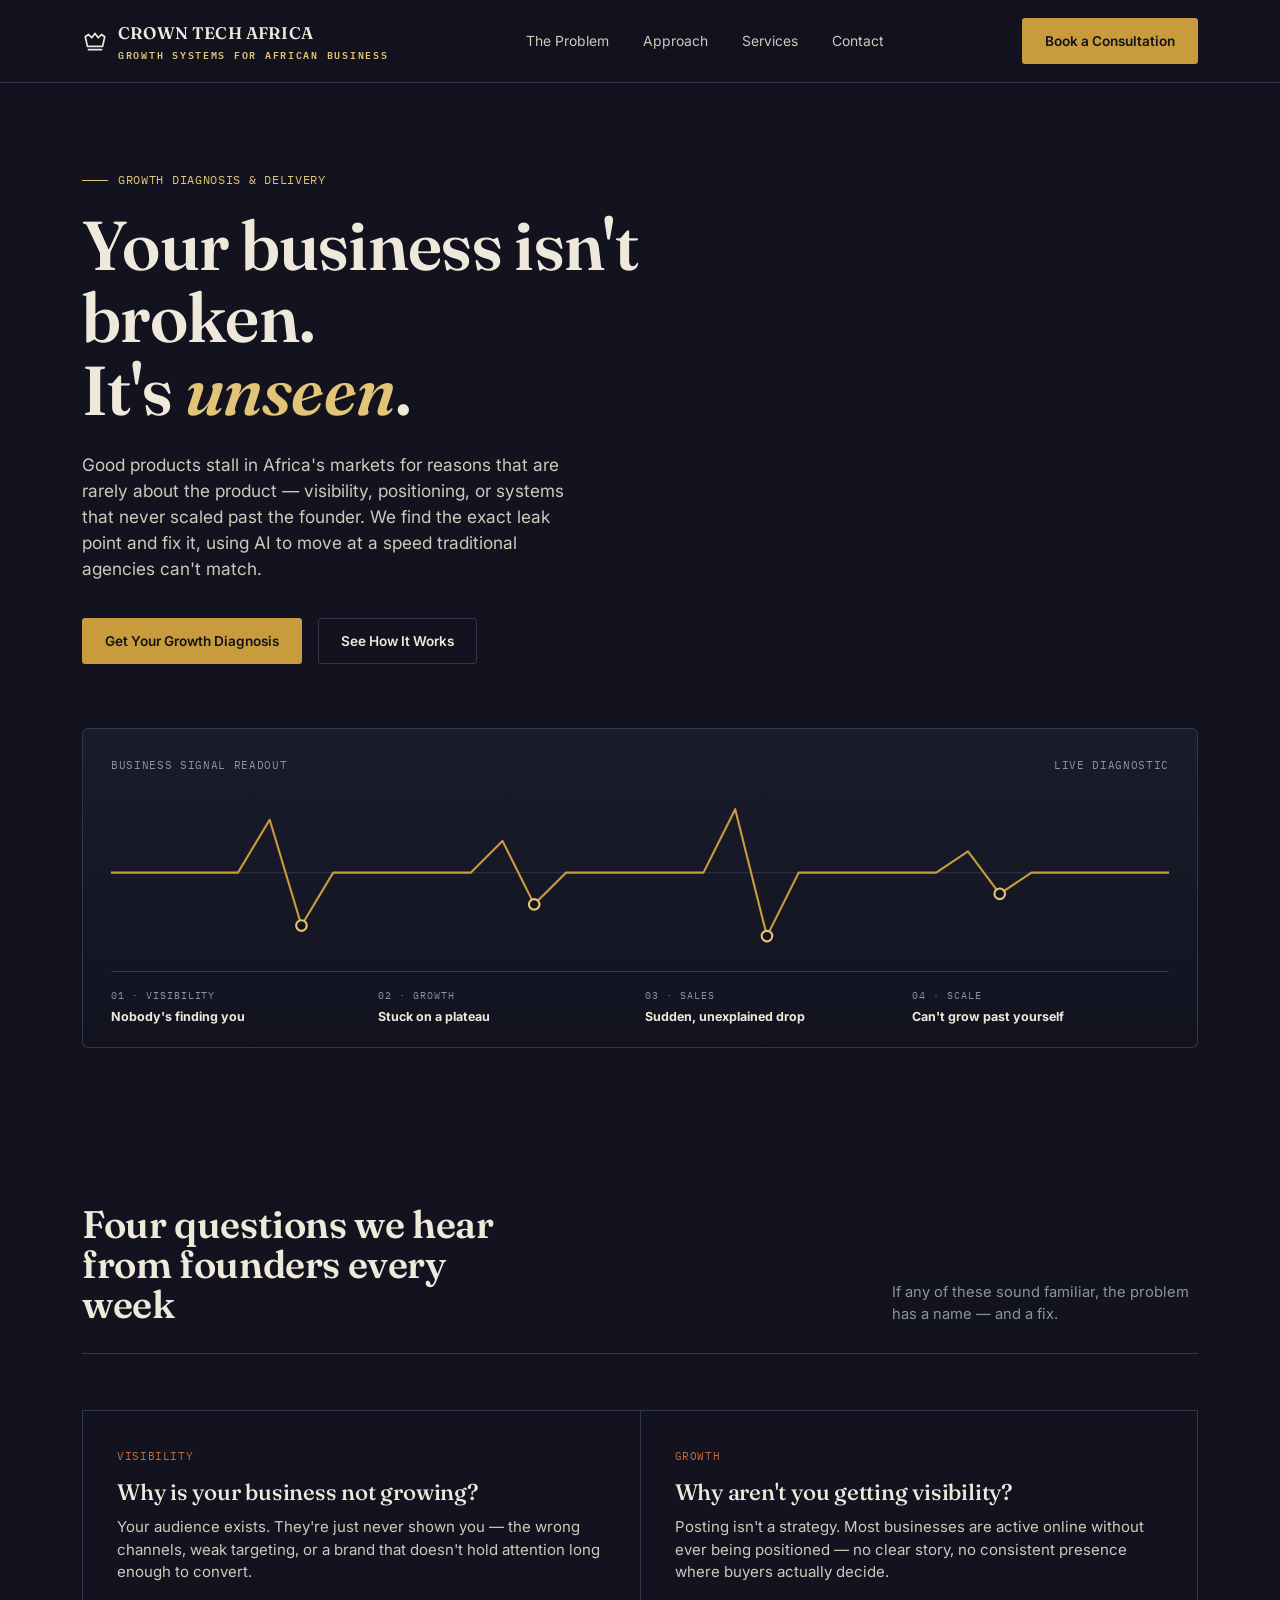
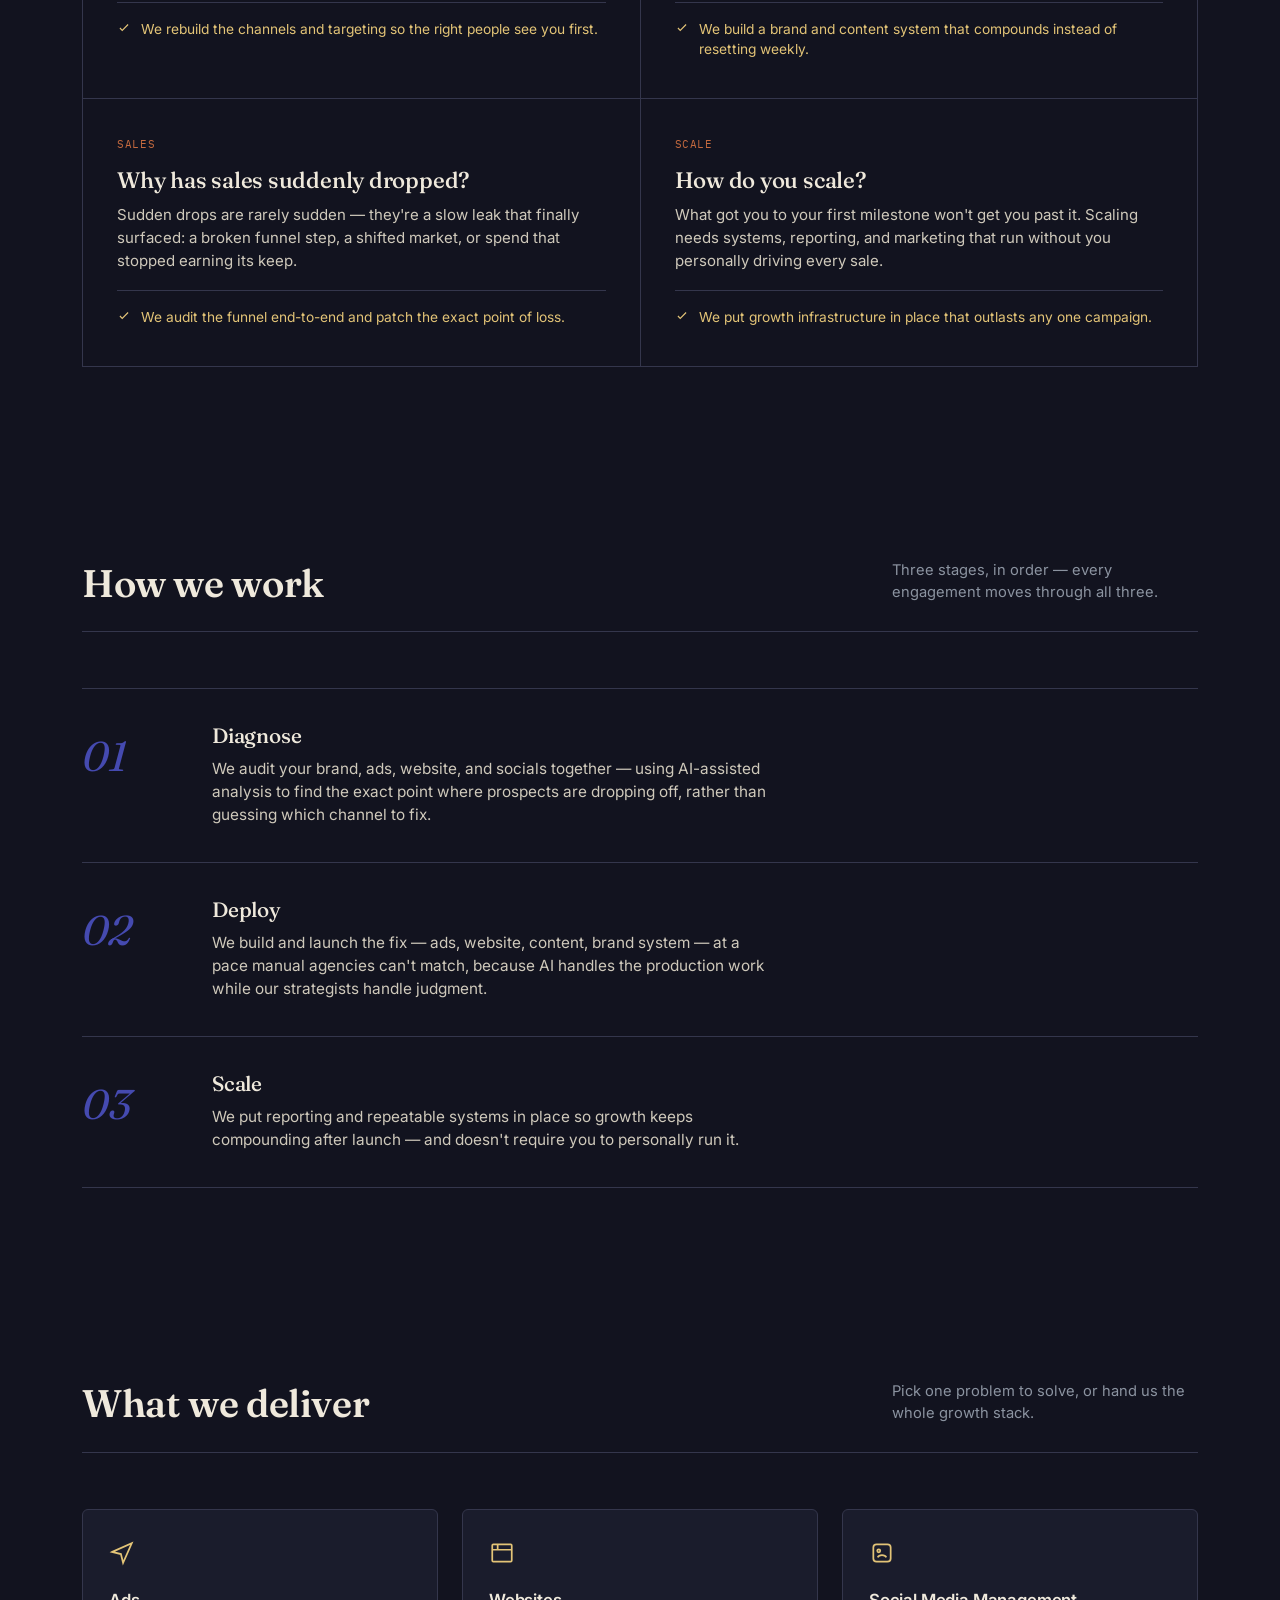
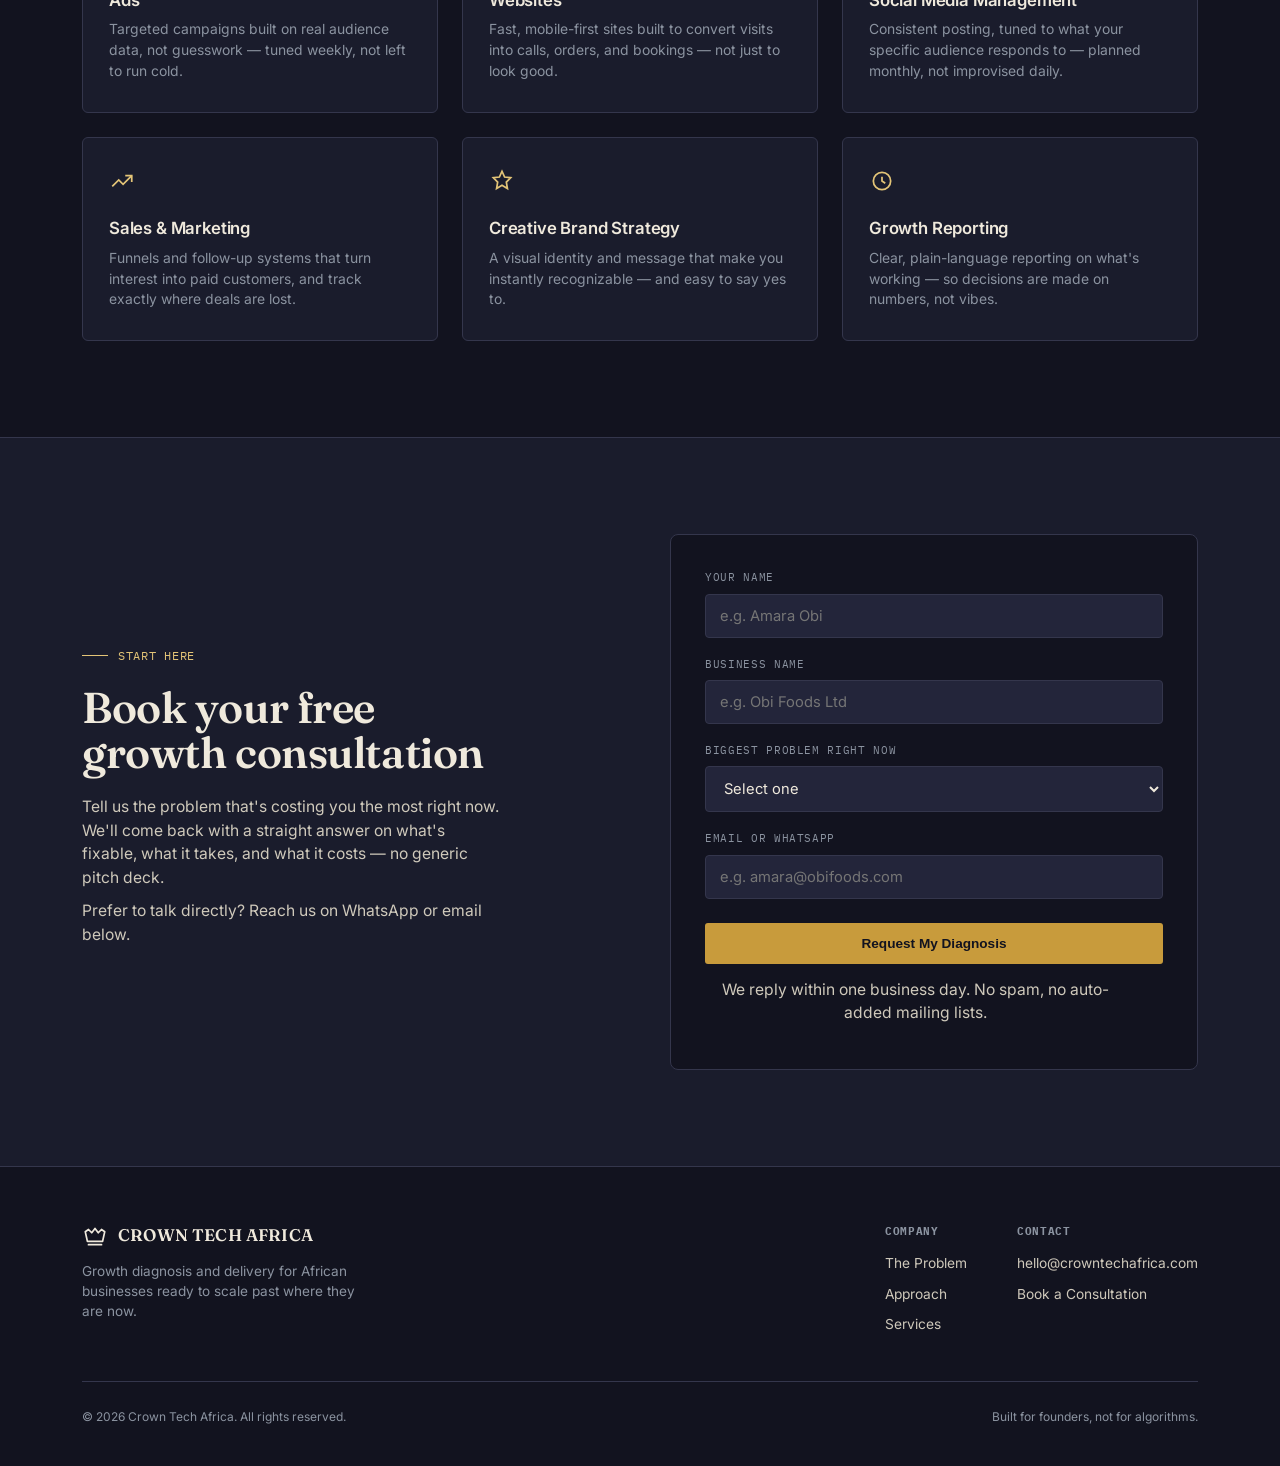
==== index.html @ a1b6be4f "Add files via upload" ====
<!DOCTYPE html>
<html lang="en">
<head>
<meta charset="UTF-8">
<meta name="viewport" content="width=device-width, initial-scale=1.0">
<title>Crown Tech Africa — Growth Diagnosis for African Businesses</title>
<link rel="preconnect" href="https://fonts.googleapis.com">
<link href="https://fonts.googleapis.com/css2?family=Fraunces:ital,opsz,wght@0,9..144,400;0,9..144,500;0,9..144,600;0,9..144,700;1,9..144,500&family=Inter:wght@400;500;600;700&family=IBM+Plex+Mono:wght@400;500&display=swap" rel="stylesheet">
<style>
  :root{
    --ink: #12131f;
    --ink-2: #1a1c2c;
    --ink-3: #23253a;
    --parchment: #efe9dc;
    --parchment-dim: #cfc9bb;
    --gold: #c89b3c;
    --gold-soft: #e3c477;
    --indigo: #454ab0;
    --ember: #c56a3f;
    --line: #34364c;
    --sage: #8b93a0;
  }

  *{box-sizing:border-box; margin:0; padding:0;}

  html{scroll-behavior:smooth;}

  body{
    background:var(--ink);
    color:var(--parchment);
    font-family:'Inter', sans-serif;
    line-height:1.5;
    overflow-x:hidden;
  }

  h1,h2,h3{
    font-family:'Fraunces', serif;
    font-weight:600;
    letter-spacing:-0.01em;
    line-height:1.05;
  }

  .mono{
    font-family:'IBM Plex Mono', monospace;
    letter-spacing:0.06em;
    text-transform:uppercase;
  }

  a{color:inherit; text-decoration:none;}

  .wrap{
    max-width:1180px;
    margin:0 auto;
    padding:0 32px;
  }

  /* ---------- NAV ---------- */
  header{
    position:sticky; top:0; z-index:50;
    background:rgba(18,19,31,0.85);
    backdrop-filter: blur(10px);
    border-bottom:1px solid var(--line);
  }
  nav{
    display:flex; align-items:center; justify-content:space-between;
    padding:18px 0;
  }
  .brand{
    display:flex; align-items:center; gap:10px;
    font-family:'Fraunces', serif;
    font-weight:600;
    font-size:1.05rem;
    letter-spacing:0.01em;
  }
  .brand svg{width:26px; height:26px; flex-shrink:0;}
  .brand .sub{
    display:block;
    font-family:'IBM Plex Mono', monospace;
    font-size:0.6rem;
    letter-spacing:0.18em;
    color:var(--gold-soft);
    text-transform:uppercase;
    margin-top:1px;
  }
  .nav-links{
    display:flex; gap:34px; align-items:center;
  }
  .nav-links a{
    font-size:0.87rem; color:var(--parchment-dim);
    transition:color .2s ease;
  }
  .nav-links a:hover{color:var(--gold-soft);}
  .btn{
    display:inline-flex; align-items:center; gap:8px;
    padding:12px 22px;
    border-radius:3px;
    font-size:0.85rem;
    font-weight:600;
    cursor:pointer;
    border:1px solid transparent;
    transition:all .2s ease;
  }
  .btn-gold{
    background:var(--gold);
    color:var(--ink);
  }
  .btn-gold:hover{background:var(--gold-soft); transform:translateY(-1px);}
  .btn-ghost{
    border-color:var(--line);
    color:var(--parchment);
  }
  .btn-ghost:hover{border-color:var(--gold-soft); color:var(--gold-soft);}
  .nav-cta{display:flex;}
  .burger{display:none; background:none; border:none; cursor:pointer; padding:8px;}
  .burger span{display:block; width:22px; height:2px; background:var(--parchment); margin:5px 0;}

  /* ---------- HERO ---------- */
  .hero{
    padding:88px 0 60px;
    position:relative;
  }
  .eyebrow{
    font-size:0.72rem;
    color:var(--gold-soft);
    margin-bottom:20px;
    display:flex; align-items:center; gap:10px;
  }
  .eyebrow::before{
    content:'';
    width:26px; height:1px;
    background:var(--gold-soft);
  }
  .hero h1{
    font-size:clamp(2.4rem, 5.4vw, 4.4rem);
    max-width:14ch;
    color:var(--parchment);
  }
  .hero h1 em{
    font-style:italic;
    color:var(--gold-soft);
  }
  .hero-sub{
    max-width:46ch;
    font-size:1.08rem;
    color:var(--parchment-dim);
    margin:26px 0 36px;
  }
  .hero-cta{display:flex; gap:16px; flex-wrap:wrap; margin-bottom:64px;}

  /* signature pulse diagnostic */
  .pulse-panel{
    border:1px solid var(--line);
    border-radius:6px;
    background:linear-gradient(180deg, var(--ink-2), var(--ink));
    padding:28px 28px 20px;
  }
  .pulse-head{
    display:flex; justify-content:space-between; align-items:baseline;
    margin-bottom:14px;
    font-size:0.7rem;
    color:var(--sage);
  }
  .pulse-svg{width:100%; height:auto; display:block;}
  .pulse-line{
    fill:none;
    stroke:var(--gold);
    stroke-width:2;
    stroke-linecap:round;
    stroke-linejoin:round;
    stroke-dasharray:1400;
    stroke-dashoffset:1400;
    animation:draw 2.4s ease forwards 0.3s;
  }
  @keyframes draw{ to{ stroke-dashoffset:0; } }
  .pulse-dot{ fill:var(--ink); stroke:var(--gold-soft); stroke-width:2; }
  .pulse-labels{
    display:grid;
    grid-template-columns:repeat(4, 1fr);
    gap:10px;
    margin-top:14px;
    padding-top:16px;
    border-top:1px solid var(--line);
  }
  .pulse-labels div{font-size:0.65rem; color:var(--sage);}
  .pulse-labels strong{display:block; color:var(--parchment); font-size:0.78rem; margin-top:4px; font-family:'Inter',sans-serif; text-transform:none; letter-spacing:0;}

  @media (prefers-reduced-motion: reduce){
    .pulse-line{ animation:none; stroke-dashoffset:0; }
  }

  /* ---------- SECTION SHARED ---------- */
  section{padding:96px 0;}
  .section-head{
    display:flex; justify-content:space-between; align-items:flex-end;
    flex-wrap:wrap; gap:20px;
    margin-bottom:56px;
    border-bottom:1px solid var(--line);
    padding-bottom:28px;
  }
  .section-head h2{
    font-size:clamp(1.7rem, 3vw, 2.5rem);
    max-width:16ch;
  }
  .section-head p{
    max-width:34ch;
    color:var(--sage);
    font-size:0.92rem;
  }

  /* ---------- DIAGNOSIS ---------- */
  .diag-grid{
    display:grid;
    grid-template-columns:repeat(2, 1fr);
    gap:1px;
    background:var(--line);
    border:1px solid var(--line);
  }
  .diag-card{
    background:var(--ink);
    padding:38px 34px;
    transition:background .25s ease;
  }
  .diag-card:hover{background:var(--ink-2);}
  .diag-tag{
    font-size:0.66rem;
    color:var(--ember);
    margin-bottom:16px;
  }
  .diag-card h3{
    font-size:1.4rem;
    color:var(--parchment);
    margin-bottom:12px;
    font-weight:500;
  }
  .diag-card p{
    color:var(--parchment-dim);
    font-size:0.94rem;
    margin-bottom:18px;
  }
  .diag-fix{
    display:flex; gap:10px; align-items:flex-start;
    font-size:0.86rem;
    color:var(--gold-soft);
    border-top:1px solid var(--line);
    padding-top:16px;
  }
  .diag-fix svg{flex-shrink:0; margin-top:2px; width:14px; height:14px;}

  /* ---------- APPROACH ---------- */
  .approach-list{display:flex; flex-direction:column;}
  .approach-item{
    display:grid;
    grid-template-columns:100px 1fr;
    gap:30px;
    padding:36px 0;
    border-top:1px solid var(--line);
  }
  .approach-item:last-child{border-bottom:1px solid var(--line);}
  .approach-num{
    font-family:'Fraunces', serif;
    font-style:italic;
    font-size:2.6rem;
    color:var(--indigo);
  }
  .approach-item h3{
    font-size:1.3rem;
    color:var(--parchment);
    margin-bottom:10px;
    font-weight:500;
  }
  .approach-item p{
    color:var(--parchment-dim);
    max-width:56ch;
    font-size:0.96rem;
  }

  /* ---------- SERVICES ---------- */
  .services-grid{
    display:grid;
    grid-template-columns:repeat(3, 1fr);
    gap:24px;
  }
  .service-card{
    border:1px solid var(--line);
    border-radius:6px;
    padding:30px 26px;
    background:var(--ink-2);
    transition:border-color .2s ease, transform .2s ease;
  }
  .service-card:hover{
    border-color:var(--gold);
    transform:translateY(-3px);
  }
  .service-card svg{width:26px; height:26px; color:var(--gold-soft); margin-bottom:20px;}
  .service-card h3{
    font-size:1.05rem;
    font-weight:600;
    font-family:'Inter', sans-serif;
    color:var(--parchment);
    margin-bottom:10px;
  }
  .service-card p{
    font-size:0.87rem;
    color:var(--sage);
  }

  /* ---------- CTA / CONTACT ---------- */
  .contact{
    background:var(--ink-2);
    border-top:1px solid var(--line);
    border-bottom:1px solid var(--line);
  }
  .contact-grid{
    display:grid;
    grid-template-columns:1fr 1fr;
    gap:60px;
    align-items:center;
  }
  .contact h2{
    font-size:clamp(1.8rem, 3.4vw, 2.7rem);
    margin-bottom:20px;
  }
  .contact p{color:var(--parchment-dim); max-width:42ch; font-size:0.98rem; margin-bottom:10px;}
  .form-panel{
    background:var(--ink);
    border:1px solid var(--line);
    border-radius:8px;
    padding:34px;
  }
  .field{margin-bottom:18px;}
  .field label{
    display:block;
    font-size:0.68rem;
    color:var(--sage);
    margin-bottom:8px;
  }
  .field input, .field select{
    width:100%;
    background:var(--ink-3);
    border:1px solid var(--line);
    border-radius:4px;
    padding:12px 14px;
    color:var(--parchment);
    font-family:'Inter', sans-serif;
    font-size:0.92rem;
  }
  .field input:focus, .field select:focus{
    outline:2px solid var(--gold-soft);
    outline-offset:1px;
    border-color:var(--gold-soft);
  }
  .form-panel .btn{width:100%; justify-content:center; margin-top:6px;}
  .form-note{font-size:0.72rem; color:var(--sage); margin-top:14px; text-align:center;}

  /* ---------- FOOTER ---------- */
  footer{padding:56px 0 40px;}
  .footer-top{
    display:flex; justify-content:space-between; align-items:flex-start;
    flex-wrap:wrap; gap:30px;
    padding-bottom:36px;
    border-bottom:1px solid var(--line);
    margin-bottom:26px;
  }
  .footer-brand p{color:var(--sage); font-size:0.85rem; max-width:32ch; margin-top:12px;}
  .footer-links{display:flex; gap:50px; flex-wrap:wrap;}
  .footer-col h4{font-size:0.68rem; color:var(--sage); margin-bottom:14px;}
  .footer-col a{display:block; font-size:0.86rem; color:var(--parchment-dim); margin-bottom:10px;}
  .footer-col a:hover{color:var(--gold-soft);}
  .footer-bottom{display:flex; justify-content:space-between; font-size:0.75rem; color:var(--sage); flex-wrap:wrap; gap:10px;}

  /* ---------- RESPONSIVE ---------- */
  @media (max-width: 860px){
    .nav-links, .nav-cta{display:none;}
    .burger{display:block;}
    .diag-grid{grid-template-columns:1fr;}
    .services-grid{grid-template-columns:1fr 1fr;}
    .contact-grid{grid-template-columns:1fr;}
    .pulse-labels{grid-template-columns:repeat(2,1fr); row-gap:14px;}
    .approach-item{grid-template-columns:1fr; gap:8px;}
  }
  @media (max-width: 560px){
    .wrap{padding:0 20px;}
    .services-grid{grid-template-columns:1fr;}
    section{padding:64px 0;}
    .hero{padding-top:48px;}
  }

  :focus-visible{outline:2px solid var(--gold-soft); outline-offset:2px;}
</style>
</head>
<body>

<header>
  <div class="wrap">
    <nav>
      <div class="brand">
        <svg viewBox="0 0 24 24" fill="none" stroke="currentColor" stroke-width="1.6"><path d="M3 8L6 6L9 9L12 5L15 9L18 6L21 8L19 17H5L3 8Z" stroke-linejoin="round"/><path d="M6 20H18" stroke-linecap="round"/></svg>
        <span>CROWN TECH AFRICA<span class="sub">Growth Systems for African Business</span></span>
      </div>
      <div class="nav-links">
        <a href="#diagnosis">The Problem</a>
        <a href="#approach">Approach</a>
        <a href="#services">Services</a>
        <a href="#contact">Contact</a>
      </div>
      <div class="nav-cta">
        <a href="#contact" class="btn btn-gold">Book a Consultation</a>
      </div>
      <button class="burger" aria-label="Menu"><span></span><span></span><span></span></button>
    </nav>
  </div>
</header>

<section class="hero">
  <div class="wrap">
    <div class="eyebrow mono">Growth Diagnosis &amp; Delivery</div>
    <h1>Your business isn't broken.<br>It's <em>unseen</em>.</h1>
    <p class="hero-sub">Good products stall in Africa's markets for reasons that are rarely about the product — visibility, positioning, or systems that never scaled past the founder. We find the exact leak point and fix it, using AI to move at a speed traditional agencies can't match.</p>
    <div class="hero-cta">
      <a href="#contact" class="btn btn-gold">Get Your Growth Diagnosis</a>
      <a href="#approach" class="btn btn-ghost">See How It Works</a>
    </div>

    <div class="pulse-panel">
      <div class="pulse-head mono">
        <span>Business Signal Readout</span>
        <span>Live Diagnostic</span>
      </div>
      <svg class="pulse-svg" viewBox="0 0 1000 160" preserveAspectRatio="none">
        <line x1="0" y1="80" x2="1000" y2="80" stroke="#2a2c40" stroke-width="1"/>
        <path class="pulse-line" d="M0,80 L120,80 L150,30 L180,130 L210,80 L340,80 L370,50 L400,110 L430,80 L560,80 L590,20 L620,140 L650,80 L780,80 L810,60 L840,100 L870,80 L1000,80"/>
        <circle class="pulse-dot" cx="180" cy="130" r="5"/>
        <circle class="pulse-dot" cx="400" cy="110" r="5"/>
        <circle class="pulse-dot" cx="620" cy="140" r="5"/>
        <circle class="pulse-dot" cx="840" cy="100" r="5"/>
      </svg>
      <div class="pulse-labels mono">
        <div>01 · Visibility<strong>Nobody's finding you</strong></div>
        <div>02 · Growth<strong>Stuck on a plateau</strong></div>
        <div>03 · Sales<strong>Sudden, unexplained drop</strong></div>
        <div>04 · Scale<strong>Can't grow past yourself</strong></div>
      </div>
    </div>
  </div>
</section>

<section id="diagnosis">
  <div class="wrap">
    <div class="section-head">
      <h2>Four questions we hear<br>from founders every week</h2>
      <p>If any of these sound familiar, the problem has a name — and a fix.</p>
    </div>
    <div class="diag-grid">
      <div class="diag-card">
        <div class="diag-tag mono">Visibility</div>
        <h3>Why is your business not growing?</h3>
        <p>Your audience exists. They're just never shown you — the wrong channels, weak targeting, or a brand that doesn't hold attention long enough to convert.</p>
        <div class="diag-fix">
          <svg viewBox="0 0 24 24" fill="none" stroke="currentColor" stroke-width="2"><path d="M5 12l4 4L19 6"/></svg>
          We rebuild the channels and targeting so the right people see you first.
        </div>
      </div>
      <div class="diag-card">
        <div class="diag-tag mono">Growth</div>
        <h3>Why aren't you getting visibility?</h3>
        <p>Posting isn't a strategy. Most businesses are active online without ever being positioned — no clear story, no consistent presence where buyers actually decide.</p>
        <div class="diag-fix">
          <svg viewBox="0 0 24 24" fill="none" stroke="currentColor" stroke-width="2"><path d="M5 12l4 4L19 6"/></svg>
          We build a brand and content system that compounds instead of resetting weekly.
        </div>
      </div>
      <div class="diag-card">
        <div class="diag-tag mono">Sales</div>
        <h3>Why has sales suddenly dropped?</h3>
        <p>Sudden drops are rarely sudden — they're a slow leak that finally surfaced: a broken funnel step, a shifted market, or spend that stopped earning its keep.</p>
        <div class="diag-fix">
          <svg viewBox="0 0 24 24" fill="none" stroke="currentColor" stroke-width="2"><path d="M5 12l4 4L19 6"/></svg>
          We audit the funnel end-to-end and patch the exact point of loss.
        </div>
      </div>
      <div class="diag-card">
        <div class="diag-tag mono">Scale</div>
        <h3>How do you scale?</h3>
        <p>What got you to your first milestone won't get you past it. Scaling needs systems, reporting, and marketing that run without you personally driving every sale.</p>
        <div class="diag-fix">
          <svg viewBox="0 0 24 24" fill="none" stroke="currentColor" stroke-width="2"><path d="M5 12l4 4L19 6"/></svg>
          We put growth infrastructure in place that outlasts any one campaign.
        </div>
      </div>
    </div>
  </div>
</section>

<section id="approach">
  <div class="wrap">
    <div class="section-head">
      <h2>How we work</h2>
      <p>Three stages, in order — every engagement moves through all three.</p>
    </div>
    <div class="approach-list">
      <div class="approach-item">
        <div class="approach-num">01</div>
        <div>
          <h3>Diagnose</h3>
          <p>We audit your brand, ads, website, and socials together — using AI-assisted analysis to find the exact point where prospects are dropping off, rather than guessing which channel to fix.</p>
        </div>
      </div>
      <div class="approach-item">
        <div class="approach-num">02</div>
        <div>
          <h3>Deploy</h3>
          <p>We build and launch the fix — ads, website, content, brand system — at a pace manual agencies can't match, because AI handles the production work while our strategists handle judgment.</p>
        </div>
      </div>
      <div class="approach-item">
        <div class="approach-num">03</div>
        <div>
          <h3>Scale</h3>
          <p>We put reporting and repeatable systems in place so growth keeps compounding after launch — and doesn't require you to personally run it.</p>
        </div>
      </div>
    </div>
  </div>
</section>

<section id="services">
  <div class="wrap">
    <div class="section-head">
      <h2>What we deliver</h2>
      <p>Pick one problem to solve, or hand us the whole growth stack.</p>
    </div>
    <div class="services-grid">
      <div class="service-card">
        <svg viewBox="0 0 24 24" fill="none" stroke="currentColor" stroke-width="1.6"><path d="M3 11l18-8-8 18-2-8-8-2z"/></svg>
        <h3>Ads</h3>
        <p>Targeted campaigns built on real audience data, not guesswork — tuned weekly, not left to run cold.</p>
      </div>
      <div class="service-card">
        <svg viewBox="0 0 24 24" fill="none" stroke="currentColor" stroke-width="1.6"><rect x="3" y="4" width="18" height="16" rx="1"/><path d="M3 9h18M8 4v5"/></svg>
        <h3>Websites</h3>
        <p>Fast, mobile-first sites built to convert visits into calls, orders, and bookings — not just to look good.</p>
      </div>
      <div class="service-card">
        <svg viewBox="0 0 24 24" fill="none" stroke="currentColor" stroke-width="1.6"><rect x="4" y="4" width="16" height="16" rx="3"/><circle cx="9" cy="10" r="1.4"/><path d="M8 16c1-2 3-2 4-2s3 0 4 2"/></svg>
        <h3>Social Media Management</h3>
        <p>Consistent posting, tuned to what your specific audience responds to — planned monthly, not improvised daily.</p>
      </div>
      <div class="service-card">
        <svg viewBox="0 0 24 24" fill="none" stroke="currentColor" stroke-width="1.6"><path d="M3 17l6-6 4 4 8-8"/><path d="M15 7h6v6"/></svg>
        <h3>Sales &amp; Marketing</h3>
        <p>Funnels and follow-up systems that turn interest into paid customers, and track exactly where deals are lost.</p>
      </div>
      <div class="service-card">
        <svg viewBox="0 0 24 24" fill="none" stroke="currentColor" stroke-width="1.6"><path d="M12 3l2.4 5.3L20 9l-4 4 1 6-5-3-5 3 1-6-4-4 5.6-.7z"/></svg>
        <h3>Creative Brand Strategy</h3>
        <p>A visual identity and message that make you instantly recognizable — and easy to say yes to.</p>
      </div>
      <div class="service-card">
        <svg viewBox="0 0 24 24" fill="none" stroke="currentColor" stroke-width="1.6"><circle cx="12" cy="12" r="8"/><path d="M12 8v4l3 2"/></svg>
        <h3>Growth Reporting</h3>
        <p>Clear, plain-language reporting on what's working — so decisions are made on numbers, not vibes.</p>
      </div>
    </div>
  </div>
</section>

<section class="contact" id="contact">
  <div class="wrap">
    <div class="contact-grid">
      <div>
        <div class="eyebrow mono">Start Here</div>
        <h2>Book your free<br>growth consultation</h2>
        <p>Tell us the problem that's costing you the most right now. We'll come back with a straight answer on what's fixable, what it takes, and what it costs — no generic pitch deck.</p>
        <p>Prefer to talk directly? Reach us on WhatsApp or email below.</p>
      </div>
      <div class="form-panel">
        <form id="consultForm">
          <div class="field">
            <label for="name" class="mono">Your Name</label>
            <input id="name" type="text" placeholder="e.g. Amara Obi" required>
          </div>
          <div class="field">
            <label for="business" class="mono">Business Name</label>
            <input id="business" type="text" placeholder="e.g. Obi Foods Ltd" required>
          </div>
          <div class="field">
            <label for="problem" class="mono">Biggest Problem Right Now</label>
            <select id="problem" required>
              <option value="">Select one</option>
              <option>Visibility — nobody's finding us</option>
              <option>Growth — stuck on a plateau</option>
              <option>Sales — sudden drop</option>
              <option>Scale — can't grow past ourselves</option>
              <option>Not sure — need a full diagnosis</option>
            </select>
          </div>
          <div class="field">
            <label for="contact-info" class="mono">Email or WhatsApp</label>
            <input id="contact-info" type="text" placeholder="e.g. amara@obifoods.com" required>
          </div>
          <button type="submit" class="btn btn-gold">Request My Diagnosis</button>
        </form>
        <p class="form-note">We reply within one business day. No spam, no auto-added mailing lists.</p>
      </div>
    </div>
  </div>
</section>

<footer>
  <div class="wrap">
    <div class="footer-top">
      <div class="footer-brand">
        <div class="brand">
          <svg viewBox="0 0 24 24" fill="none" stroke="currentColor" stroke-width="1.6"><path d="M3 8L6 6L9 9L12 5L15 9L18 6L21 8L19 17H5L3 8Z" stroke-linejoin="round"/><path d="M6 20H18" stroke-linecap="round"/></svg>
          <span>CROWN TECH AFRICA</span>
        </div>
        <p>Growth diagnosis and delivery for African businesses ready to scale past where they are now.</p>
      </div>
      <div class="footer-links">
        <div class="footer-col">
          <h4 class="mono">Company</h4>
          <a href="#diagnosis">The Problem</a>
          <a href="#approach">Approach</a>
          <a href="#services">Services</a>
        </div>
        <div class="footer-col">
          <h4 class="mono">Contact</h4>
          <a href="mailto:hello@crowntechafrica.com">hello@crowntechafrica.com</a>
          <a href="#contact">Book a Consultation</a>
        </div>
      </div>
    </div>
    <div class="footer-bottom">
      <span>© 2026 Crown Tech Africa. All rights reserved.</span>
      <span>Built for founders, not for algorithms.</span>
    </div>
  </div>
</footer>

<script>
  // Mobile menu toggle
  const burger = document.querySelector('.burger');
  const navLinks = document.querySelector('.nav-links');
  const navCta = document.querySelector('.nav-cta');
  burger.addEventListener('click', () => {
    const open = navLinks.style.display === 'flex';
    navLinks.style.display = open ? 'none' : 'flex';
    navCta.style.display = open ? 'none' : 'flex';
    navLinks.style.flexDirection = 'column';
    navLinks.style.position = 'absolute';
    navLinks.style.top = '64px';
    navLinks.style.left = '0';
    navLinks.style.right = '0';
    navLinks.style.background = '#12131f';
    navLinks.style.padding = '20px 32px';
    navLinks.style.borderBottom = '1px solid #34364c';
    navCta.style.position = 'absolute';
    navCta.style.top = navLinks.style.display === 'flex' ? '210px' : '0';
    navCta.style.left = '32px';
  });

  // Contact form — placeholder handler (no backend wired up yet)
  document.getElementById('consultForm').addEventListener('submit', function(e){
    e.preventDefault();
    const name = document.getElementById('name').value;
    const business = document.getElementById('business').value;
    const problem = document.getElementById('problem').value;
    const contactInfo = document.getElementById('contact-info').value;
    const subject = encodeURIComponent('Growth Consultation Request — ' + business);
    const body = encodeURIComponent(
      'Name: ' + name + '\n' +
      'Business: ' + business + '\n' +
      'Biggest problem: ' + problem + '\n' +
      'Contact: ' + contactInfo
    );
    window.location.href = 'mailto:hello@crowntechafrica.com?subject=' + subject + '&body=' + body;
  });
</script>

</body>
</html>
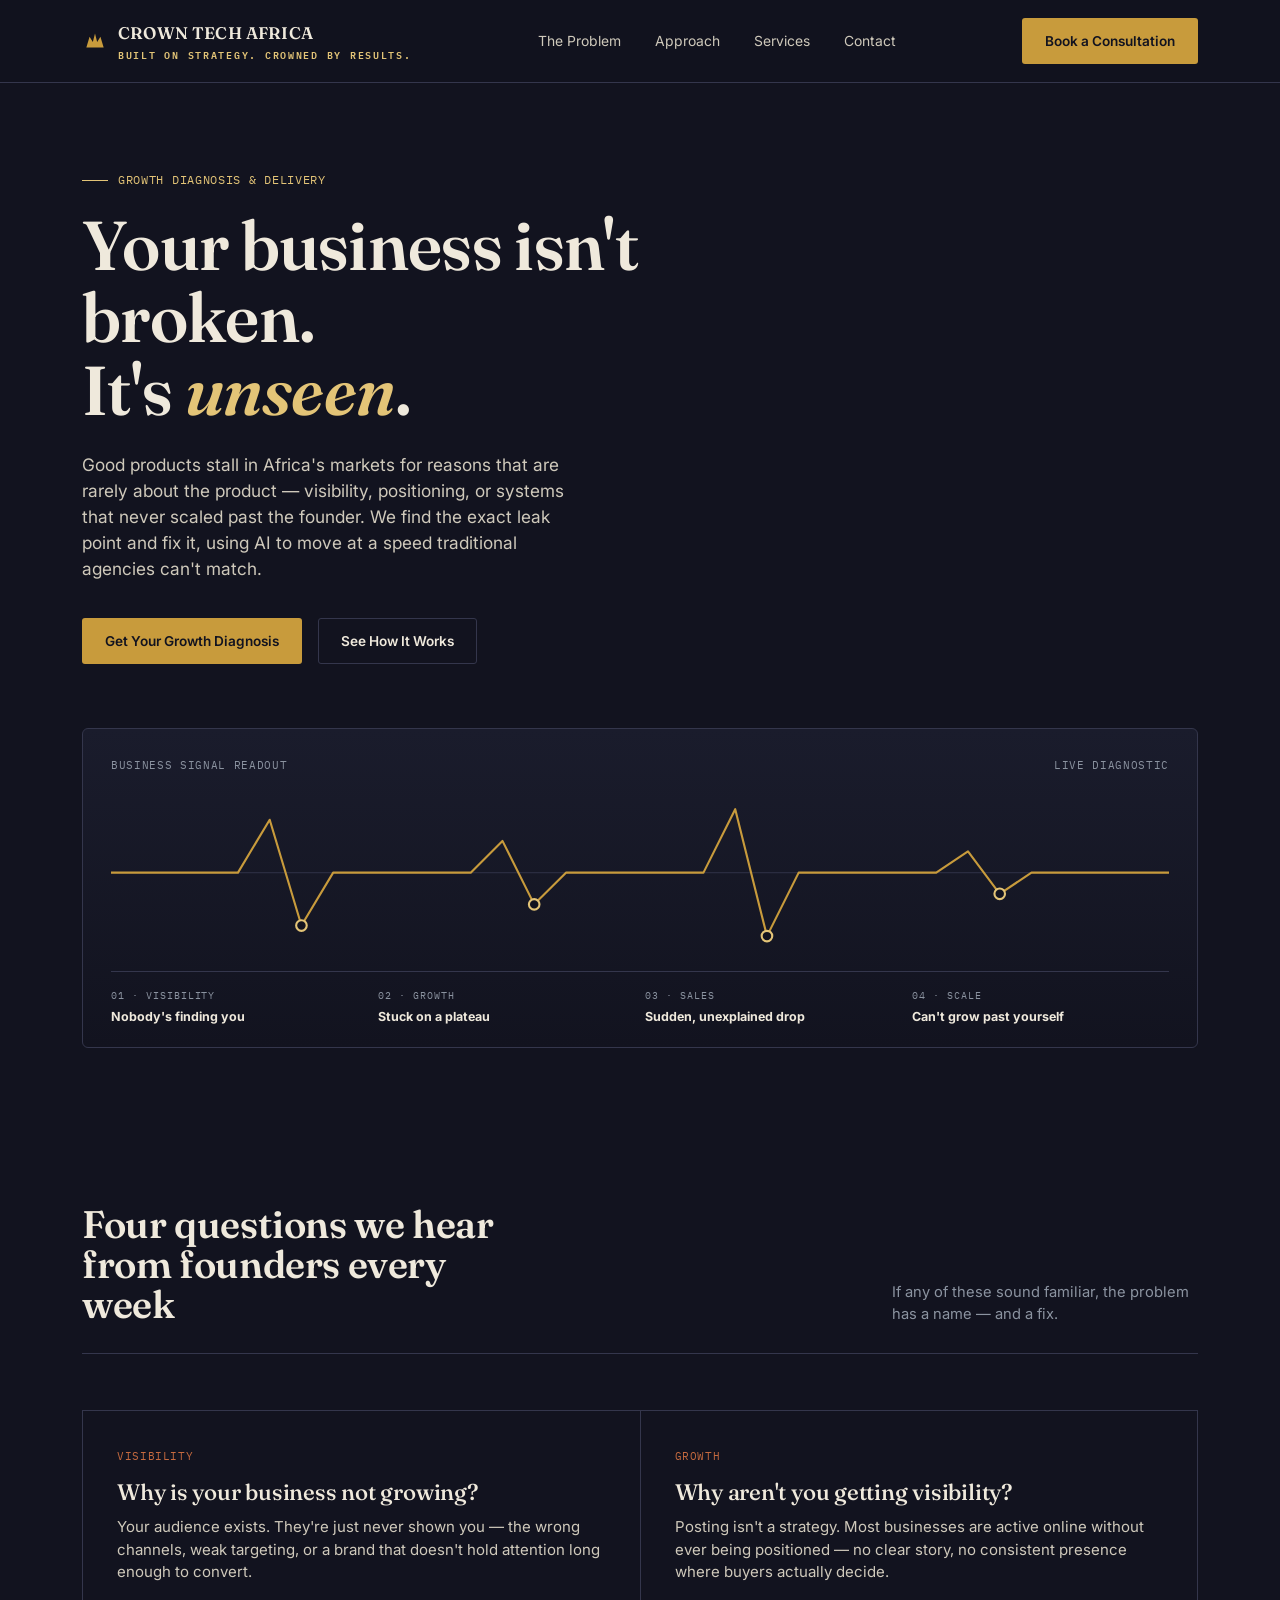
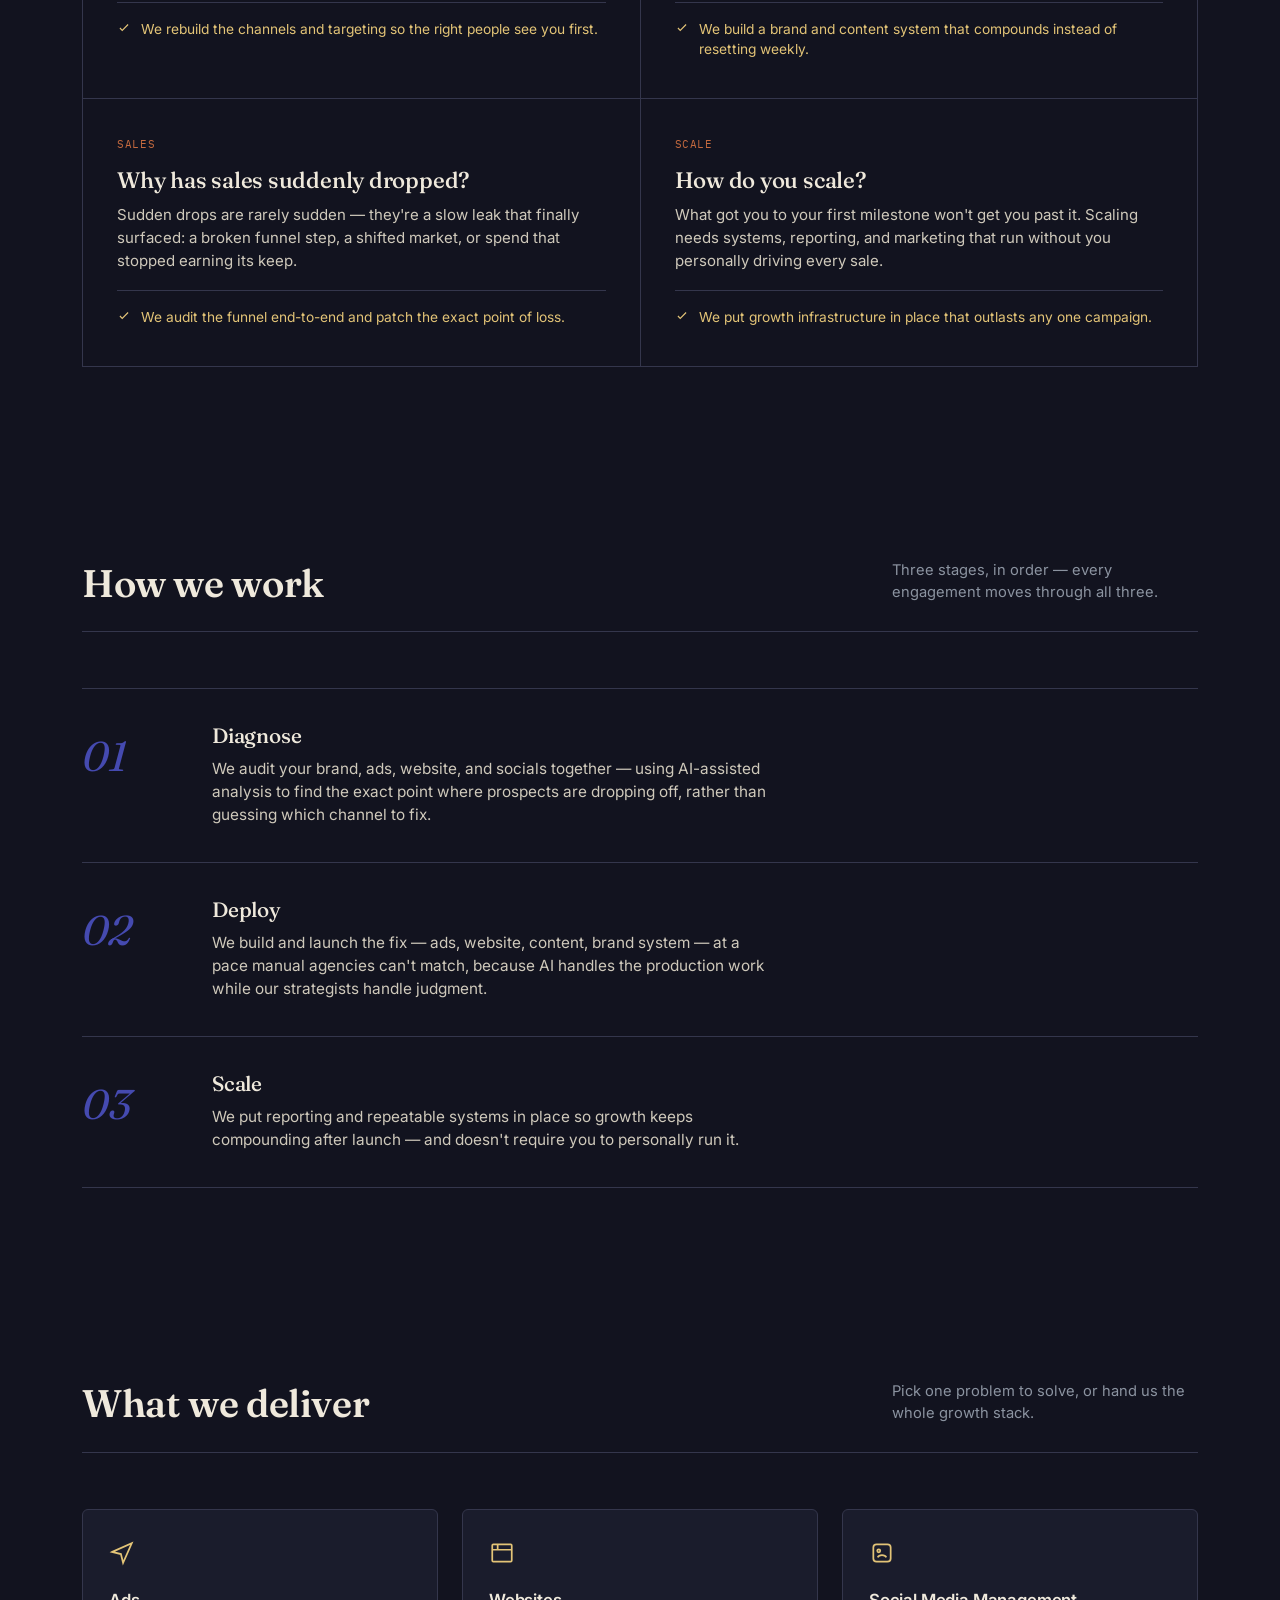
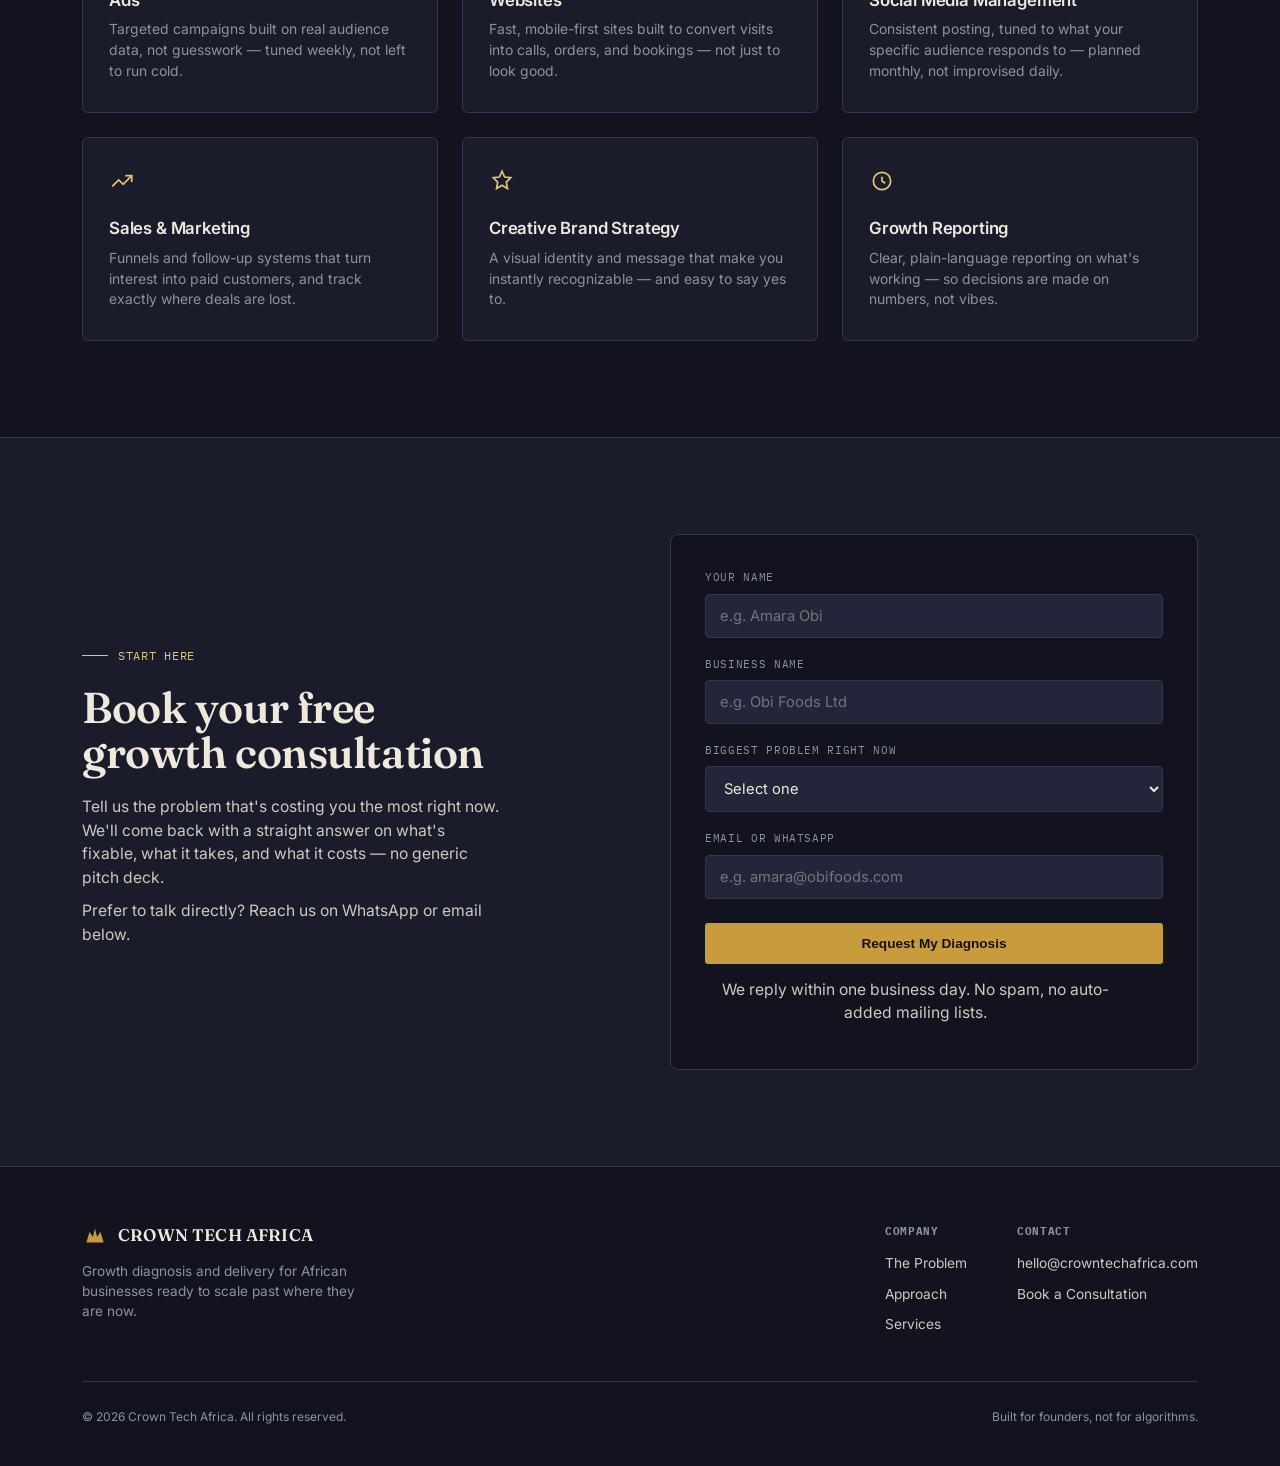
==== commit 8c38e9d8: "Add files via upload Add favicon" ====
--- a/index.html
+++ b/index.html
@@ -4,6 +4,7 @@
 <meta charset="UTF-8">
 <meta name="viewport" content="width=device-width, initial-scale=1.0">
 <title>Crown Tech Africa — Growth Diagnosis for African Businesses</title>
+<link rel="icon" type="image/svg+xml" href="data:image/svg+xml,%3Csvg xmlns='http://www.w3.org/2000/svg' viewBox='0 0 32 32'%3E%3Crect width='32' height='32' rx='6' fill='%230e0f1a'/%3E%3Cpath fill='%23c89b3c' d='M6 24 L9 11 L13 17 L16 7 L19 17 L23 11 L26 24 Z'/%3E%3C/svg%3E">
 <link rel="preconnect" href="https://fonts.googleapis.com">
 <link href="https://fonts.googleapis.com/css2?family=Fraunces:ital,opsz,wght@0,9..144,400;0,9..144,500;0,9..144,600;0,9..144,700;1,9..144,500&family=Inter:wght@400;500;600;700&family=IBM+Plex+Mono:wght@400;500&display=swap" rel="stylesheet">
 <style>
@@ -394,8 +395,8 @@
   <div class="wrap">
     <nav>
       <div class="brand">
-        <svg viewBox="0 0 24 24" fill="none" stroke="currentColor" stroke-width="1.6"><path d="M3 8L6 6L9 9L12 5L15 9L18 6L21 8L19 17H5L3 8Z" stroke-linejoin="round"/><path d="M6 20H18" stroke-linecap="round"/></svg>
-        <span>CROWN TECH AFRICA<span class="sub">Growth Systems for African Business</span></span>
+        <svg viewBox="0 0 24 24" fill="#c89b3c" stroke="none"><path d="M4 18 L7 8 L10 13 L12 5 L14 13 L17 8 L20 18 Z"/></svg>
+        <span>CROWN TECH AFRICA<span class="sub">Built on Strategy. Crowned by Results.</span></span>
       </div>
       <div class="nav-links">
         <a href="#diagnosis">The Problem</a>
@@ -611,7 +612,7 @@
     <div class="footer-top">
       <div class="footer-brand">
         <div class="brand">
-          <svg viewBox="0 0 24 24" fill="none" stroke="currentColor" stroke-width="1.6"><path d="M3 8L6 6L9 9L12 5L15 9L18 6L21 8L19 17H5L3 8Z" stroke-linejoin="round"/><path d="M6 20H18" stroke-linecap="round"/></svg>
+          <svg viewBox="0 0 24 24" fill="#c89b3c" stroke="none"><path d="M4 18 L7 8 L10 13 L12 5 L14 13 L17 8 L20 18 Z"/></svg>
           <span>CROWN TECH AFRICA</span>
         </div>
         <p>Growth diagnosis and delivery for African businesses ready to scale past where they are now.</p>
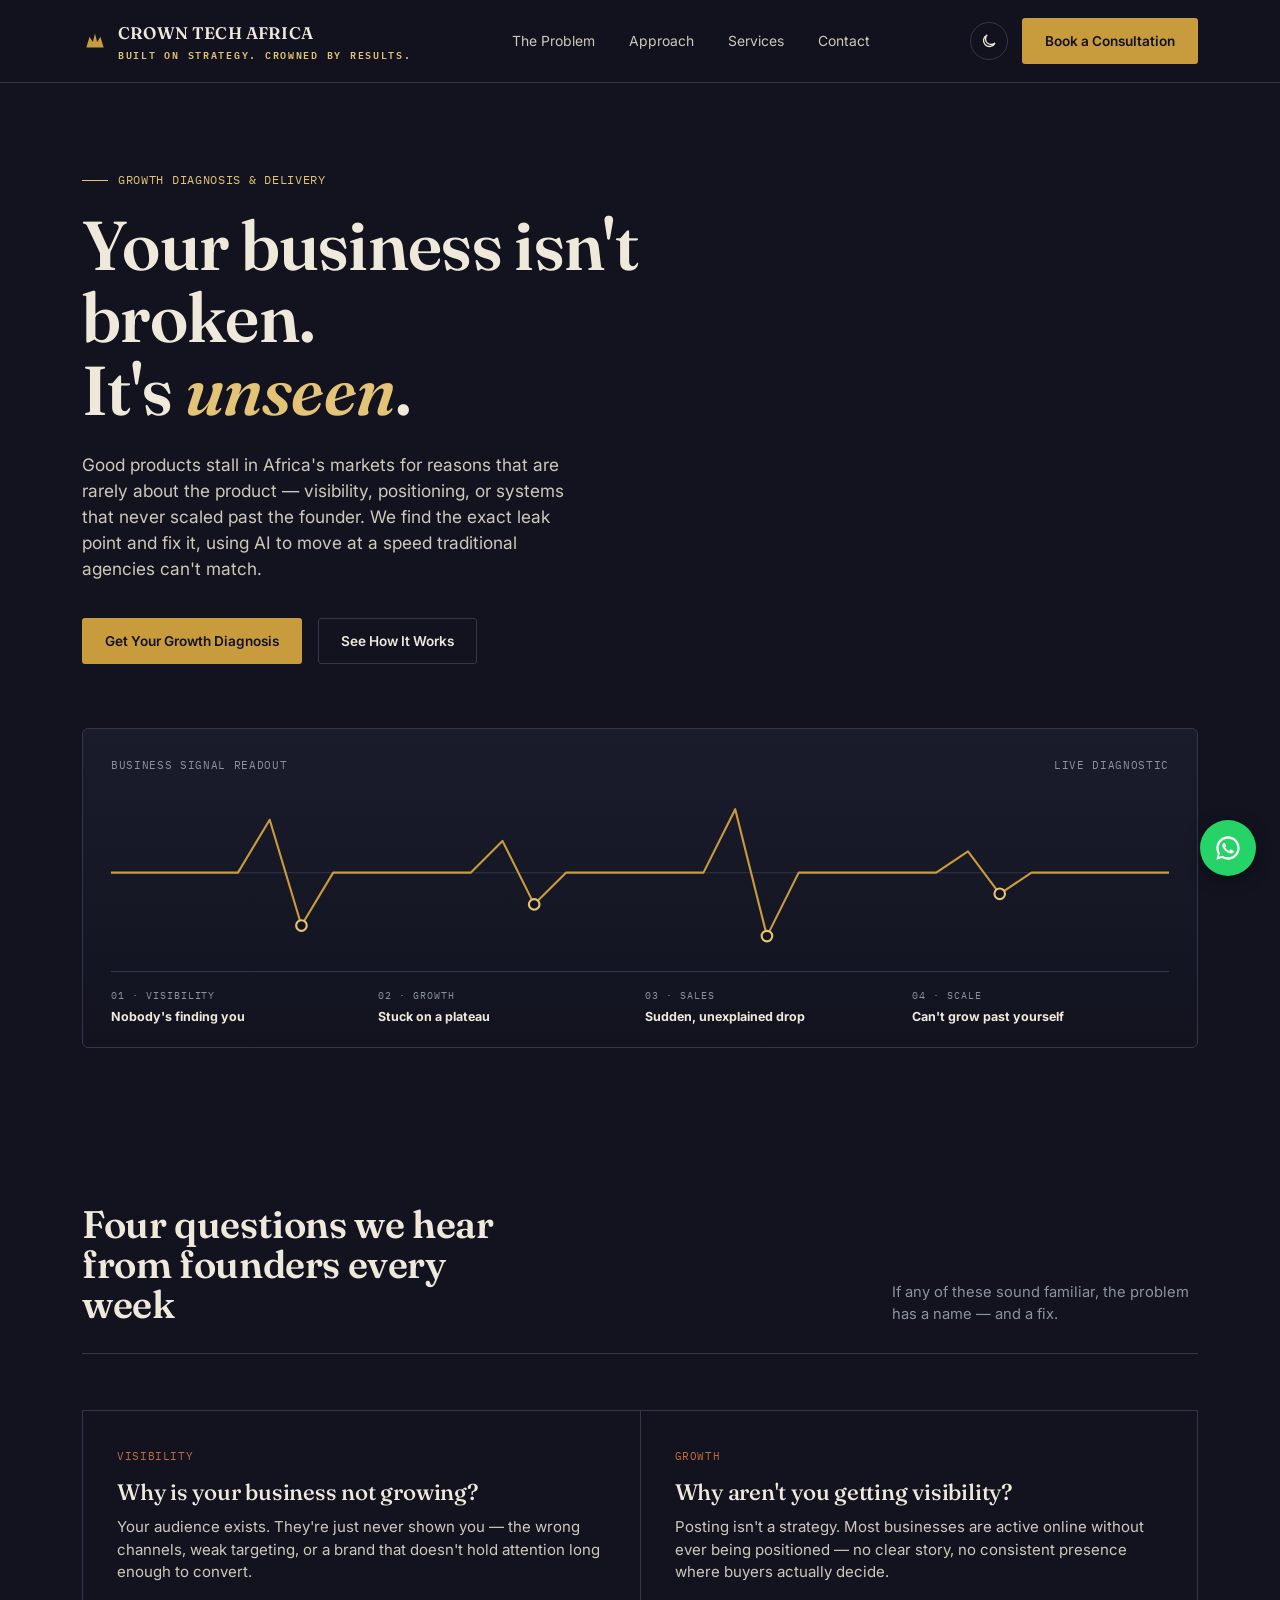
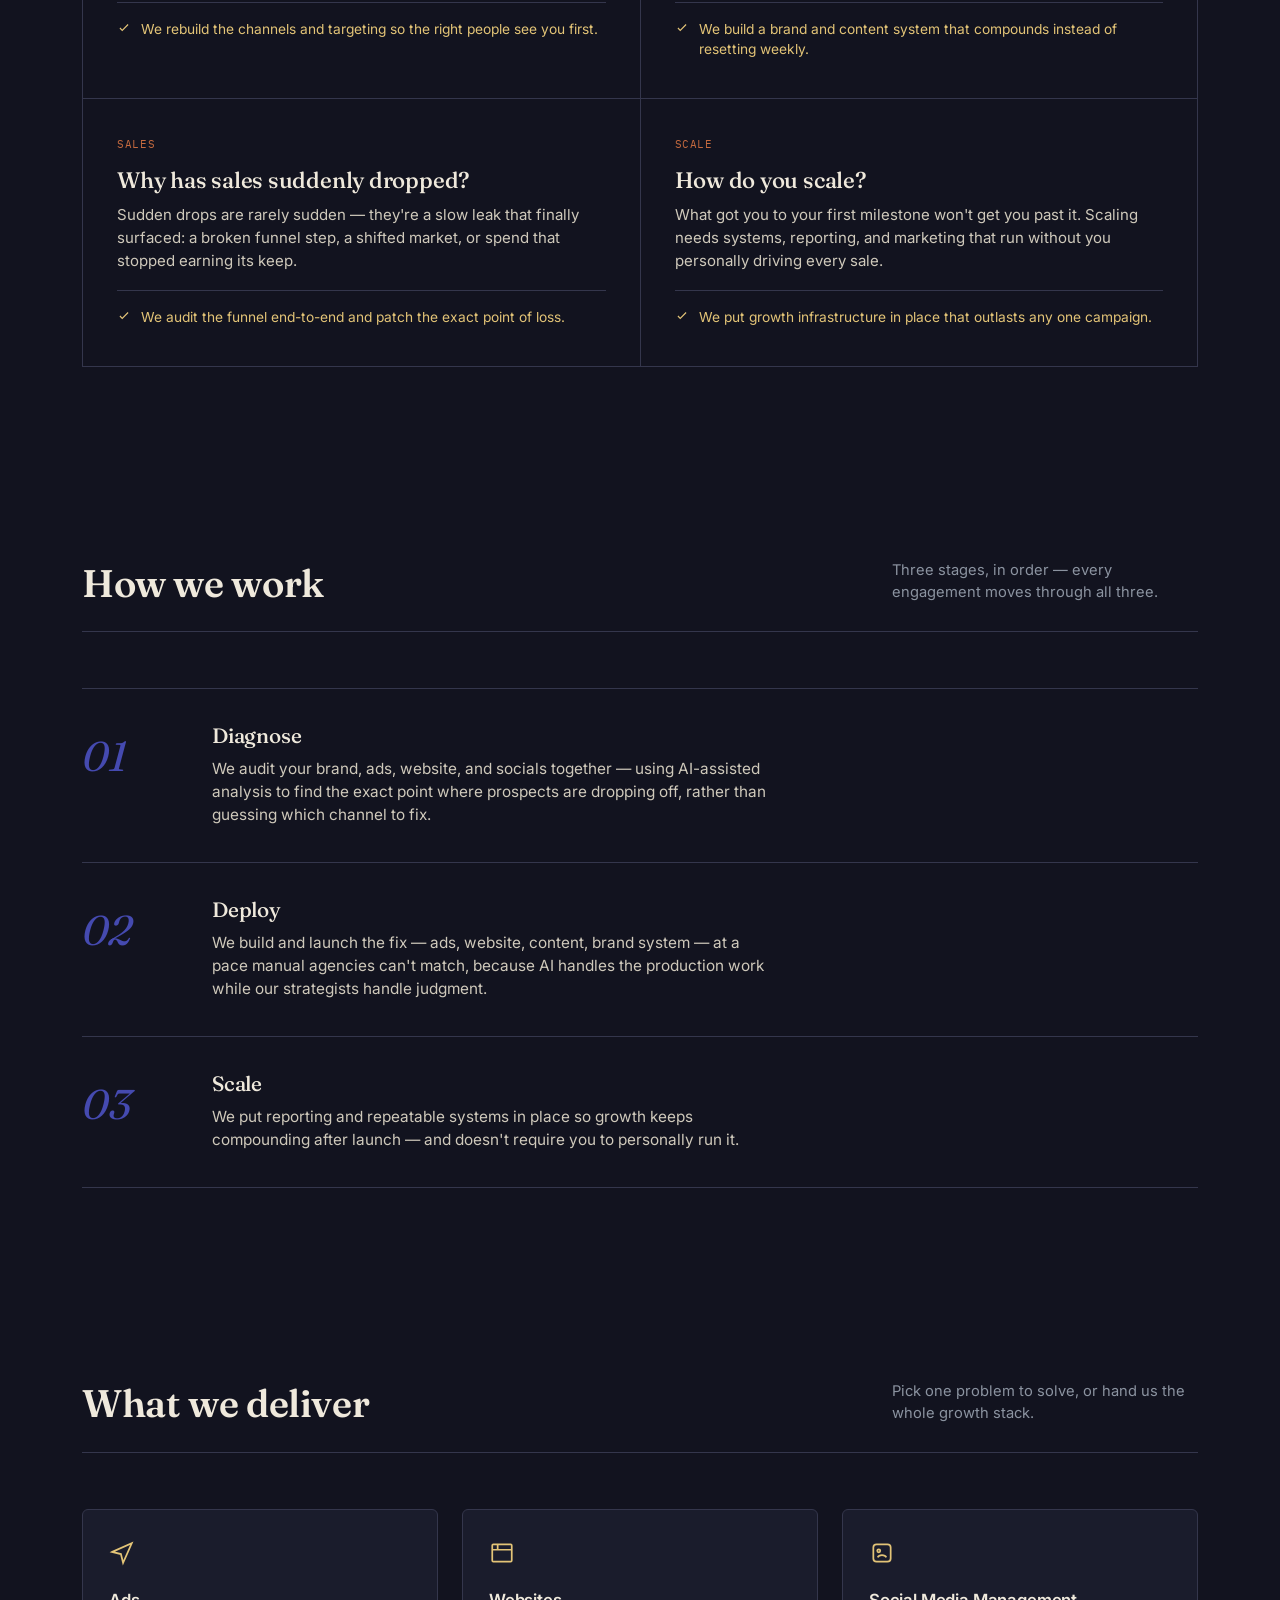
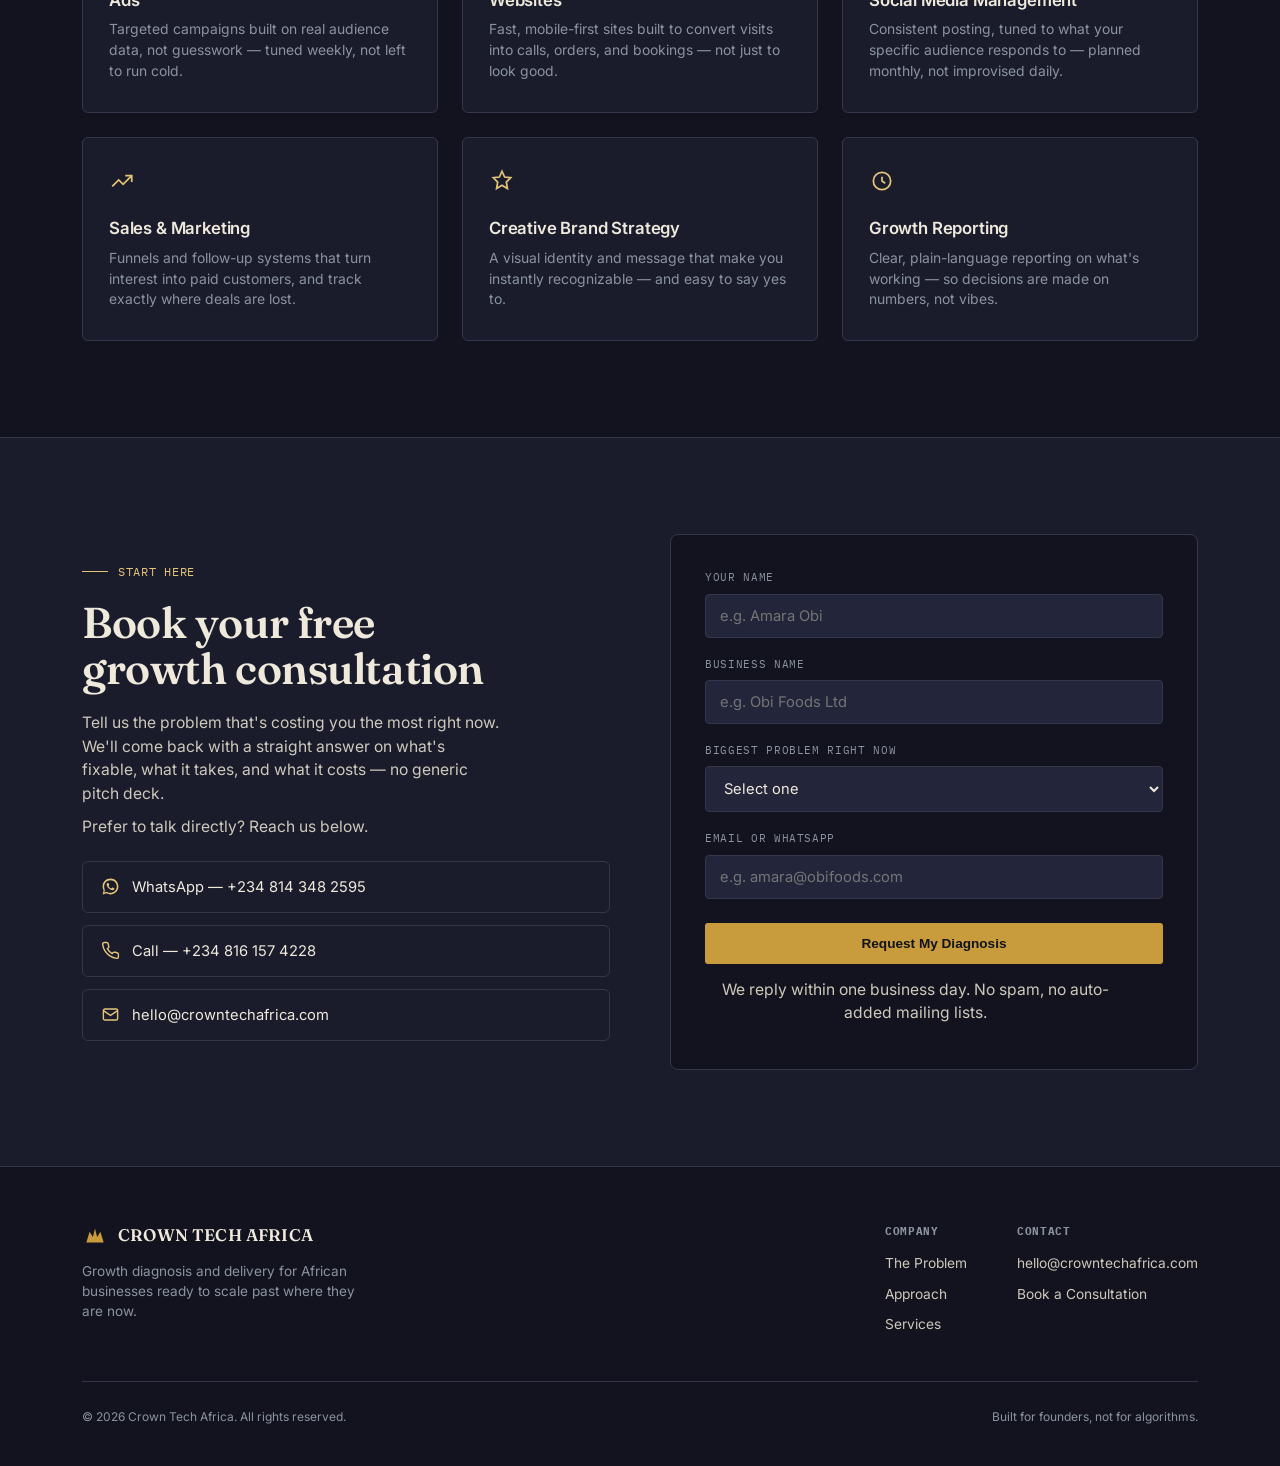
==== commit 3aeb8091: "Add files via upload" ====
--- a/index.html
+++ b/index.html
@@ -20,7 +20,25 @@
     --ember: #c56a3f;
     --line: #34364c;
     --sage: #8b93a0;
-  }
+    --header-bg: rgba(18,19,31,0.85);
+  }
+
+  body.light-mode{
+    --ink: #faf8f3;
+    --ink-2: #f1ebdd;
+    --ink-3: #ece4d2;
+    --parchment: #1c1d2a;
+    --parchment-dim: #4b4c5c;
+    --gold: #a97a26;
+    --gold-soft: #8f661d;
+    --ember: #a44f28;
+    --line: #e2d9c4;
+    --sage: #6d6e59;
+    --header-bg: rgba(250,248,243,0.88);
+  }
+
+  body{ transition: background .25s ease, color .25s ease; }
+  body *{ transition: background-color .25s ease, border-color .25s ease, color .25s ease; }
 
   *{box-sizing:border-box; margin:0; padding:0;}
 
@@ -58,7 +76,7 @@
   /* ---------- NAV ---------- */
   header{
     position:sticky; top:0; z-index:50;
-    background:rgba(18,19,31,0.85);
+    background:var(--header-bg);
     backdrop-filter: blur(10px);
     border-bottom:1px solid var(--line);
   }
@@ -111,7 +129,19 @@
     color:var(--parchment);
   }
   .btn-ghost:hover{border-color:var(--gold-soft); color:var(--gold-soft);}
-  .nav-cta{display:flex;}
+  .nav-cta{display:flex; align-items:center; gap:14px;}
+  .theme-toggle{
+    display:flex; align-items:center; justify-content:center;
+    width:38px; height:38px;
+    border-radius:50%;
+    border:1px solid var(--line);
+    background:transparent;
+    color:var(--parchment);
+    cursor:pointer;
+    flex-shrink:0;
+  }
+  .theme-toggle:hover{border-color:var(--gold-soft); color:var(--gold-soft);}
+  .theme-toggle svg{width:18px; height:18px;}
   .burger{display:none; background:none; border:none; cursor:pointer; padding:8px;}
   .burger span{display:block; width:22px; height:2px; background:var(--parchment); margin:5px 0;}
 
@@ -322,6 +352,18 @@
     margin-bottom:20px;
   }
   .contact p{color:var(--parchment-dim); max-width:42ch; font-size:0.98rem; margin-bottom:10px;}
+  .contact-links{display:flex; flex-direction:column; gap:12px; margin-top:22px;}
+  .contact-link{
+    display:flex; align-items:center; gap:12px;
+    padding:14px 18px;
+    border:1px solid var(--line);
+    border-radius:6px;
+    color:var(--parchment);
+    font-size:0.92rem;
+    transition:border-color .2s ease, transform .2s ease;
+  }
+  .contact-link:hover{border-color:var(--gold); transform:translateX(3px);}
+  .contact-link svg{width:19px; height:19px; color:var(--gold-soft); flex-shrink:0;}
   .form-panel{
     background:var(--ink);
     border:1px solid var(--line);
@@ -387,6 +429,28 @@
   }
 
   :focus-visible{outline:2px solid var(--gold-soft); outline-offset:2px;}
+
+  .whatsapp-float{
+    position:fixed;
+    bottom:24px;
+    right:24px;
+    width:56px;
+    height:56px;
+    border-radius:50%;
+    background:#25D366;
+    display:flex;
+    align-items:center;
+    justify-content:center;
+    box-shadow:0 4px 16px rgba(0,0,0,0.35);
+    z-index:60;
+    transition:transform .2s ease;
+  }
+  .whatsapp-float:hover{transform:scale(1.08);}
+  .whatsapp-float svg{width:28px; height:28px; color:#fff;}
+  @media (max-width:560px){
+    .whatsapp-float{width:50px; height:50px; bottom:18px; right:18px;}
+    .whatsapp-float svg{width:25px; height:25px;}
+  }
 </style>
 </head>
 <body>
@@ -405,6 +469,9 @@
         <a href="#contact">Contact</a>
       </div>
       <div class="nav-cta">
+        <button class="theme-toggle" id="themeToggle" aria-label="Toggle light and dark mode">
+          <svg id="themeIcon" viewBox="0 0 24 24" fill="none" stroke="currentColor" stroke-width="1.8" stroke-linecap="round"><path d="M20 14.5A8 8 0 1 1 9.5 4a6.5 6.5 0 0 0 10.5 10.5z"/></svg>
+        </button>
         <a href="#contact" class="btn btn-gold">Book a Consultation</a>
       </div>
       <button class="burger" aria-label="Menu"><span></span><span></span><span></span></button>
@@ -572,7 +639,21 @@
         <div class="eyebrow mono">Start Here</div>
         <h2>Book your free<br>growth consultation</h2>
         <p>Tell us the problem that's costing you the most right now. We'll come back with a straight answer on what's fixable, what it takes, and what it costs — no generic pitch deck.</p>
-        <p>Prefer to talk directly? Reach us on WhatsApp or email below.</p>
+        <p>Prefer to talk directly? Reach us below.</p>
+        <div class="contact-links">
+          <a href="https://wa.me/2348143482595" target="_blank" rel="noopener" class="contact-link">
+            <svg viewBox="0 0 24 24" fill="currentColor"><path d="M12 2C6.48 2 2 6.48 2 12c0 1.85.5 3.58 1.35 5.07L2 22l5.06-1.33A9.94 9.94 0 0 0 12 22c5.52 0 10-4.48 10-10S17.52 2 12 2zm0 18c-1.6 0-3.1-.44-4.38-1.2l-.31-.19-3.15.83.84-3.07-.2-.32A7.94 7.94 0 0 1 4 12c0-4.41 3.59-8 8-8s8 3.59 8 8-3.59 8-8 8zm4.3-5.98c-.24-.12-1.4-.69-1.62-.77-.22-.08-.38-.12-.54.12-.16.24-.62.77-.76.93-.14.16-.28.18-.52.06-.24-.12-1-.37-1.9-1.17-.7-.62-1.18-1.39-1.31-1.63-.14-.24-.01-.37.11-.49.11-.11.24-.28.36-.42.12-.14.16-.24.24-.4.08-.16.04-.3-.02-.42-.06-.12-.54-1.3-.74-1.78-.2-.47-.4-.4-.54-.41-.14-.01-.3-.01-.46-.01-.16 0-.42.06-.64.3-.22.24-.84.82-.84 2s.86 2.32.98 2.48c.12.16 1.7 2.6 4.12 3.64.58.25 1.03.4 1.38.51.58.18 1.1.16 1.52.1.46-.07 1.4-.57 1.6-1.12.2-.55.2-1.02.14-1.12-.06-.1-.22-.16-.46-.28z"/></svg>
+            <span>WhatsApp — +234 814 348 2595</span>
+          </a>
+          <a href="tel:+2348161574228" class="contact-link">
+            <svg viewBox="0 0 24 24" fill="none" stroke="currentColor" stroke-width="1.8"><path d="M22 16.92v3a2 2 0 0 1-2.18 2 19.79 19.79 0 0 1-8.63-3.07 19.5 19.5 0 0 1-6-6 19.79 19.79 0 0 1-3.07-8.67A2 2 0 0 1 4.11 2h3a2 2 0 0 1 2 1.72c.127.96.362 1.903.7 2.81a2 2 0 0 1-.45 2.11L8.09 9.91a16 16 0 0 0 6 6l1.27-1.27a2 2 0 0 1 2.11-.45c.907.338 1.85.573 2.81.7A2 2 0 0 1 22 16.92z"/></svg>
+            <span>Call — +234 816 157 4228</span>
+          </a>
+          <a href="mailto:hello@crowntechafrica.com" class="contact-link">
+            <svg viewBox="0 0 24 24" fill="none" stroke="currentColor" stroke-width="1.8"><rect x="3" y="5" width="18" height="14" rx="2"/><path d="M3 7l9 6 9-6"/></svg>
+            <span>hello@crowntechafrica.com</span>
+          </a>
+        </div>
       </div>
       <div class="form-panel">
         <form id="consultForm">
@@ -638,6 +719,10 @@
   </div>
 </footer>
 
+<a href="https://wa.me/2348143482595" target="_blank" rel="noopener" class="whatsapp-float" aria-label="Chat on WhatsApp">
+  <svg viewBox="0 0 24 24" fill="currentColor"><path d="M12 2C6.48 2 2 6.48 2 12c0 1.85.5 3.58 1.35 5.07L2 22l5.06-1.33A9.94 9.94 0 0 0 12 22c5.52 0 10-4.48 10-10S17.52 2 12 2zm0 18c-1.6 0-3.1-.44-4.38-1.2l-.31-.19-3.15.83.84-3.07-.2-.32A7.94 7.94 0 0 1 4 12c0-4.41 3.59-8 8-8s8 3.59 8 8-3.59 8-8 8zm4.3-5.98c-.24-.12-1.4-.69-1.62-.77-.22-.08-.38-.12-.54.12-.16.24-.62.77-.76.93-.14.16-.28.18-.52.06-.24-.12-1-.37-1.9-1.17-.7-.62-1.18-1.39-1.31-1.63-.14-.24-.01-.37.11-.49.11-.11.24-.28.36-.42.12-.14.16-.24.24-.4.08-.16.04-.3-.02-.42-.06-.12-.54-1.3-.74-1.78-.2-.47-.4-.4-.54-.41-.14-.01-.3-.01-.46-.01-.16 0-.42.06-.64.3-.22.24-.84.82-.84 2s.86 2.32.98 2.48c.12.16 1.7 2.6 4.12 3.64.58.25 1.03.4 1.38.51.58.18 1.1.16 1.52.1.46-.07 1.4-.57 1.6-1.12.2-.55.2-1.02.14-1.12-.06-.1-.22-.16-.46-.28z"/></svg>
+</a>
+
 <script>
   // Mobile menu toggle
   const burger = document.querySelector('.burger');
@@ -652,9 +737,9 @@
     navLinks.style.top = '64px';
     navLinks.style.left = '0';
     navLinks.style.right = '0';
-    navLinks.style.background = '#12131f';
+    navLinks.style.background = 'var(--ink)';
     navLinks.style.padding = '20px 32px';
-    navLinks.style.borderBottom = '1px solid #34364c';
+    navLinks.style.borderBottom = '1px solid var(--line)';
     navCta.style.position = 'absolute';
     navCta.style.top = navLinks.style.display === 'flex' ? '210px' : '0';
     navCta.style.left = '32px';
@@ -676,6 +761,35 @@
     );
     window.location.href = 'mailto:hello@crowntechafrica.com?subject=' + subject + '&body=' + body;
   });
+
+  // Light / dark mode toggle
+  const sunIcon = '<path d="M20 14.5A8 8 0 1 1 9.5 4a6.5 6.5 0 0 0 10.5 10.5z"/>';
+  const moonIcon = '<circle cx="12" cy="12" r="4"/><path d="M12 2v2M12 20v2M4 12H2M22 12h-2M4.9 4.9l1.4 1.4M17.7 17.7l1.4 1.4M4.9 19.1l1.4-1.4M17.7 6.3l1.4-1.4"/>';
+
+  function safeGet(key){
+    try { return localStorage.getItem(key); } catch(e){ return null; }
+  }
+  function safeSet(key, value){
+    try { localStorage.setItem(key, value); } catch(e){ /* storage unavailable, ignore */ }
+  }
+
+  const themeToggle = document.getElementById('themeToggle');
+  const themeIcon = document.getElementById('themeIcon');
+
+  function applyTheme(isLight){
+    document.body.classList.toggle('light-mode', isLight);
+    // icon shows the mode you'll switch TO
+    themeIcon.innerHTML = isLight ? moonIcon : sunIcon;
+  }
+
+  const savedTheme = safeGet('crownTechTheme');
+  applyTheme(savedTheme === 'light');
+
+  themeToggle.addEventListener('click', () => {
+    const nowLight = !document.body.classList.contains('light-mode');
+    applyTheme(nowLight);
+    safeSet('crownTechTheme', nowLight ? 'light' : 'dark');
+  });
 </script>
 
 </body>
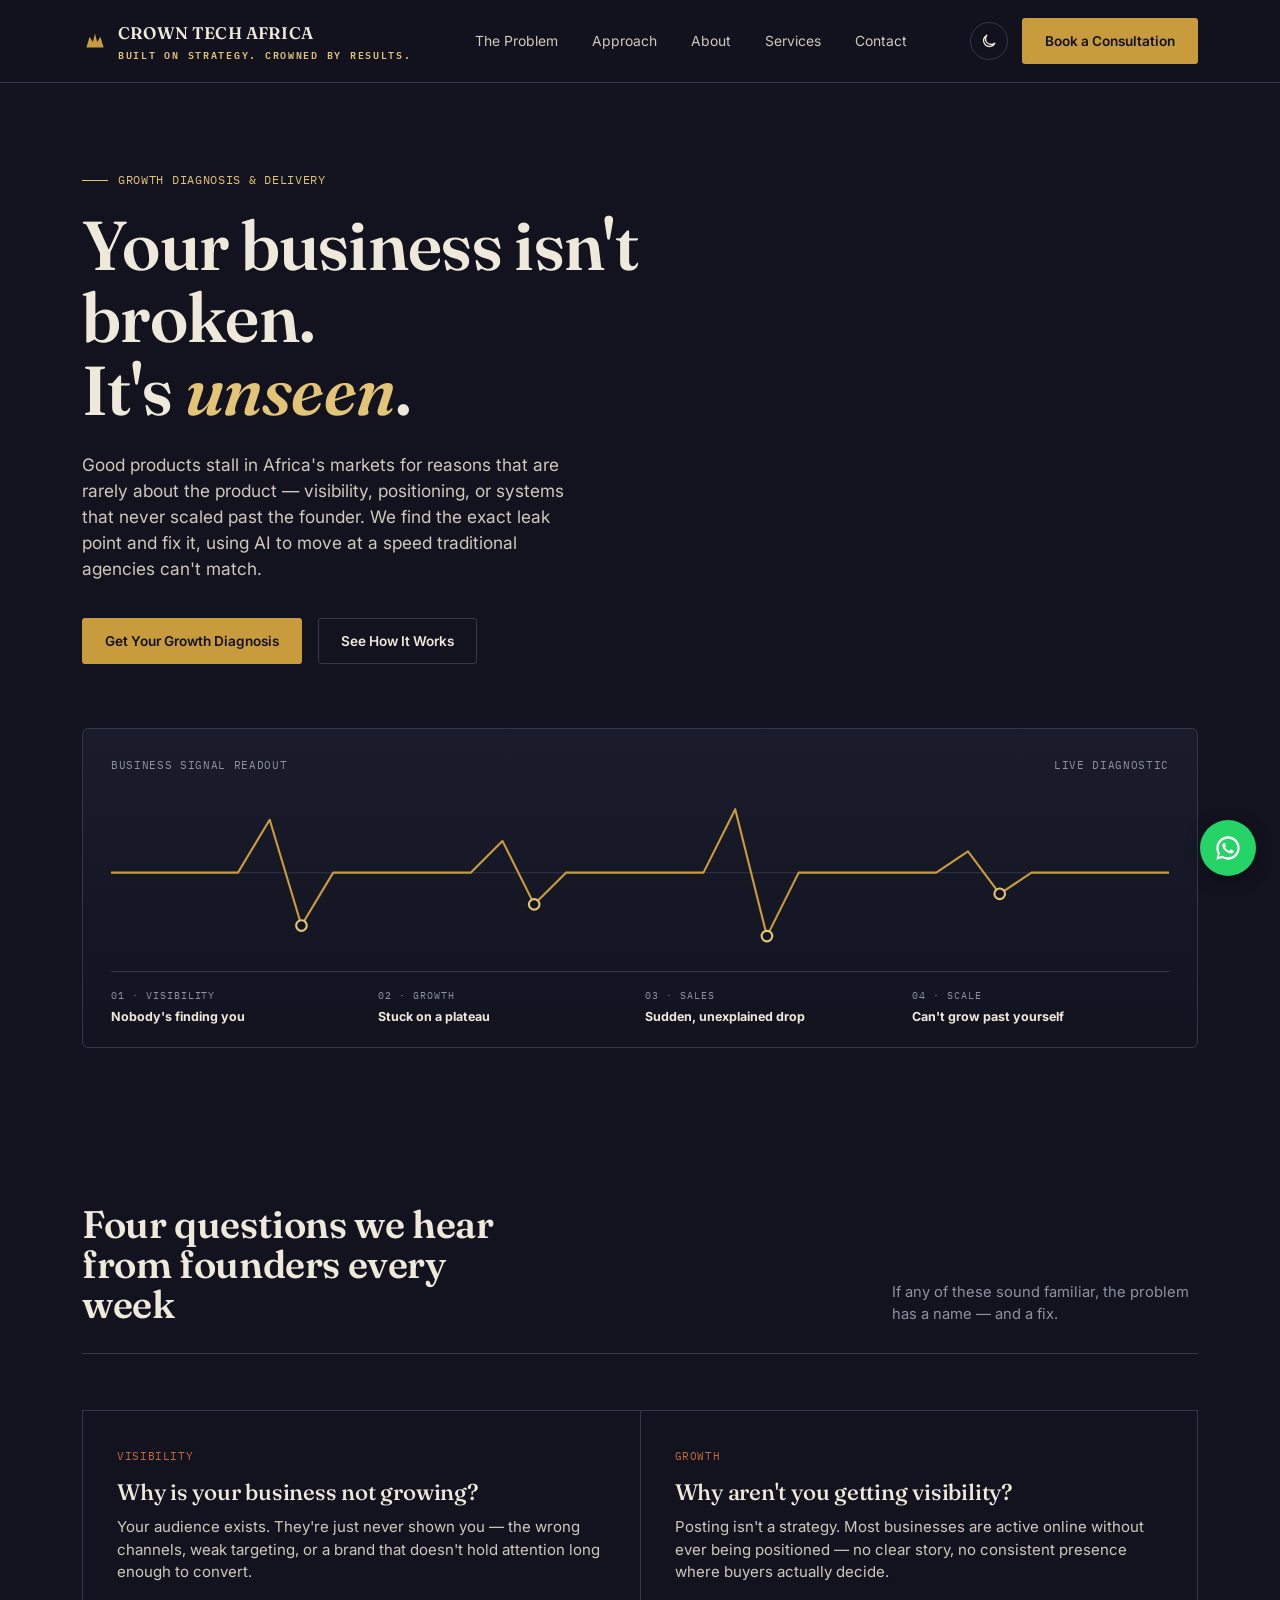
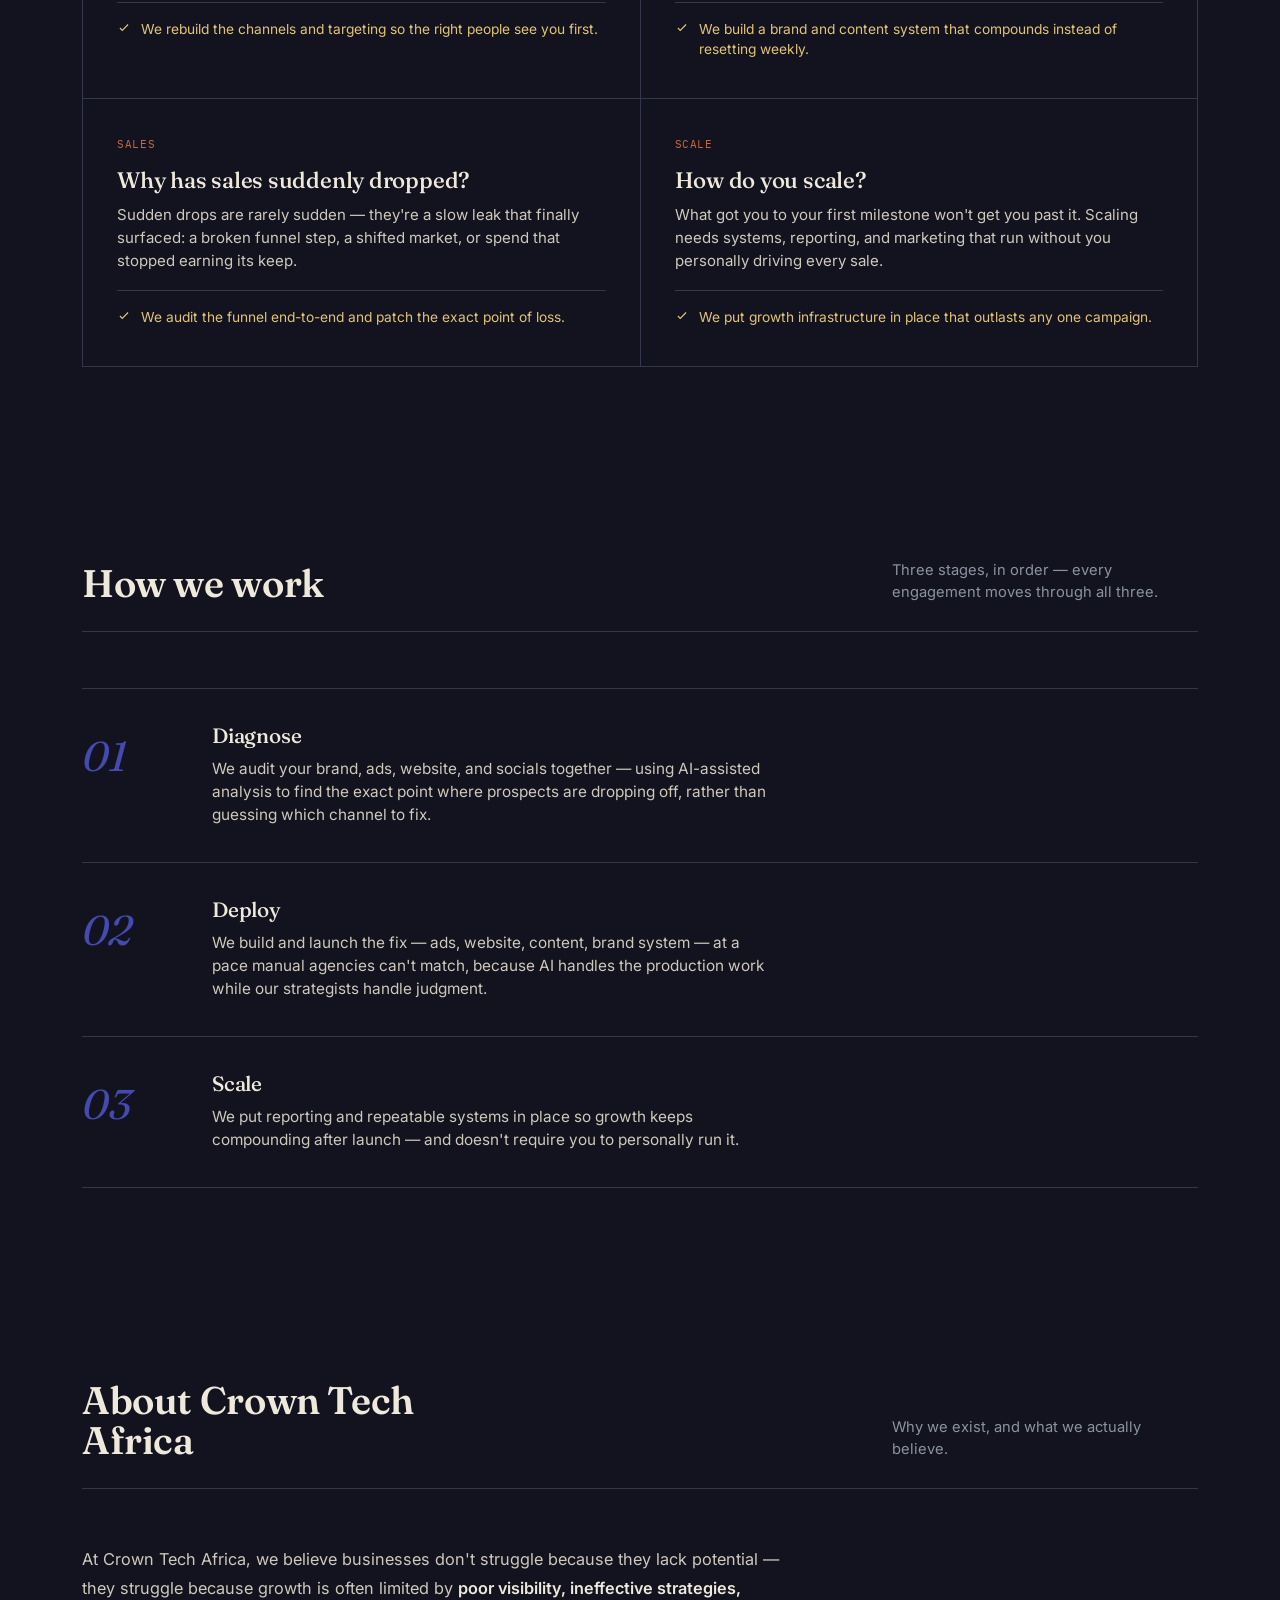
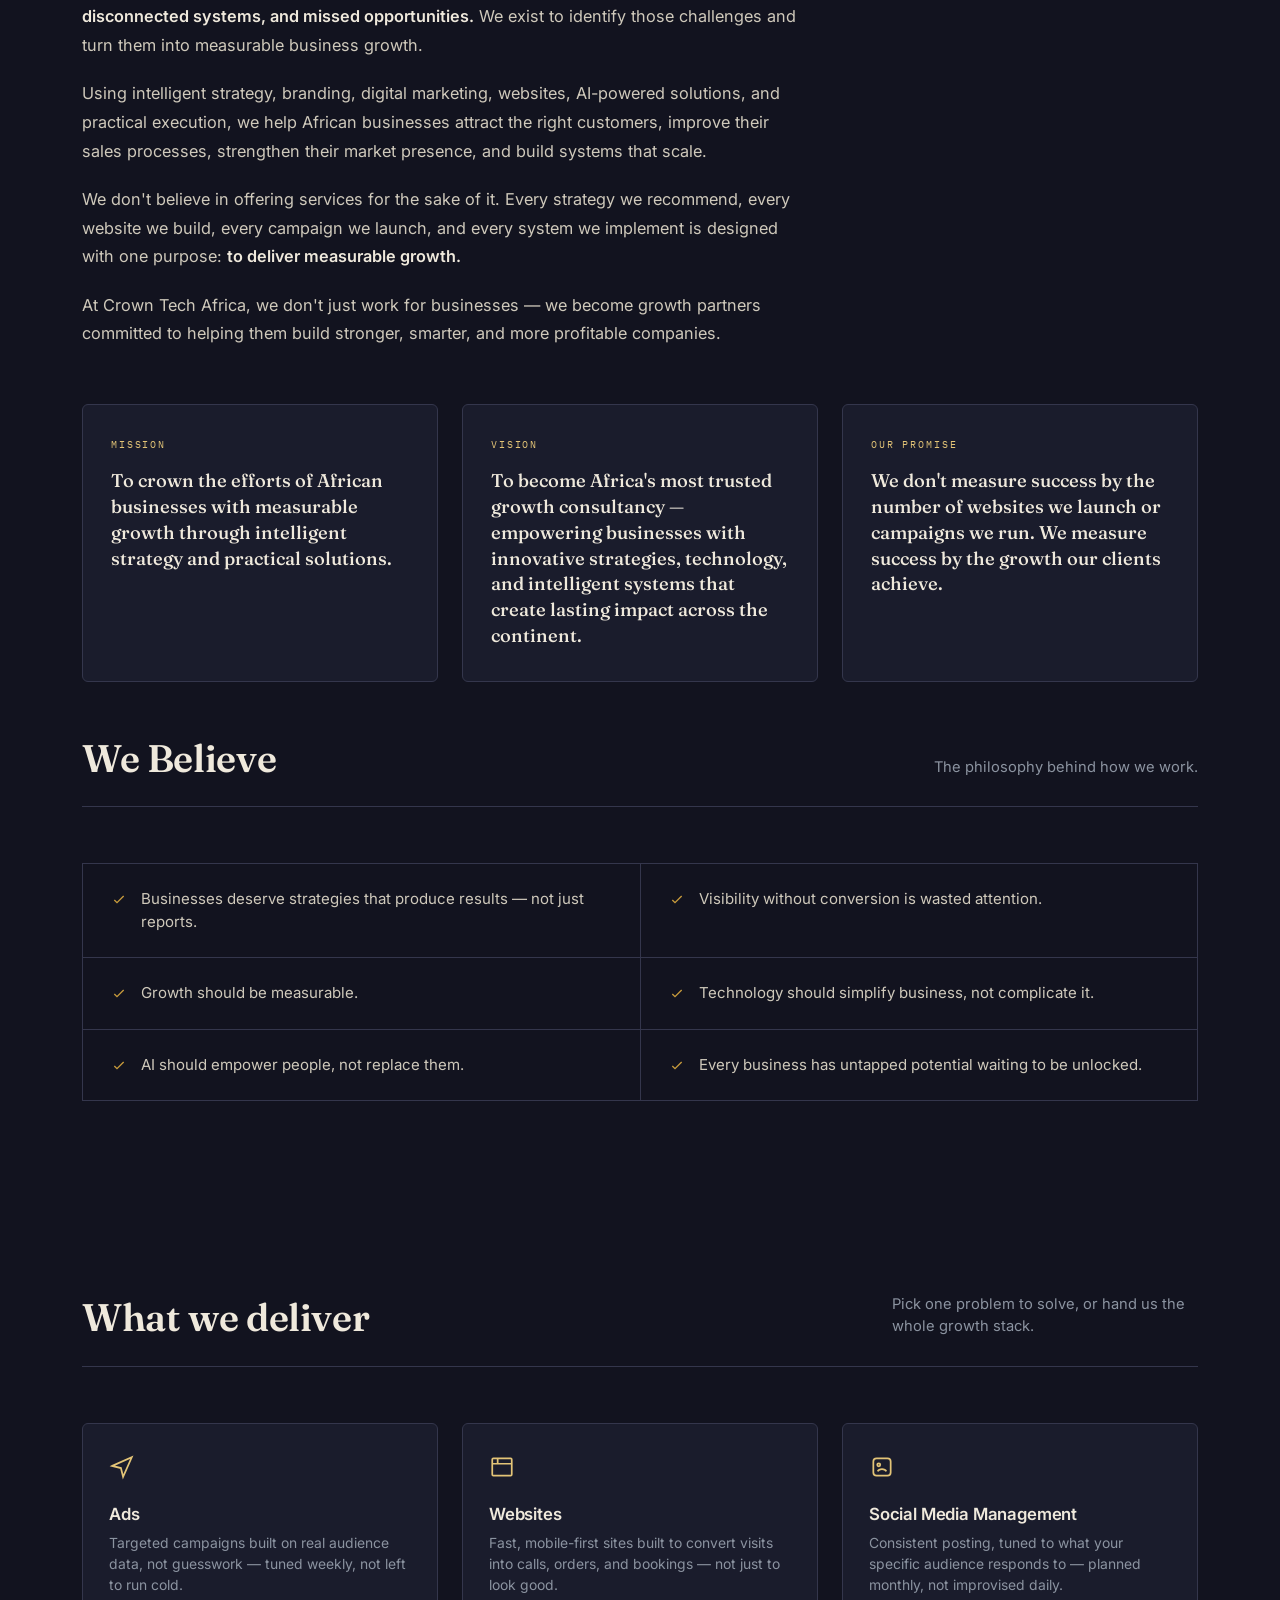
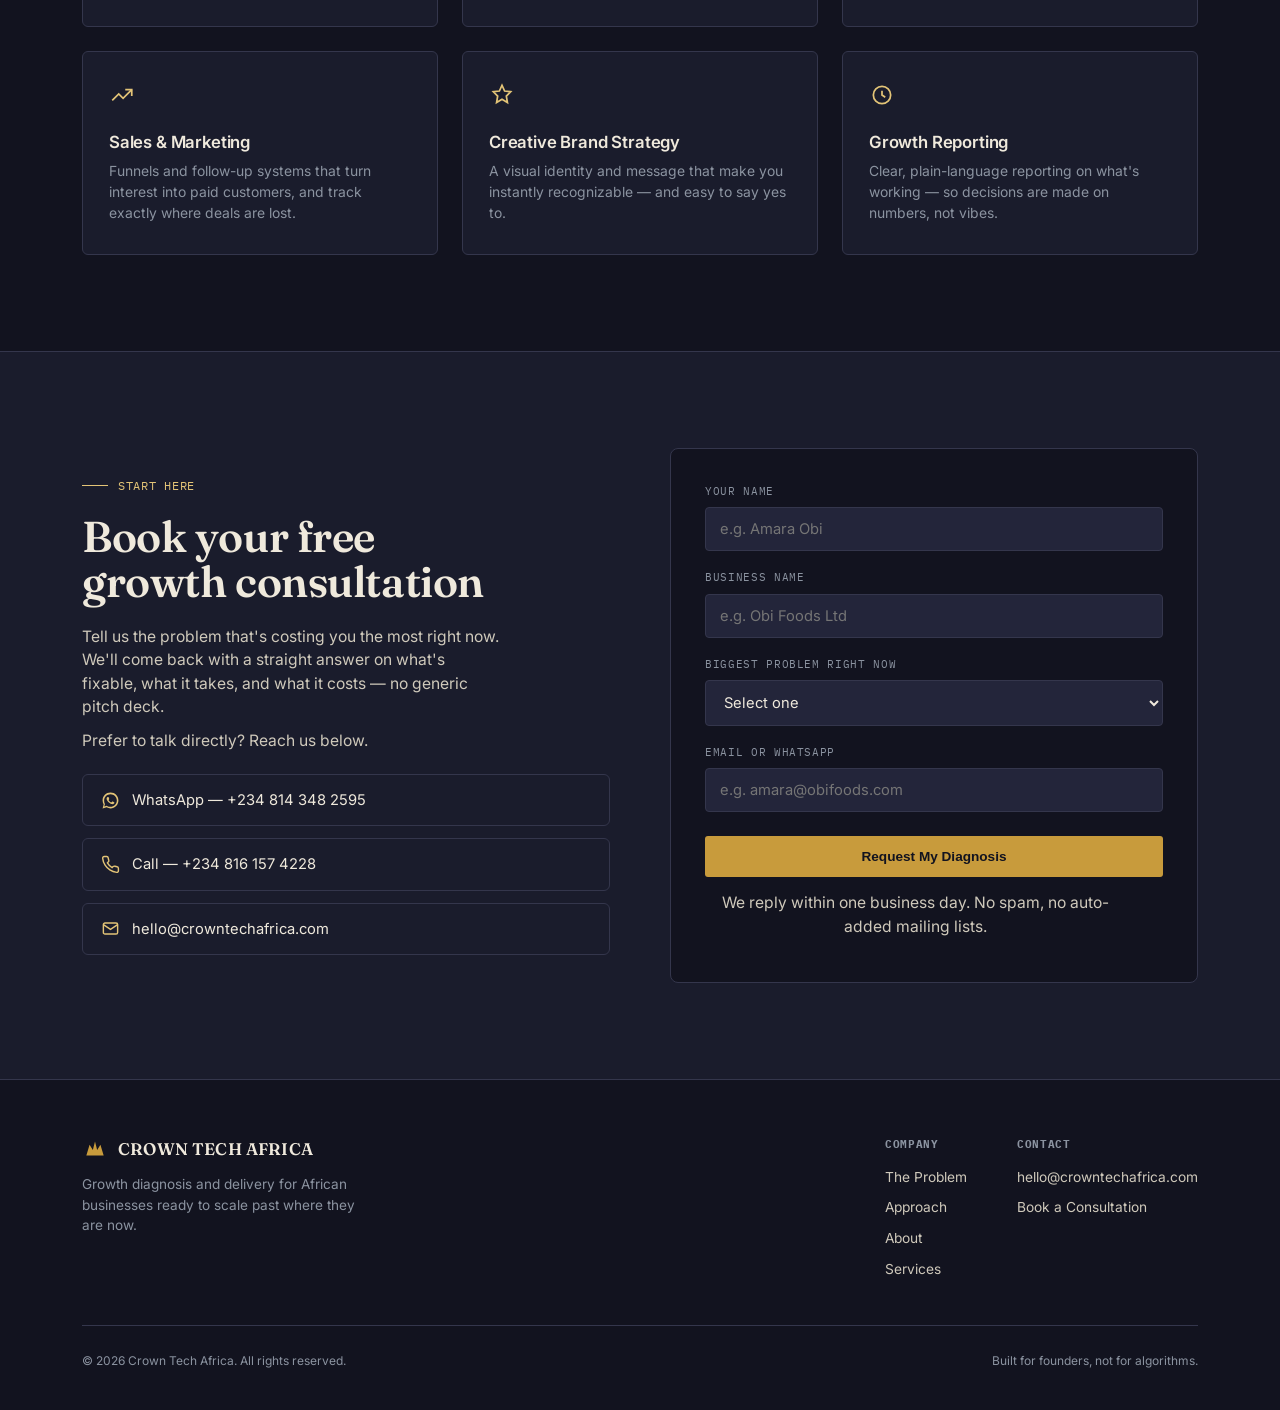
==== commit 38475743: "Add files via upload" ====
--- a/index.html
+++ b/index.html
@@ -305,6 +305,59 @@
     font-size:0.96rem;
   }
 
+  /* ---------- ABOUT ---------- */
+  .about-intro{
+    max-width:72ch;
+    color:var(--parchment-dim);
+    font-size:1.02rem;
+    line-height:1.75;
+    margin-bottom:20px;
+  }
+  .about-intro strong{color:var(--parchment); font-weight:600;}
+  .pillar-grid{
+    display:grid;
+    grid-template-columns:repeat(3, 1fr);
+    gap:24px;
+    margin:56px 0;
+  }
+  .pillar-card{
+    border:1px solid var(--line);
+    border-radius:6px;
+    padding:32px 28px;
+    background:var(--ink-2);
+  }
+  .pillar-card .tag{
+    font-family:'IBM Plex Mono', monospace;
+    font-size:0.65rem;
+    letter-spacing:0.18em;
+    color:var(--gold-soft);
+    text-transform:uppercase;
+    margin-bottom:16px;
+  }
+  .pillar-card p{
+    font-family:'Fraunces', serif;
+    font-size:1.15rem;
+    font-weight:500;
+    color:var(--parchment);
+    line-height:1.4;
+  }
+  .belief-grid{
+    display:grid;
+    grid-template-columns:1fr 1fr;
+    gap:1px;
+    background:var(--line);
+    border:1px solid var(--line);
+  }
+  .belief-item{
+    background:var(--ink);
+    padding:24px 28px;
+    display:flex;
+    align-items:flex-start;
+    gap:14px;
+  }
+  .belief-item svg{width:16px; height:16px; color:var(--gold); flex-shrink:0; margin-top:4px;}
+  .belief-item p{color:var(--parchment-dim); font-size:0.94rem; line-height:1.5;}
+
   /* ---------- SERVICES ---------- */
   .services-grid{
     display:grid;
@@ -416,6 +469,8 @@
     .nav-links, .nav-cta{display:none;}
     .burger{display:block;}
     .diag-grid{grid-template-columns:1fr;}
+    .pillar-grid{grid-template-columns:1fr;}
+    .belief-grid{grid-template-columns:1fr;}
     .services-grid{grid-template-columns:1fr 1fr;}
     .contact-grid{grid-template-columns:1fr;}
     .pulse-labels{grid-template-columns:repeat(2,1fr); row-gap:14px;}
@@ -465,6 +520,7 @@
       <div class="nav-links">
         <a href="#diagnosis">The Problem</a>
         <a href="#approach">Approach</a>
+        <a href="#about">About</a>
         <a href="#services">Services</a>
         <a href="#contact">Contact</a>
       </div>
@@ -586,6 +642,69 @@
           <h3>Scale</h3>
           <p>We put reporting and repeatable systems in place so growth keeps compounding after launch — and doesn't require you to personally run it.</p>
         </div>
+      </div>
+    </div>
+  </div>
+</section>
+
+<section id="about">
+  <div class="wrap">
+    <div class="section-head">
+      <h2>About Crown Tech Africa</h2>
+      <p>Why we exist, and what we actually believe.</p>
+    </div>
+
+    <p class="about-intro">At Crown Tech Africa, we believe businesses don't struggle because they lack potential — they struggle because growth is often limited by <strong>poor visibility, ineffective strategies, disconnected systems, and missed opportunities.</strong> We exist to identify those challenges and turn them into measurable business growth.</p>
+
+    <p class="about-intro">Using intelligent strategy, branding, digital marketing, websites, AI-powered solutions, and practical execution, we help African businesses attract the right customers, improve their sales processes, strengthen their market presence, and build systems that scale.</p>
+
+    <p class="about-intro">We don't believe in offering services for the sake of it. Every strategy we recommend, every website we build, every campaign we launch, and every system we implement is designed with one purpose: <strong>to deliver measurable growth.</strong></p>
+
+    <p class="about-intro">At Crown Tech Africa, we don't just work for businesses — we become growth partners committed to helping them build stronger, smarter, and more profitable companies.</p>
+
+    <div class="pillar-grid">
+      <div class="pillar-card">
+        <div class="tag">Mission</div>
+        <p>To crown the efforts of African businesses with measurable growth through intelligent strategy and practical solutions.</p>
+      </div>
+      <div class="pillar-card">
+        <div class="tag">Vision</div>
+        <p>To become Africa's most trusted growth consultancy — empowering businesses with innovative strategies, technology, and intelligent systems that create lasting impact across the continent.</p>
+      </div>
+      <div class="pillar-card">
+        <div class="tag">Our Promise</div>
+        <p>We don't measure success by the number of websites we launch or campaigns we run. We measure success by the growth our clients achieve.</p>
+      </div>
+    </div>
+
+    <div class="section-head" style="border-top:none; padding-top:0;">
+      <h2>We Believe</h2>
+      <p>The philosophy behind how we work.</p>
+    </div>
+    <div class="belief-grid">
+      <div class="belief-item">
+        <svg viewBox="0 0 24 24" fill="none" stroke="currentColor" stroke-width="2"><path d="M5 12l4 4L19 6"/></svg>
+        <p>Businesses deserve strategies that produce results — not just reports.</p>
+      </div>
+      <div class="belief-item">
+        <svg viewBox="0 0 24 24" fill="none" stroke="currentColor" stroke-width="2"><path d="M5 12l4 4L19 6"/></svg>
+        <p>Visibility without conversion is wasted attention.</p>
+      </div>
+      <div class="belief-item">
+        <svg viewBox="0 0 24 24" fill="none" stroke="currentColor" stroke-width="2"><path d="M5 12l4 4L19 6"/></svg>
+        <p>Growth should be measurable.</p>
+      </div>
+      <div class="belief-item">
+        <svg viewBox="0 0 24 24" fill="none" stroke="currentColor" stroke-width="2"><path d="M5 12l4 4L19 6"/></svg>
+        <p>Technology should simplify business, not complicate it.</p>
+      </div>
+      <div class="belief-item">
+        <svg viewBox="0 0 24 24" fill="none" stroke="currentColor" stroke-width="2"><path d="M5 12l4 4L19 6"/></svg>
+        <p>AI should empower people, not replace them.</p>
+      </div>
+      <div class="belief-item">
+        <svg viewBox="0 0 24 24" fill="none" stroke="currentColor" stroke-width="2"><path d="M5 12l4 4L19 6"/></svg>
+        <p>Every business has untapped potential waiting to be unlocked.</p>
       </div>
     </div>
   </div>
@@ -703,6 +822,7 @@
           <h4 class="mono">Company</h4>
           <a href="#diagnosis">The Problem</a>
           <a href="#approach">Approach</a>
+          <a href="#about">About</a>
           <a href="#services">Services</a>
         </div>
         <div class="footer-col">
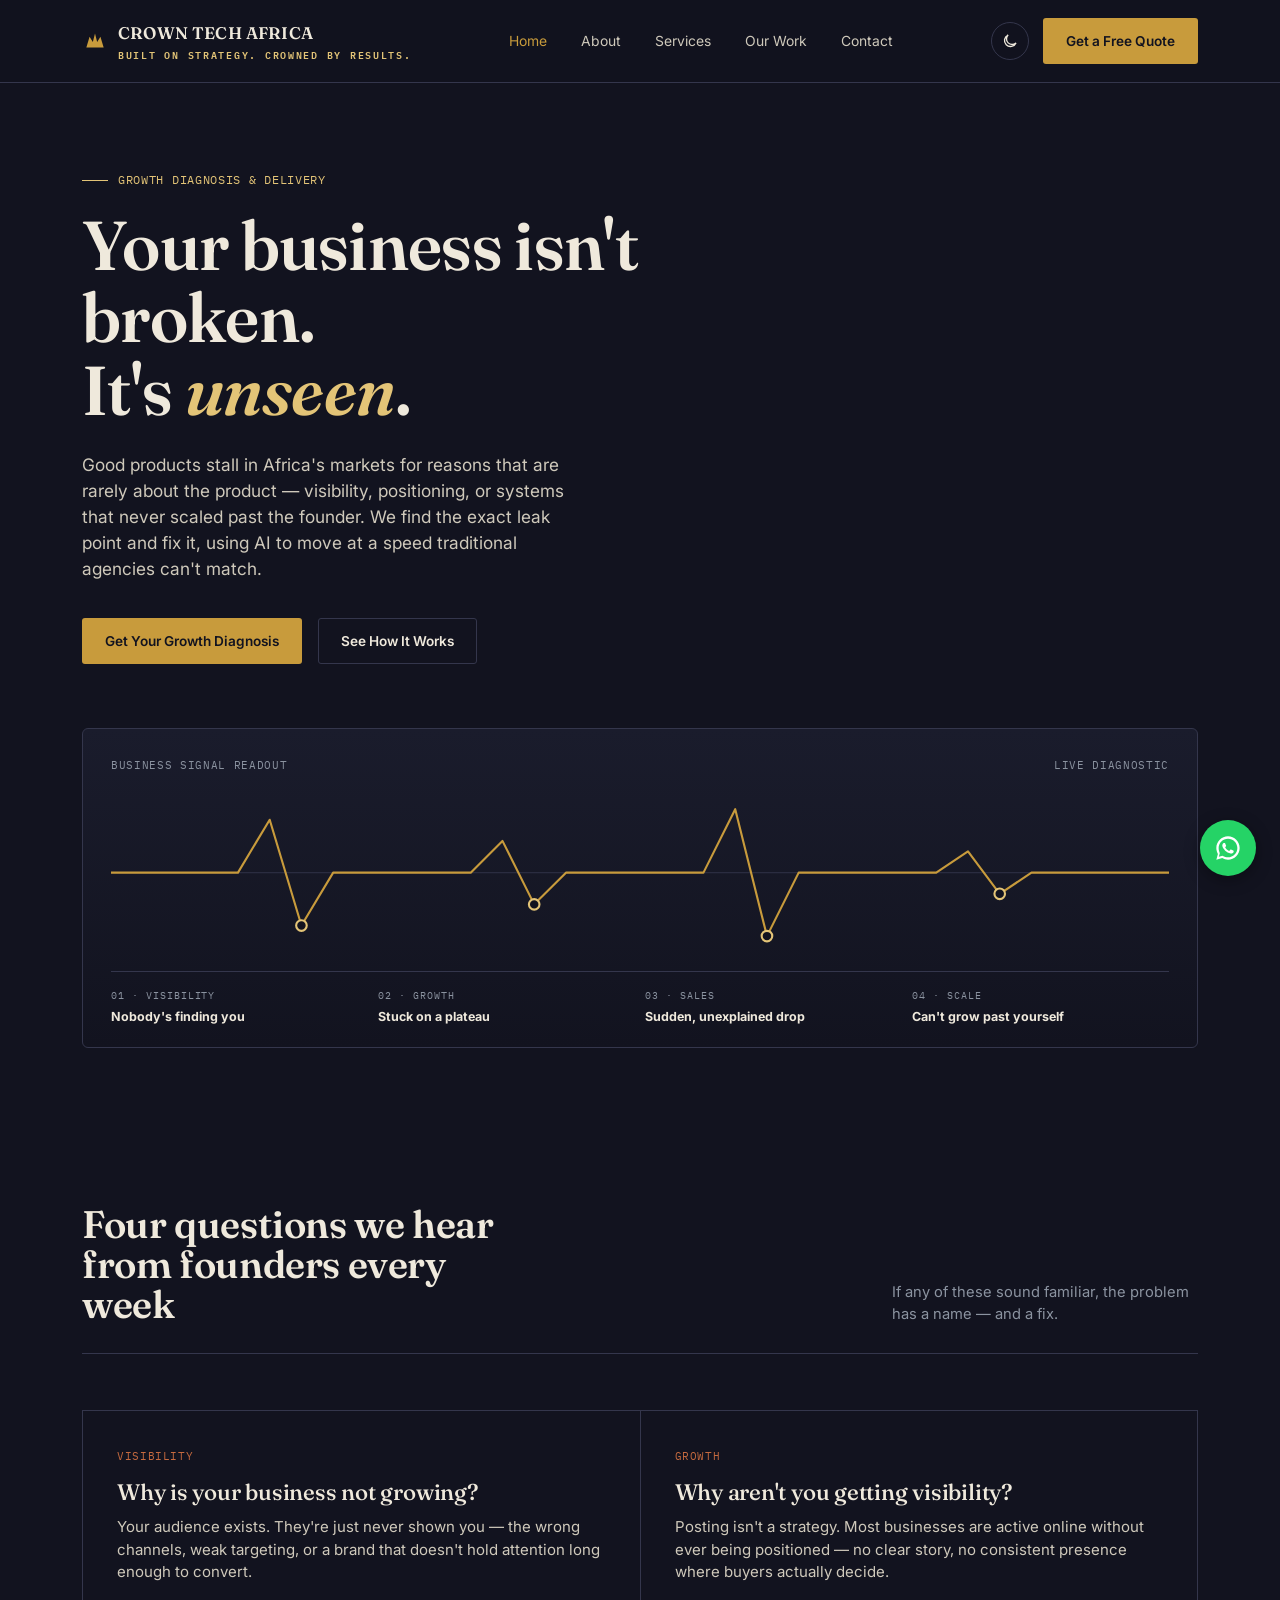
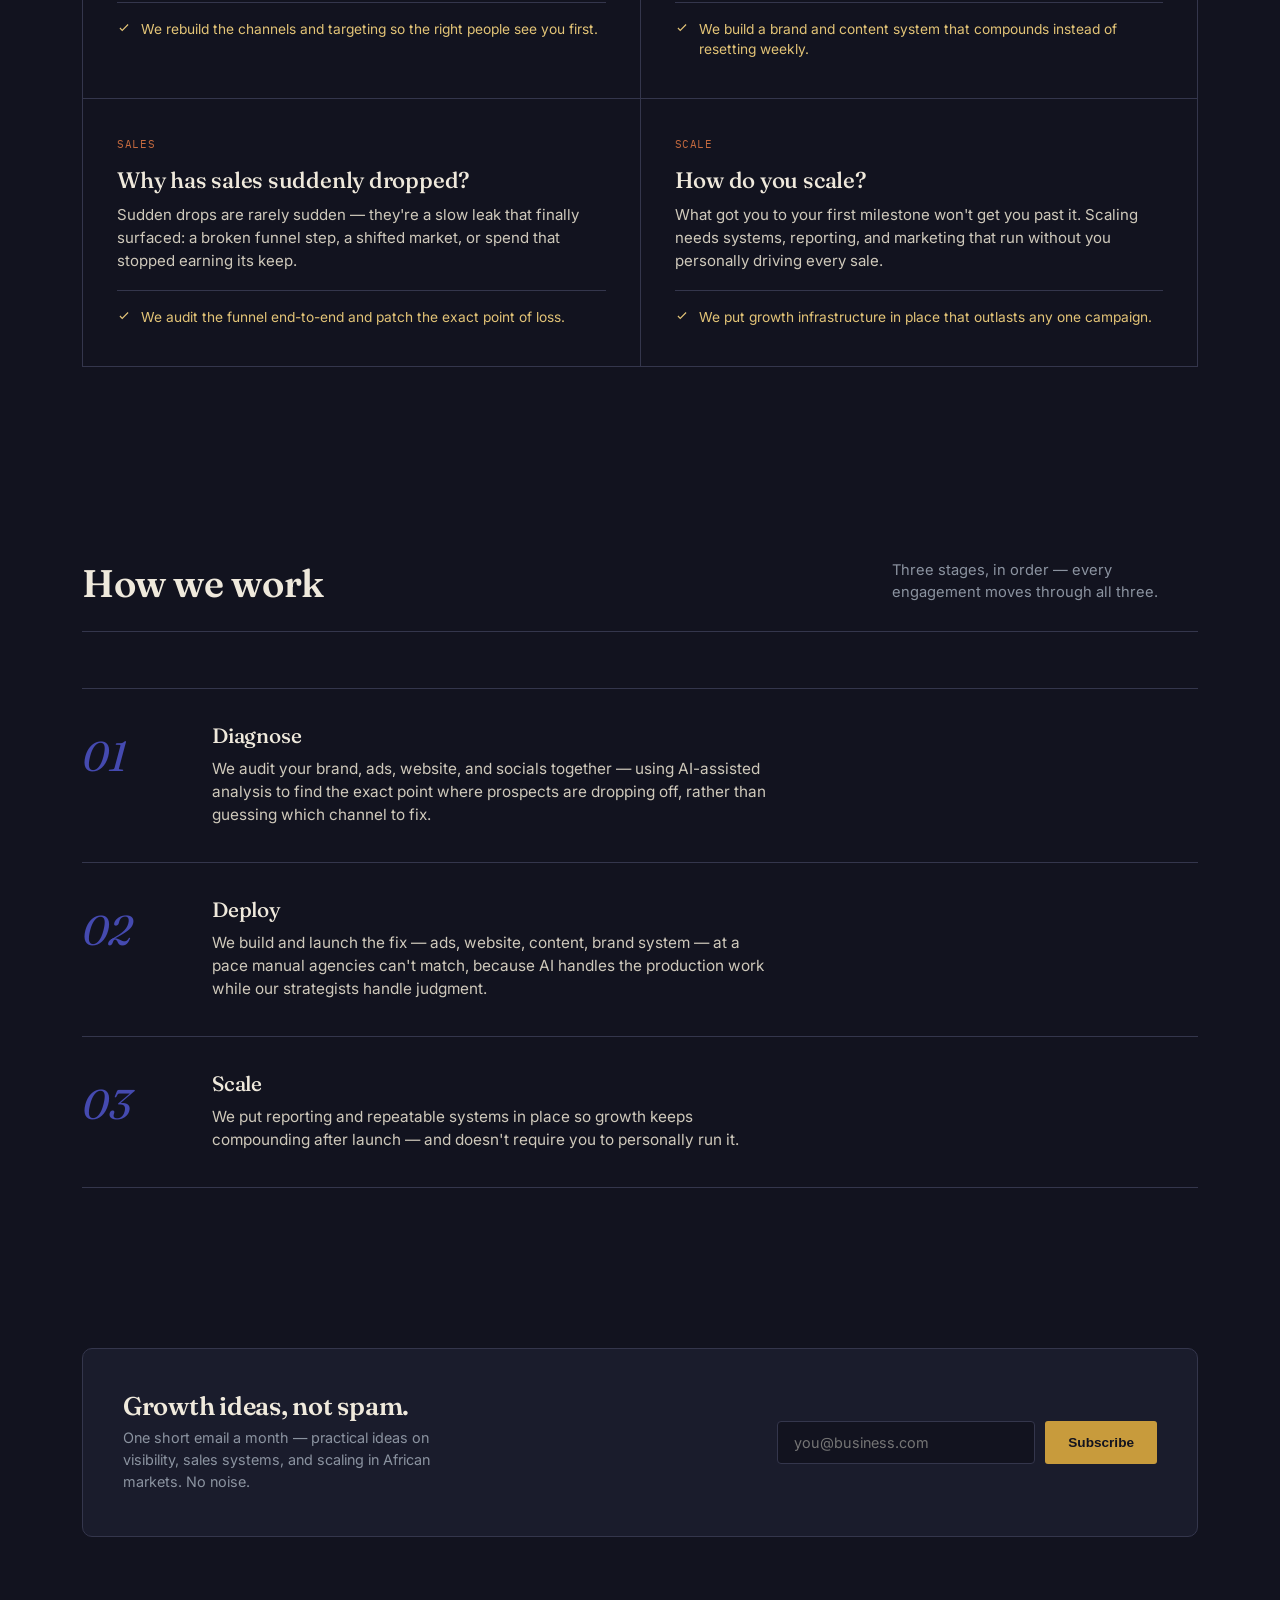
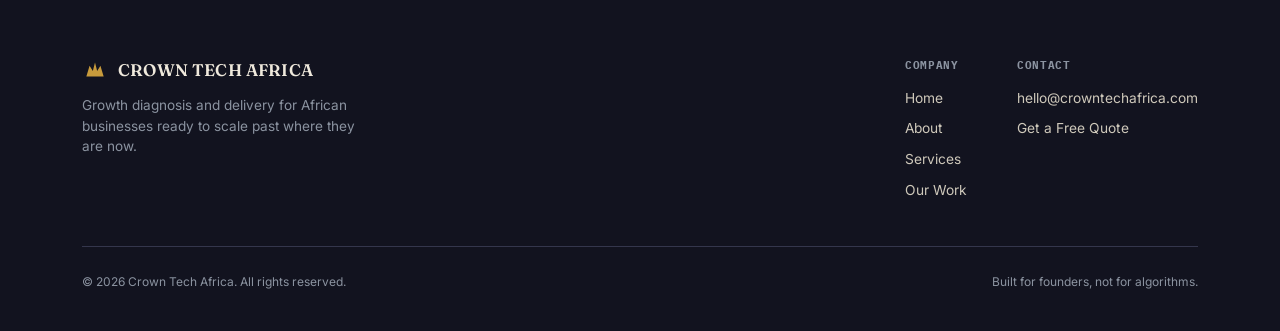
==== commit 84f29faa: "Add files via upload" ====
--- a/index.html
+++ b/index.html
@@ -4,531 +4,33 @@
 <meta charset="UTF-8">
 <meta name="viewport" content="width=device-width, initial-scale=1.0">
 <title>Crown Tech Africa — Growth Diagnosis for African Businesses</title>
+<meta name="description" content="Built on Strategy. Crowned by Results. Growth diagnosis and delivery for African businesses ready to scale.">
 <link rel="icon" type="image/svg+xml" href="data:image/svg+xml,%3Csvg xmlns='http://www.w3.org/2000/svg' viewBox='0 0 32 32'%3E%3Crect width='32' height='32' rx='6' fill='%230e0f1a'/%3E%3Cpath fill='%23c89b3c' d='M6 24 L9 11 L13 17 L16 7 L19 17 L23 11 L26 24 Z'/%3E%3C/svg%3E">
-<link rel="preconnect" href="https://fonts.googleapis.com">
 <link href="https://fonts.googleapis.com/css2?family=Fraunces:ital,opsz,wght@0,9..144,400;0,9..144,500;0,9..144,600;0,9..144,700;1,9..144,500&family=Inter:wght@400;500;600;700&family=IBM+Plex+Mono:wght@400;500&display=swap" rel="stylesheet">
-<style>
-  :root{
-    --ink: #12131f;
-    --ink-2: #1a1c2c;
-    --ink-3: #23253a;
-    --parchment: #efe9dc;
-    --parchment-dim: #cfc9bb;
-    --gold: #c89b3c;
-    --gold-soft: #e3c477;
-    --indigo: #454ab0;
-    --ember: #c56a3f;
-    --line: #34364c;
-    --sage: #8b93a0;
-    --header-bg: rgba(18,19,31,0.85);
-  }
-
-  body.light-mode{
-    --ink: #faf8f3;
-    --ink-2: #f1ebdd;
-    --ink-3: #ece4d2;
-    --parchment: #1c1d2a;
-    --parchment-dim: #4b4c5c;
-    --gold: #a97a26;
-    --gold-soft: #8f661d;
-    --ember: #a44f28;
-    --line: #e2d9c4;
-    --sage: #6d6e59;
-    --header-bg: rgba(250,248,243,0.88);
-  }
-
-  body{ transition: background .25s ease, color .25s ease; }
-  body *{ transition: background-color .25s ease, border-color .25s ease, color .25s ease; }
-
-  *{box-sizing:border-box; margin:0; padding:0;}
-
-  html{scroll-behavior:smooth;}
-
-  body{
-    background:var(--ink);
-    color:var(--parchment);
-    font-family:'Inter', sans-serif;
-    line-height:1.5;
-    overflow-x:hidden;
-  }
-
-  h1,h2,h3{
-    font-family:'Fraunces', serif;
-    font-weight:600;
-    letter-spacing:-0.01em;
-    line-height:1.05;
-  }
-
-  .mono{
-    font-family:'IBM Plex Mono', monospace;
-    letter-spacing:0.06em;
-    text-transform:uppercase;
-  }
-
-  a{color:inherit; text-decoration:none;}
-
-  .wrap{
-    max-width:1180px;
-    margin:0 auto;
-    padding:0 32px;
-  }
-
-  /* ---------- NAV ---------- */
-  header{
-    position:sticky; top:0; z-index:50;
-    background:var(--header-bg);
-    backdrop-filter: blur(10px);
-    border-bottom:1px solid var(--line);
-  }
-  nav{
-    display:flex; align-items:center; justify-content:space-between;
-    padding:18px 0;
-  }
-  .brand{
-    display:flex; align-items:center; gap:10px;
-    font-family:'Fraunces', serif;
-    font-weight:600;
-    font-size:1.05rem;
-    letter-spacing:0.01em;
-  }
-  .brand svg{width:26px; height:26px; flex-shrink:0;}
-  .brand .sub{
-    display:block;
-    font-family:'IBM Plex Mono', monospace;
-    font-size:0.6rem;
-    letter-spacing:0.18em;
-    color:var(--gold-soft);
-    text-transform:uppercase;
-    margin-top:1px;
-  }
-  .nav-links{
-    display:flex; gap:34px; align-items:center;
-  }
-  .nav-links a{
-    font-size:0.87rem; color:var(--parchment-dim);
-    transition:color .2s ease;
-  }
-  .nav-links a:hover{color:var(--gold-soft);}
-  .btn{
-    display:inline-flex; align-items:center; gap:8px;
-    padding:12px 22px;
-    border-radius:3px;
-    font-size:0.85rem;
-    font-weight:600;
-    cursor:pointer;
-    border:1px solid transparent;
-    transition:all .2s ease;
-  }
-  .btn-gold{
-    background:var(--gold);
-    color:var(--ink);
-  }
-  .btn-gold:hover{background:var(--gold-soft); transform:translateY(-1px);}
-  .btn-ghost{
-    border-color:var(--line);
-    color:var(--parchment);
-  }
-  .btn-ghost:hover{border-color:var(--gold-soft); color:var(--gold-soft);}
-  .nav-cta{display:flex; align-items:center; gap:14px;}
-  .theme-toggle{
-    display:flex; align-items:center; justify-content:center;
-    width:38px; height:38px;
-    border-radius:50%;
-    border:1px solid var(--line);
-    background:transparent;
-    color:var(--parchment);
-    cursor:pointer;
-    flex-shrink:0;
-  }
-  .theme-toggle:hover{border-color:var(--gold-soft); color:var(--gold-soft);}
-  .theme-toggle svg{width:18px; height:18px;}
-  .burger{display:none; background:none; border:none; cursor:pointer; padding:8px;}
-  .burger span{display:block; width:22px; height:2px; background:var(--parchment); margin:5px 0;}
-
-  /* ---------- HERO ---------- */
-  .hero{
-    padding:88px 0 60px;
-    position:relative;
-  }
-  .eyebrow{
-    font-size:0.72rem;
-    color:var(--gold-soft);
-    margin-bottom:20px;
-    display:flex; align-items:center; gap:10px;
-  }
-  .eyebrow::before{
-    content:'';
-    width:26px; height:1px;
-    background:var(--gold-soft);
-  }
-  .hero h1{
-    font-size:clamp(2.4rem, 5.4vw, 4.4rem);
-    max-width:14ch;
-    color:var(--parchment);
-  }
-  .hero h1 em{
-    font-style:italic;
-    color:var(--gold-soft);
-  }
-  .hero-sub{
-    max-width:46ch;
-    font-size:1.08rem;
-    color:var(--parchment-dim);
-    margin:26px 0 36px;
-  }
-  .hero-cta{display:flex; gap:16px; flex-wrap:wrap; margin-bottom:64px;}
-
-  /* signature pulse diagnostic */
-  .pulse-panel{
-    border:1px solid var(--line);
-    border-radius:6px;
-    background:linear-gradient(180deg, var(--ink-2), var(--ink));
-    padding:28px 28px 20px;
-  }
-  .pulse-head{
-    display:flex; justify-content:space-between; align-items:baseline;
-    margin-bottom:14px;
-    font-size:0.7rem;
-    color:var(--sage);
-  }
-  .pulse-svg{width:100%; height:auto; display:block;}
-  .pulse-line{
-    fill:none;
-    stroke:var(--gold);
-    stroke-width:2;
-    stroke-linecap:round;
-    stroke-linejoin:round;
-    stroke-dasharray:1400;
-    stroke-dashoffset:1400;
-    animation:draw 2.4s ease forwards 0.3s;
-  }
-  @keyframes draw{ to{ stroke-dashoffset:0; } }
-  .pulse-dot{ fill:var(--ink); stroke:var(--gold-soft); stroke-width:2; }
-  .pulse-labels{
-    display:grid;
-    grid-template-columns:repeat(4, 1fr);
-    gap:10px;
-    margin-top:14px;
-    padding-top:16px;
-    border-top:1px solid var(--line);
-  }
-  .pulse-labels div{font-size:0.65rem; color:var(--sage);}
-  .pulse-labels strong{display:block; color:var(--parchment); font-size:0.78rem; margin-top:4px; font-family:'Inter',sans-serif; text-transform:none; letter-spacing:0;}
-
-  @media (prefers-reduced-motion: reduce){
-    .pulse-line{ animation:none; stroke-dashoffset:0; }
-  }
-
-  /* ---------- SECTION SHARED ---------- */
-  section{padding:96px 0;}
-  .section-head{
-    display:flex; justify-content:space-between; align-items:flex-end;
-    flex-wrap:wrap; gap:20px;
-    margin-bottom:56px;
-    border-bottom:1px solid var(--line);
-    padding-bottom:28px;
-  }
-  .section-head h2{
-    font-size:clamp(1.7rem, 3vw, 2.5rem);
-    max-width:16ch;
-  }
-  .section-head p{
-    max-width:34ch;
-    color:var(--sage);
-    font-size:0.92rem;
-  }
-
-  /* ---------- DIAGNOSIS ---------- */
-  .diag-grid{
-    display:grid;
-    grid-template-columns:repeat(2, 1fr);
-    gap:1px;
-    background:var(--line);
-    border:1px solid var(--line);
-  }
-  .diag-card{
-    background:var(--ink);
-    padding:38px 34px;
-    transition:background .25s ease;
-  }
-  .diag-card:hover{background:var(--ink-2);}
-  .diag-tag{
-    font-size:0.66rem;
-    color:var(--ember);
-    margin-bottom:16px;
-  }
-  .diag-card h3{
-    font-size:1.4rem;
-    color:var(--parchment);
-    margin-bottom:12px;
-    font-weight:500;
-  }
-  .diag-card p{
-    color:var(--parchment-dim);
-    font-size:0.94rem;
-    margin-bottom:18px;
-  }
-  .diag-fix{
-    display:flex; gap:10px; align-items:flex-start;
-    font-size:0.86rem;
-    color:var(--gold-soft);
-    border-top:1px solid var(--line);
-    padding-top:16px;
-  }
-  .diag-fix svg{flex-shrink:0; margin-top:2px; width:14px; height:14px;}
-
-  /* ---------- APPROACH ---------- */
-  .approach-list{display:flex; flex-direction:column;}
-  .approach-item{
-    display:grid;
-    grid-template-columns:100px 1fr;
-    gap:30px;
-    padding:36px 0;
-    border-top:1px solid var(--line);
-  }
-  .approach-item:last-child{border-bottom:1px solid var(--line);}
-  .approach-num{
-    font-family:'Fraunces', serif;
-    font-style:italic;
-    font-size:2.6rem;
-    color:var(--indigo);
-  }
-  .approach-item h3{
-    font-size:1.3rem;
-    color:var(--parchment);
-    margin-bottom:10px;
-    font-weight:500;
-  }
-  .approach-item p{
-    color:var(--parchment-dim);
-    max-width:56ch;
-    font-size:0.96rem;
-  }
-
-  /* ---------- ABOUT ---------- */
-  .about-intro{
-    max-width:72ch;
-    color:var(--parchment-dim);
-    font-size:1.02rem;
-    line-height:1.75;
-    margin-bottom:20px;
-  }
-  .about-intro strong{color:var(--parchment); font-weight:600;}
-  .pillar-grid{
-    display:grid;
-    grid-template-columns:repeat(3, 1fr);
-    gap:24px;
-    margin:56px 0;
-  }
-  .pillar-card{
-    border:1px solid var(--line);
-    border-radius:6px;
-    padding:32px 28px;
-    background:var(--ink-2);
-  }
-  .pillar-card .tag{
-    font-family:'IBM Plex Mono', monospace;
-    font-size:0.65rem;
-    letter-spacing:0.18em;
-    color:var(--gold-soft);
-    text-transform:uppercase;
-    margin-bottom:16px;
-  }
-  .pillar-card p{
-    font-family:'Fraunces', serif;
-    font-size:1.15rem;
-    font-weight:500;
-    color:var(--parchment);
-    line-height:1.4;
-  }
-  .belief-grid{
-    display:grid;
-    grid-template-columns:1fr 1fr;
-    gap:1px;
-    background:var(--line);
-    border:1px solid var(--line);
-  }
-  .belief-item{
-    background:var(--ink);
-    padding:24px 28px;
-    display:flex;
-    align-items:flex-start;
-    gap:14px;
-  }
-  .belief-item svg{width:16px; height:16px; color:var(--gold); flex-shrink:0; margin-top:4px;}
-  .belief-item p{color:var(--parchment-dim); font-size:0.94rem; line-height:1.5;}
-
-  /* ---------- SERVICES ---------- */
-  .services-grid{
-    display:grid;
-    grid-template-columns:repeat(3, 1fr);
-    gap:24px;
-  }
-  .service-card{
-    border:1px solid var(--line);
-    border-radius:6px;
-    padding:30px 26px;
-    background:var(--ink-2);
-    transition:border-color .2s ease, transform .2s ease;
-  }
-  .service-card:hover{
-    border-color:var(--gold);
-    transform:translateY(-3px);
-  }
-  .service-card svg{width:26px; height:26px; color:var(--gold-soft); margin-bottom:20px;}
-  .service-card h3{
-    font-size:1.05rem;
-    font-weight:600;
-    font-family:'Inter', sans-serif;
-    color:var(--parchment);
-    margin-bottom:10px;
-  }
-  .service-card p{
-    font-size:0.87rem;
-    color:var(--sage);
-  }
-
-  /* ---------- CTA / CONTACT ---------- */
-  .contact{
-    background:var(--ink-2);
-    border-top:1px solid var(--line);
-    border-bottom:1px solid var(--line);
-  }
-  .contact-grid{
-    display:grid;
-    grid-template-columns:1fr 1fr;
-    gap:60px;
-    align-items:center;
-  }
-  .contact h2{
-    font-size:clamp(1.8rem, 3.4vw, 2.7rem);
-    margin-bottom:20px;
-  }
-  .contact p{color:var(--parchment-dim); max-width:42ch; font-size:0.98rem; margin-bottom:10px;}
-  .contact-links{display:flex; flex-direction:column; gap:12px; margin-top:22px;}
-  .contact-link{
-    display:flex; align-items:center; gap:12px;
-    padding:14px 18px;
-    border:1px solid var(--line);
-    border-radius:6px;
-    color:var(--parchment);
-    font-size:0.92rem;
-    transition:border-color .2s ease, transform .2s ease;
-  }
-  .contact-link:hover{border-color:var(--gold); transform:translateX(3px);}
-  .contact-link svg{width:19px; height:19px; color:var(--gold-soft); flex-shrink:0;}
-  .form-panel{
-    background:var(--ink);
-    border:1px solid var(--line);
-    border-radius:8px;
-    padding:34px;
-  }
-  .field{margin-bottom:18px;}
-  .field label{
-    display:block;
-    font-size:0.68rem;
-    color:var(--sage);
-    margin-bottom:8px;
-  }
-  .field input, .field select{
-    width:100%;
-    background:var(--ink-3);
-    border:1px solid var(--line);
-    border-radius:4px;
-    padding:12px 14px;
-    color:var(--parchment);
-    font-family:'Inter', sans-serif;
-    font-size:0.92rem;
-  }
-  .field input:focus, .field select:focus{
-    outline:2px solid var(--gold-soft);
-    outline-offset:1px;
-    border-color:var(--gold-soft);
-  }
-  .form-panel .btn{width:100%; justify-content:center; margin-top:6px;}
-  .form-note{font-size:0.72rem; color:var(--sage); margin-top:14px; text-align:center;}
-
-  /* ---------- FOOTER ---------- */
-  footer{padding:56px 0 40px;}
-  .footer-top{
-    display:flex; justify-content:space-between; align-items:flex-start;
-    flex-wrap:wrap; gap:30px;
-    padding-bottom:36px;
-    border-bottom:1px solid var(--line);
-    margin-bottom:26px;
-  }
-  .footer-brand p{color:var(--sage); font-size:0.85rem; max-width:32ch; margin-top:12px;}
-  .footer-links{display:flex; gap:50px; flex-wrap:wrap;}
-  .footer-col h4{font-size:0.68rem; color:var(--sage); margin-bottom:14px;}
-  .footer-col a{display:block; font-size:0.86rem; color:var(--parchment-dim); margin-bottom:10px;}
-  .footer-col a:hover{color:var(--gold-soft);}
-  .footer-bottom{display:flex; justify-content:space-between; font-size:0.75rem; color:var(--sage); flex-wrap:wrap; gap:10px;}
-
-  /* ---------- RESPONSIVE ---------- */
-  @media (max-width: 860px){
-    .nav-links, .nav-cta{display:none;}
-    .burger{display:block;}
-    .diag-grid{grid-template-columns:1fr;}
-    .pillar-grid{grid-template-columns:1fr;}
-    .belief-grid{grid-template-columns:1fr;}
-    .services-grid{grid-template-columns:1fr 1fr;}
-    .contact-grid{grid-template-columns:1fr;}
-    .pulse-labels{grid-template-columns:repeat(2,1fr); row-gap:14px;}
-    .approach-item{grid-template-columns:1fr; gap:8px;}
-  }
-  @media (max-width: 560px){
-    .wrap{padding:0 20px;}
-    .services-grid{grid-template-columns:1fr;}
-    section{padding:64px 0;}
-    .hero{padding-top:48px;}
-  }
-
-  :focus-visible{outline:2px solid var(--gold-soft); outline-offset:2px;}
-
-  .whatsapp-float{
-    position:fixed;
-    bottom:24px;
-    right:24px;
-    width:56px;
-    height:56px;
-    border-radius:50%;
-    background:#25D366;
-    display:flex;
-    align-items:center;
-    justify-content:center;
-    box-shadow:0 4px 16px rgba(0,0,0,0.35);
-    z-index:60;
-    transition:transform .2s ease;
-  }
-  .whatsapp-float:hover{transform:scale(1.08);}
-  .whatsapp-float svg{width:28px; height:28px; color:#fff;}
-  @media (max-width:560px){
-    .whatsapp-float{width:50px; height:50px; bottom:18px; right:18px;}
-    .whatsapp-float svg{width:25px; height:25px;}
-  }
-</style>
+<link rel="stylesheet" href="styles.css">
 </head>
 <body>
-
 <header>
   <div class="wrap">
     <nav>
-      <div class="brand">
-        <svg viewBox="0 0 24 24" fill="#c89b3c" stroke="none"><path d="M4 18 L7 8 L10 13 L12 5 L14 13 L17 8 L20 18 Z"/></svg>
-        <span>CROWN TECH AFRICA<span class="sub">Built on Strategy. Crowned by Results.</span></span>
-      </div>
+      <a href="index.html" class="brand-link">
+        <div class="brand">
+          <svg viewBox="0 0 24 24" fill="#c89b3c" stroke="none"><path d="M4 18 L7 8 L10 13 L12 5 L14 13 L17 8 L20 18 Z"/></svg>
+          <span>CROWN TECH AFRICA<span class="sub">Built on Strategy. Crowned by Results.</span></span>
+        </div>
+      </a>
       <div class="nav-links">
-        <a href="#diagnosis">The Problem</a>
-        <a href="#approach">Approach</a>
-        <a href="#about">About</a>
-        <a href="#services">Services</a>
-        <a href="#contact">Contact</a>
+        <a href="index.html" class="active">Home</a>
+        <a href="about.html">About</a>
+        <a href="services.html">Services</a>
+        <a href="works.html">Our Work</a>
+        <a href="contact.html">Contact</a>
       </div>
       <div class="nav-cta">
         <button class="theme-toggle" id="themeToggle" aria-label="Toggle light and dark mode">
           <svg id="themeIcon" viewBox="0 0 24 24" fill="none" stroke="currentColor" stroke-width="1.8" stroke-linecap="round"><path d="M20 14.5A8 8 0 1 1 9.5 4a6.5 6.5 0 0 0 10.5 10.5z"/></svg>
         </button>
-        <a href="#contact" class="btn btn-gold">Book a Consultation</a>
+        <a href="contact.html" class="btn btn-gold">Get a Free Quote</a>
       </div>
       <button class="burger" aria-label="Menu"><span></span><span></span><span></span></button>
     </nav>
@@ -541,7 +43,7 @@
     <h1>Your business isn't broken.<br>It's <em>unseen</em>.</h1>
     <p class="hero-sub">Good products stall in Africa's markets for reasons that are rarely about the product — visibility, positioning, or systems that never scaled past the founder. We find the exact leak point and fix it, using AI to move at a speed traditional agencies can't match.</p>
     <div class="hero-cta">
-      <a href="#contact" class="btn btn-gold">Get Your Growth Diagnosis</a>
+      <a href="contact.html" class="btn btn-gold">Get Your Growth Diagnosis</a>
       <a href="#approach" class="btn btn-ghost">See How It Works</a>
     </div>
 
@@ -568,6 +70,7 @@
   </div>
 </section>
 
+
 <section id="diagnosis">
   <div class="wrap">
     <div class="section-head">
@@ -614,6 +117,7 @@
     </div>
   </div>
 </section>
+
 
 <section id="approach">
   <div class="wrap">
@@ -647,162 +151,18 @@
   </div>
 </section>
 
-<section id="about">
-  <div class="wrap">
-    <div class="section-head">
-      <h2>About Crown Tech Africa</h2>
-      <p>Why we exist, and what we actually believe.</p>
-    </div>
-
-    <p class="about-intro">At Crown Tech Africa, we believe businesses don't struggle because they lack potential — they struggle because growth is often limited by <strong>poor visibility, ineffective strategies, disconnected systems, and missed opportunities.</strong> We exist to identify those challenges and turn them into measurable business growth.</p>
-
-    <p class="about-intro">Using intelligent strategy, branding, digital marketing, websites, AI-powered solutions, and practical execution, we help African businesses attract the right customers, improve their sales processes, strengthen their market presence, and build systems that scale.</p>
-
-    <p class="about-intro">We don't believe in offering services for the sake of it. Every strategy we recommend, every website we build, every campaign we launch, and every system we implement is designed with one purpose: <strong>to deliver measurable growth.</strong></p>
-
-    <p class="about-intro">At Crown Tech Africa, we don't just work for businesses — we become growth partners committed to helping them build stronger, smarter, and more profitable companies.</p>
-
-    <div class="pillar-grid">
-      <div class="pillar-card">
-        <div class="tag">Mission</div>
-        <p>To crown the efforts of African businesses with measurable growth through intelligent strategy and practical solutions.</p>
-      </div>
-      <div class="pillar-card">
-        <div class="tag">Vision</div>
-        <p>To become Africa's most trusted growth consultancy — empowering businesses with innovative strategies, technology, and intelligent systems that create lasting impact across the continent.</p>
-      </div>
-      <div class="pillar-card">
-        <div class="tag">Our Promise</div>
-        <p>We don't measure success by the number of websites we launch or campaigns we run. We measure success by the growth our clients achieve.</p>
-      </div>
-    </div>
-
-    <div class="section-head" style="border-top:none; padding-top:0;">
-      <h2>We Believe</h2>
-      <p>The philosophy behind how we work.</p>
-    </div>
-    <div class="belief-grid">
-      <div class="belief-item">
-        <svg viewBox="0 0 24 24" fill="none" stroke="currentColor" stroke-width="2"><path d="M5 12l4 4L19 6"/></svg>
-        <p>Businesses deserve strategies that produce results — not just reports.</p>
-      </div>
-      <div class="belief-item">
-        <svg viewBox="0 0 24 24" fill="none" stroke="currentColor" stroke-width="2"><path d="M5 12l4 4L19 6"/></svg>
-        <p>Visibility without conversion is wasted attention.</p>
-      </div>
-      <div class="belief-item">
-        <svg viewBox="0 0 24 24" fill="none" stroke="currentColor" stroke-width="2"><path d="M5 12l4 4L19 6"/></svg>
-        <p>Growth should be measurable.</p>
-      </div>
-      <div class="belief-item">
-        <svg viewBox="0 0 24 24" fill="none" stroke="currentColor" stroke-width="2"><path d="M5 12l4 4L19 6"/></svg>
-        <p>Technology should simplify business, not complicate it.</p>
-      </div>
-      <div class="belief-item">
-        <svg viewBox="0 0 24 24" fill="none" stroke="currentColor" stroke-width="2"><path d="M5 12l4 4L19 6"/></svg>
-        <p>AI should empower people, not replace them.</p>
-      </div>
-      <div class="belief-item">
-        <svg viewBox="0 0 24 24" fill="none" stroke="currentColor" stroke-width="2"><path d="M5 12l4 4L19 6"/></svg>
-        <p>Every business has untapped potential waiting to be unlocked.</p>
-      </div>
-    </div>
-  </div>
-</section>
-
-<section id="services">
-  <div class="wrap">
-    <div class="section-head">
-      <h2>What we deliver</h2>
-      <p>Pick one problem to solve, or hand us the whole growth stack.</p>
-    </div>
-    <div class="services-grid">
-      <div class="service-card">
-        <svg viewBox="0 0 24 24" fill="none" stroke="currentColor" stroke-width="1.6"><path d="M3 11l18-8-8 18-2-8-8-2z"/></svg>
-        <h3>Ads</h3>
-        <p>Targeted campaigns built on real audience data, not guesswork — tuned weekly, not left to run cold.</p>
-      </div>
-      <div class="service-card">
-        <svg viewBox="0 0 24 24" fill="none" stroke="currentColor" stroke-width="1.6"><rect x="3" y="4" width="18" height="16" rx="1"/><path d="M3 9h18M8 4v5"/></svg>
-        <h3>Websites</h3>
-        <p>Fast, mobile-first sites built to convert visits into calls, orders, and bookings — not just to look good.</p>
-      </div>
-      <div class="service-card">
-        <svg viewBox="0 0 24 24" fill="none" stroke="currentColor" stroke-width="1.6"><rect x="4" y="4" width="16" height="16" rx="3"/><circle cx="9" cy="10" r="1.4"/><path d="M8 16c1-2 3-2 4-2s3 0 4 2"/></svg>
-        <h3>Social Media Management</h3>
-        <p>Consistent posting, tuned to what your specific audience responds to — planned monthly, not improvised daily.</p>
-      </div>
-      <div class="service-card">
-        <svg viewBox="0 0 24 24" fill="none" stroke="currentColor" stroke-width="1.6"><path d="M3 17l6-6 4 4 8-8"/><path d="M15 7h6v6"/></svg>
-        <h3>Sales &amp; Marketing</h3>
-        <p>Funnels and follow-up systems that turn interest into paid customers, and track exactly where deals are lost.</p>
-      </div>
-      <div class="service-card">
-        <svg viewBox="0 0 24 24" fill="none" stroke="currentColor" stroke-width="1.6"><path d="M12 3l2.4 5.3L20 9l-4 4 1 6-5-3-5 3 1-6-4-4 5.6-.7z"/></svg>
-        <h3>Creative Brand Strategy</h3>
-        <p>A visual identity and message that make you instantly recognizable — and easy to say yes to.</p>
-      </div>
-      <div class="service-card">
-        <svg viewBox="0 0 24 24" fill="none" stroke="currentColor" stroke-width="1.6"><circle cx="12" cy="12" r="8"/><path d="M12 8v4l3 2"/></svg>
-        <h3>Growth Reporting</h3>
-        <p>Clear, plain-language reporting on what's working — so decisions are made on numbers, not vibes.</p>
-      </div>
-    </div>
-  </div>
-</section>
-
-<section class="contact" id="contact">
-  <div class="wrap">
-    <div class="contact-grid">
+
+<section class="newsletter">
+  <div class="wrap">
+    <div class="newsletter-box">
       <div>
-        <div class="eyebrow mono">Start Here</div>
-        <h2>Book your free<br>growth consultation</h2>
-        <p>Tell us the problem that's costing you the most right now. We'll come back with a straight answer on what's fixable, what it takes, and what it costs — no generic pitch deck.</p>
-        <p>Prefer to talk directly? Reach us below.</p>
-        <div class="contact-links">
-          <a href="https://wa.me/2348143482595" target="_blank" rel="noopener" class="contact-link">
-            <svg viewBox="0 0 24 24" fill="currentColor"><path d="M12 2C6.48 2 2 6.48 2 12c0 1.85.5 3.58 1.35 5.07L2 22l5.06-1.33A9.94 9.94 0 0 0 12 22c5.52 0 10-4.48 10-10S17.52 2 12 2zm0 18c-1.6 0-3.1-.44-4.38-1.2l-.31-.19-3.15.83.84-3.07-.2-.32A7.94 7.94 0 0 1 4 12c0-4.41 3.59-8 8-8s8 3.59 8 8-3.59 8-8 8zm4.3-5.98c-.24-.12-1.4-.69-1.62-.77-.22-.08-.38-.12-.54.12-.16.24-.62.77-.76.93-.14.16-.28.18-.52.06-.24-.12-1-.37-1.9-1.17-.7-.62-1.18-1.39-1.31-1.63-.14-.24-.01-.37.11-.49.11-.11.24-.28.36-.42.12-.14.16-.24.24-.4.08-.16.04-.3-.02-.42-.06-.12-.54-1.3-.74-1.78-.2-.47-.4-.4-.54-.41-.14-.01-.3-.01-.46-.01-.16 0-.42.06-.64.3-.22.24-.84.82-.84 2s.86 2.32.98 2.48c.12.16 1.7 2.6 4.12 3.64.58.25 1.03.4 1.38.51.58.18 1.1.16 1.52.1.46-.07 1.4-.57 1.6-1.12.2-.55.2-1.02.14-1.12-.06-.1-.22-.16-.46-.28z"/></svg>
-            <span>WhatsApp — +234 814 348 2595</span>
-          </a>
-          <a href="tel:+2348161574228" class="contact-link">
-            <svg viewBox="0 0 24 24" fill="none" stroke="currentColor" stroke-width="1.8"><path d="M22 16.92v3a2 2 0 0 1-2.18 2 19.79 19.79 0 0 1-8.63-3.07 19.5 19.5 0 0 1-6-6 19.79 19.79 0 0 1-3.07-8.67A2 2 0 0 1 4.11 2h3a2 2 0 0 1 2 1.72c.127.96.362 1.903.7 2.81a2 2 0 0 1-.45 2.11L8.09 9.91a16 16 0 0 0 6 6l1.27-1.27a2 2 0 0 1 2.11-.45c.907.338 1.85.573 2.81.7A2 2 0 0 1 22 16.92z"/></svg>
-            <span>Call — +234 816 157 4228</span>
-          </a>
-          <a href="mailto:hello@crowntechafrica.com" class="contact-link">
-            <svg viewBox="0 0 24 24" fill="none" stroke="currentColor" stroke-width="1.8"><rect x="3" y="5" width="18" height="14" rx="2"/><path d="M3 7l9 6 9-6"/></svg>
-            <span>hello@crowntechafrica.com</span>
-          </a>
-        </div>
-      </div>
-      <div class="form-panel">
-        <form id="consultForm">
-          <div class="field">
-            <label for="name" class="mono">Your Name</label>
-            <input id="name" type="text" placeholder="e.g. Amara Obi" required>
-          </div>
-          <div class="field">
-            <label for="business" class="mono">Business Name</label>
-            <input id="business" type="text" placeholder="e.g. Obi Foods Ltd" required>
-          </div>
-          <div class="field">
-            <label for="problem" class="mono">Biggest Problem Right Now</label>
-            <select id="problem" required>
-              <option value="">Select one</option>
-              <option>Visibility — nobody's finding us</option>
-              <option>Growth — stuck on a plateau</option>
-              <option>Sales — sudden drop</option>
-              <option>Scale — can't grow past ourselves</option>
-              <option>Not sure — need a full diagnosis</option>
-            </select>
-          </div>
-          <div class="field">
-            <label for="contact-info" class="mono">Email or WhatsApp</label>
-            <input id="contact-info" type="text" placeholder="e.g. amara@obifoods.com" required>
-          </div>
-          <button type="submit" class="btn btn-gold">Request My Diagnosis</button>
-        </form>
-        <p class="form-note">We reply within one business day. No spam, no auto-added mailing lists.</p>
-      </div>
+        <h2>Growth ideas, not spam.</h2>
+        <p>One short email a month — practical ideas on visibility, sales systems, and scaling in African markets. No noise.</p>
+      </div>
+      <form id="newsletterForm" class="newsletter-form">
+        <input type="email" id="newsletterEmail" placeholder="you@business.com" required>
+        <button type="submit" class="btn btn-gold">Subscribe</button>
+      </form>
     </div>
   </div>
 </section>
@@ -820,15 +180,15 @@
       <div class="footer-links">
         <div class="footer-col">
           <h4 class="mono">Company</h4>
-          <a href="#diagnosis">The Problem</a>
-          <a href="#approach">Approach</a>
-          <a href="#about">About</a>
-          <a href="#services">Services</a>
+          <a href="index.html">Home</a>
+          <a href="about.html">About</a>
+          <a href="services.html">Services</a>
+          <a href="works.html">Our Work</a>
         </div>
         <div class="footer-col">
           <h4 class="mono">Contact</h4>
           <a href="mailto:hello@crowntechafrica.com">hello@crowntechafrica.com</a>
-          <a href="#contact">Book a Consultation</a>
+          <a href="contact.html">Get a Free Quote</a>
         </div>
       </div>
     </div>
@@ -843,74 +203,6 @@
   <svg viewBox="0 0 24 24" fill="currentColor"><path d="M12 2C6.48 2 2 6.48 2 12c0 1.85.5 3.58 1.35 5.07L2 22l5.06-1.33A9.94 9.94 0 0 0 12 22c5.52 0 10-4.48 10-10S17.52 2 12 2zm0 18c-1.6 0-3.1-.44-4.38-1.2l-.31-.19-3.15.83.84-3.07-.2-.32A7.94 7.94 0 0 1 4 12c0-4.41 3.59-8 8-8s8 3.59 8 8-3.59 8-8 8zm4.3-5.98c-.24-.12-1.4-.69-1.62-.77-.22-.08-.38-.12-.54.12-.16.24-.62.77-.76.93-.14.16-.28.18-.52.06-.24-.12-1-.37-1.9-1.17-.7-.62-1.18-1.39-1.31-1.63-.14-.24-.01-.37.11-.49.11-.11.24-.28.36-.42.12-.14.16-.24.24-.4.08-.16.04-.3-.02-.42-.06-.12-.54-1.3-.74-1.78-.2-.47-.4-.4-.54-.41-.14-.01-.3-.01-.46-.01-.16 0-.42.06-.64.3-.22.24-.84.82-.84 2s.86 2.32.98 2.48c.12.16 1.7 2.6 4.12 3.64.58.25 1.03.4 1.38.51.58.18 1.1.16 1.52.1.46-.07 1.4-.57 1.6-1.12.2-.55.2-1.02.14-1.12-.06-.1-.22-.16-.46-.28z"/></svg>
 </a>
 
-<script>
-  // Mobile menu toggle
-  const burger = document.querySelector('.burger');
-  const navLinks = document.querySelector('.nav-links');
-  const navCta = document.querySelector('.nav-cta');
-  burger.addEventListener('click', () => {
-    const open = navLinks.style.display === 'flex';
-    navLinks.style.display = open ? 'none' : 'flex';
-    navCta.style.display = open ? 'none' : 'flex';
-    navLinks.style.flexDirection = 'column';
-    navLinks.style.position = 'absolute';
-    navLinks.style.top = '64px';
-    navLinks.style.left = '0';
-    navLinks.style.right = '0';
-    navLinks.style.background = 'var(--ink)';
-    navLinks.style.padding = '20px 32px';
-    navLinks.style.borderBottom = '1px solid var(--line)';
-    navCta.style.position = 'absolute';
-    navCta.style.top = navLinks.style.display === 'flex' ? '210px' : '0';
-    navCta.style.left = '32px';
-  });
-
-  // Contact form — placeholder handler (no backend wired up yet)
-  document.getElementById('consultForm').addEventListener('submit', function(e){
-    e.preventDefault();
-    const name = document.getElementById('name').value;
-    const business = document.getElementById('business').value;
-    const problem = document.getElementById('problem').value;
-    const contactInfo = document.getElementById('contact-info').value;
-    const subject = encodeURIComponent('Growth Consultation Request — ' + business);
-    const body = encodeURIComponent(
-      'Name: ' + name + '\n' +
-      'Business: ' + business + '\n' +
-      'Biggest problem: ' + problem + '\n' +
-      'Contact: ' + contactInfo
-    );
-    window.location.href = 'mailto:hello@crowntechafrica.com?subject=' + subject + '&body=' + body;
-  });
-
-  // Light / dark mode toggle
-  const sunIcon = '<path d="M20 14.5A8 8 0 1 1 9.5 4a6.5 6.5 0 0 0 10.5 10.5z"/>';
-  const moonIcon = '<circle cx="12" cy="12" r="4"/><path d="M12 2v2M12 20v2M4 12H2M22 12h-2M4.9 4.9l1.4 1.4M17.7 17.7l1.4 1.4M4.9 19.1l1.4-1.4M17.7 6.3l1.4-1.4"/>';
-
-  function safeGet(key){
-    try { return localStorage.getItem(key); } catch(e){ return null; }
-  }
-  function safeSet(key, value){
-    try { localStorage.setItem(key, value); } catch(e){ /* storage unavailable, ignore */ }
-  }
-
-  const themeToggle = document.getElementById('themeToggle');
-  const themeIcon = document.getElementById('themeIcon');
-
-  function applyTheme(isLight){
-    document.body.classList.toggle('light-mode', isLight);
-    // icon shows the mode you'll switch TO
-    themeIcon.innerHTML = isLight ? moonIcon : sunIcon;
-  }
-
-  const savedTheme = safeGet('crownTechTheme');
-  applyTheme(savedTheme === 'light');
-
-  themeToggle.addEventListener('click', () => {
-    const nowLight = !document.body.classList.contains('light-mode');
-    applyTheme(nowLight);
-    safeSet('crownTechTheme', nowLight ? 'light' : 'dark');
-  });
-</script>
-
+<script src="script.js"></script>
 </body>
 </html>
--- a/styles.css
+++ b/styles.css
@@ -0,0 +1,629 @@
+  :root{
+    --ink: #12131f;
+    --ink-2: #1a1c2c;
+    --ink-3: #23253a;
+    --parchment: #efe9dc;
+    --parchment-dim: #cfc9bb;
+    --gold: #c89b3c;
+    --gold-soft: #e3c477;
+    --indigo: #454ab0;
+    --ember: #c56a3f;
+    --line: #34364c;
+    --sage: #8b93a0;
+    --header-bg: rgba(18,19,31,0.85);
+  }
+
+  body.light-mode{
+    --ink: #faf8f3;
+    --ink-2: #f1ebdd;
+    --ink-3: #ece4d2;
+    --parchment: #1c1d2a;
+    --parchment-dim: #4b4c5c;
+    --gold: #a97a26;
+    --gold-soft: #8f661d;
+    --ember: #a44f28;
+    --line: #e2d9c4;
+    --sage: #6d6e59;
+    --header-bg: rgba(250,248,243,0.88);
+  }
+
+  body{ transition: background .25s ease, color .25s ease; }
+  body *{ transition: background-color .25s ease, border-color .25s ease, color .25s ease; }
+
+  *{box-sizing:border-box; margin:0; padding:0;}
+
+  html{scroll-behavior:smooth;}
+
+  body{
+    background:var(--ink);
+    color:var(--parchment);
+    font-family:'Inter', sans-serif;
+    line-height:1.5;
+    overflow-x:hidden;
+  }
+
+  h1,h2,h3{
+    font-family:'Fraunces', serif;
+    font-weight:600;
+    letter-spacing:-0.01em;
+    line-height:1.05;
+  }
+
+  .mono{
+    font-family:'IBM Plex Mono', monospace;
+    letter-spacing:0.06em;
+    text-transform:uppercase;
+  }
+
+  a{color:inherit; text-decoration:none;}
+
+  .wrap{
+    max-width:1180px;
+    margin:0 auto;
+    padding:0 32px;
+  }
+
+  /* ---------- NAV ---------- */
+  header{
+    position:sticky; top:0; z-index:50;
+    background:var(--header-bg);
+    backdrop-filter: blur(10px);
+    border-bottom:1px solid var(--line);
+  }
+  nav{
+    display:flex; align-items:center; justify-content:space-between;
+    padding:18px 0;
+  }
+  .brand{
+    display:flex; align-items:center; gap:10px;
+    font-family:'Fraunces', serif;
+    font-weight:600;
+    font-size:1.05rem;
+    letter-spacing:0.01em;
+  }
+  .brand svg{width:26px; height:26px; flex-shrink:0;}
+  .brand .sub{
+    display:block;
+    font-family:'IBM Plex Mono', monospace;
+    font-size:0.6rem;
+    letter-spacing:0.18em;
+    color:var(--gold-soft);
+    text-transform:uppercase;
+    margin-top:1px;
+  }
+  .nav-links{
+    display:flex; gap:34px; align-items:center;
+  }
+  .nav-links a{
+    font-size:0.87rem; color:var(--parchment-dim);
+    transition:color .2s ease;
+  }
+  .nav-links a:hover{color:var(--gold-soft);}
+  .nav-links a.active{color:var(--gold);}
+  .brand-link{display:flex; align-items:center; gap:10px; text-decoration:none; color:inherit;}
+  .btn{
+    display:inline-flex; align-items:center; gap:8px;
+    padding:12px 22px;
+    border-radius:3px;
+    font-size:0.85rem;
+    font-weight:600;
+    cursor:pointer;
+    border:1px solid transparent;
+    transition:all .2s ease;
+  }
+  .btn-gold{
+    background:var(--gold);
+    color:var(--ink);
+  }
+  .btn-gold:hover{background:var(--gold-soft); transform:translateY(-1px);}
+  .btn-ghost{
+    border-color:var(--line);
+    color:var(--parchment);
+  }
+  .btn-ghost:hover{border-color:var(--gold-soft); color:var(--gold-soft);}
+  .nav-cta{display:flex; align-items:center; gap:14px;}
+  .theme-toggle{
+    display:flex; align-items:center; justify-content:center;
+    width:38px; height:38px;
+    border-radius:50%;
+    border:1px solid var(--line);
+    background:transparent;
+    color:var(--parchment);
+    cursor:pointer;
+    flex-shrink:0;
+  }
+  .theme-toggle:hover{border-color:var(--gold-soft); color:var(--gold-soft);}
+  .theme-toggle svg{width:18px; height:18px;}
+  .burger{display:none; background:none; border:none; cursor:pointer; padding:8px;}
+  .burger span{display:block; width:22px; height:2px; background:var(--parchment); margin:5px 0;}
+
+  /* ---------- HERO ---------- */
+  .hero{
+    padding:88px 0 60px;
+    position:relative;
+  }
+  .eyebrow{
+    font-size:0.72rem;
+    color:var(--gold-soft);
+    margin-bottom:20px;
+    display:flex; align-items:center; gap:10px;
+  }
+  .eyebrow::before{
+    content:'';
+    width:26px; height:1px;
+    background:var(--gold-soft);
+  }
+  .hero h1{
+    font-size:clamp(2.4rem, 5.4vw, 4.4rem);
+    max-width:14ch;
+    color:var(--parchment);
+  }
+  .hero h1 em{
+    font-style:italic;
+    color:var(--gold-soft);
+  }
+  .hero-sub{
+    max-width:46ch;
+    font-size:1.08rem;
+    color:var(--parchment-dim);
+    margin:26px 0 36px;
+  }
+  .hero-cta{display:flex; gap:16px; flex-wrap:wrap; margin-bottom:64px;}
+
+  /* signature pulse diagnostic */
+  .pulse-panel{
+    border:1px solid var(--line);
+    border-radius:6px;
+    background:linear-gradient(180deg, var(--ink-2), var(--ink));
+    padding:28px 28px 20px;
+  }
+  .pulse-head{
+    display:flex; justify-content:space-between; align-items:baseline;
+    margin-bottom:14px;
+    font-size:0.7rem;
+    color:var(--sage);
+  }
+  .pulse-svg{width:100%; height:auto; display:block;}
+  .pulse-line{
+    fill:none;
+    stroke:var(--gold);
+    stroke-width:2;
+    stroke-linecap:round;
+    stroke-linejoin:round;
+    stroke-dasharray:1400;
+    stroke-dashoffset:1400;
+    animation:draw 2.4s ease forwards 0.3s;
+  }
+  @keyframes draw{ to{ stroke-dashoffset:0; } }
+  .pulse-dot{ fill:var(--ink); stroke:var(--gold-soft); stroke-width:2; }
+  .pulse-labels{
+    display:grid;
+    grid-template-columns:repeat(4, 1fr);
+    gap:10px;
+    margin-top:14px;
+    padding-top:16px;
+    border-top:1px solid var(--line);
+  }
+  .pulse-labels div{font-size:0.65rem; color:var(--sage);}
+  .pulse-labels strong{display:block; color:var(--parchment); font-size:0.78rem; margin-top:4px; font-family:'Inter',sans-serif; text-transform:none; letter-spacing:0;}
+
+  @media (prefers-reduced-motion: reduce){
+    .pulse-line{ animation:none; stroke-dashoffset:0; }
+  }
+
+  /* ---------- SECTION SHARED ---------- */
+  section{padding:96px 0;}
+  .section-head{
+    display:flex; justify-content:space-between; align-items:flex-end;
+    flex-wrap:wrap; gap:20px;
+    margin-bottom:56px;
+    border-bottom:1px solid var(--line);
+    padding-bottom:28px;
+  }
+  .section-head h2{
+    font-size:clamp(1.7rem, 3vw, 2.5rem);
+    max-width:16ch;
+  }
+  .section-head p{
+    max-width:34ch;
+    color:var(--sage);
+    font-size:0.92rem;
+  }
+
+  /* ---------- DIAGNOSIS ---------- */
+  .diag-grid{
+    display:grid;
+    grid-template-columns:repeat(2, 1fr);
+    gap:1px;
+    background:var(--line);
+    border:1px solid var(--line);
+  }
+  .diag-card{
+    background:var(--ink);
+    padding:38px 34px;
+    transition:background .25s ease;
+  }
+  .diag-card:hover{background:var(--ink-2);}
+  .diag-tag{
+    font-size:0.66rem;
+    color:var(--ember);
+    margin-bottom:16px;
+  }
+  .diag-card h3{
+    font-size:1.4rem;
+    color:var(--parchment);
+    margin-bottom:12px;
+    font-weight:500;
+  }
+  .diag-card p{
+    color:var(--parchment-dim);
+    font-size:0.94rem;
+    margin-bottom:18px;
+  }
+  .diag-fix{
+    display:flex; gap:10px; align-items:flex-start;
+    font-size:0.86rem;
+    color:var(--gold-soft);
+    border-top:1px solid var(--line);
+    padding-top:16px;
+  }
+  .diag-fix svg{flex-shrink:0; margin-top:2px; width:14px; height:14px;}
+
+  /* ---------- APPROACH ---------- */
+  .approach-list{display:flex; flex-direction:column;}
+  .approach-item{
+    display:grid;
+    grid-template-columns:100px 1fr;
+    gap:30px;
+    padding:36px 0;
+    border-top:1px solid var(--line);
+  }
+  .approach-item:last-child{border-bottom:1px solid var(--line);}
+  .approach-num{
+    font-family:'Fraunces', serif;
+    font-style:italic;
+    font-size:2.6rem;
+    color:var(--indigo);
+  }
+  .approach-item h3{
+    font-size:1.3rem;
+    color:var(--parchment);
+    margin-bottom:10px;
+    font-weight:500;
+  }
+  .approach-item p{
+    color:var(--parchment-dim);
+    max-width:56ch;
+    font-size:0.96rem;
+  }
+
+  /* ---------- ABOUT ---------- */
+  .about-intro{
+    max-width:72ch;
+    color:var(--parchment-dim);
+    font-size:1.02rem;
+    line-height:1.75;
+    margin-bottom:20px;
+  }
+  .about-intro strong{color:var(--parchment); font-weight:600;}
+  .pillar-grid{
+    display:grid;
+    grid-template-columns:repeat(3, 1fr);
+    gap:24px;
+    margin:56px 0;
+  }
+  .pillar-card{
+    border:1px solid var(--line);
+    border-radius:6px;
+    padding:32px 28px;
+    background:var(--ink-2);
+  }
+  .pillar-card .tag{
+    font-family:'IBM Plex Mono', monospace;
+    font-size:0.65rem;
+    letter-spacing:0.18em;
+    color:var(--gold-soft);
+    text-transform:uppercase;
+    margin-bottom:16px;
+  }
+  .pillar-card p{
+    font-family:'Fraunces', serif;
+    font-size:1.15rem;
+    font-weight:500;
+    color:var(--parchment);
+    line-height:1.4;
+  }
+  .belief-grid{
+    display:grid;
+    grid-template-columns:1fr 1fr;
+    gap:1px;
+    background:var(--line);
+    border:1px solid var(--line);
+  }
+  .belief-item{
+    background:var(--ink);
+    padding:24px 28px;
+    display:flex;
+    align-items:flex-start;
+    gap:14px;
+  }
+  .belief-item svg{width:16px; height:16px; color:var(--gold); flex-shrink:0; margin-top:4px;}
+  .belief-item p{color:var(--parchment-dim); font-size:0.94rem; line-height:1.5;}
+
+  /* ---------- INDUSTRIES ---------- */
+  .industries-grid{
+    display:grid;
+    grid-template-columns:repeat(6, 1fr);
+    gap:1px;
+    background:var(--line);
+    border:1px solid var(--line);
+  }
+  .industry-card{
+    background:var(--ink);
+    padding:32px 16px;
+    display:flex;
+    flex-direction:column;
+    align-items:center;
+    gap:14px;
+    text-align:center;
+    transition:background .2s ease;
+  }
+  .industry-card:hover{background:var(--ink-2);}
+  .industry-card svg{width:26px; height:26px; color:var(--gold-soft);}
+  .industry-card span{
+    font-family:'IBM Plex Mono', monospace;
+    font-size:0.68rem;
+    letter-spacing:0.08em;
+    text-transform:uppercase;
+    color:var(--parchment-dim);
+  }
+
+  /* ---------- SERVICES ---------- */
+  .services-grid{
+    display:grid;
+    grid-template-columns:repeat(3, 1fr);
+    gap:24px;
+  }
+  .service-card{
+    border:1px solid var(--line);
+    border-radius:6px;
+    padding:30px 26px;
+    background:var(--ink-2);
+    transition:border-color .2s ease, transform .2s ease;
+  }
+  .service-card:hover{
+    border-color:var(--gold);
+    transform:translateY(-3px);
+  }
+  .service-card svg{width:26px; height:26px; color:var(--gold-soft); margin-bottom:20px;}
+  .service-card h3{
+    font-size:1.05rem;
+    font-weight:600;
+    font-family:'Inter', sans-serif;
+    color:var(--parchment);
+    margin-bottom:10px;
+  }
+  .service-card p{
+    font-size:0.87rem;
+    color:var(--sage);
+  }
+
+  /* ---------- CTA / CONTACT ---------- */
+  .contact{
+    background:var(--ink-2);
+    border-top:1px solid var(--line);
+    border-bottom:1px solid var(--line);
+  }
+  .contact-grid{
+    display:grid;
+    grid-template-columns:1fr 1fr;
+    gap:60px;
+    align-items:center;
+  }
+  .contact h2{
+    font-size:clamp(1.8rem, 3.4vw, 2.7rem);
+    margin-bottom:20px;
+  }
+  .contact p{color:var(--parchment-dim); max-width:42ch; font-size:0.98rem; margin-bottom:10px;}
+  .contact-links{display:flex; flex-direction:column; gap:12px; margin-top:22px;}
+  .contact-link{
+    display:flex; align-items:center; gap:12px;
+    padding:14px 18px;
+    border:1px solid var(--line);
+    border-radius:6px;
+    color:var(--parchment);
+    font-size:0.92rem;
+    transition:border-color .2s ease, transform .2s ease;
+  }
+  .contact-link:hover{border-color:var(--gold); transform:translateX(3px);}
+  .contact-link svg{width:19px; height:19px; color:var(--gold-soft); flex-shrink:0;}
+  .hours-note{
+    display:flex; align-items:center; gap:10px;
+    margin-top:18px;
+    font-size:0.82rem;
+    color:var(--sage);
+  }
+  .hours-note svg{width:15px; height:15px; flex-shrink:0;}
+
+  /* ---------- NEWSLETTER ---------- */
+  .newsletter{padding:64px 0;}
+  .newsletter-box{
+    background:var(--ink-2);
+    border:1px solid var(--line);
+    border-radius:10px;
+    padding:44px 40px;
+    display:flex;
+    justify-content:space-between;
+    align-items:center;
+    gap:40px;
+    flex-wrap:wrap;
+  }
+  .newsletter-box h2{font-size:1.6rem; color:var(--parchment); margin-bottom:8px;}
+  .newsletter-box p{color:var(--sage); font-size:0.9rem; max-width:38ch;}
+  .newsletter-form{display:flex; gap:10px; flex-wrap:wrap;}
+  .newsletter-form input{
+    background:var(--ink);
+    border:1px solid var(--line);
+    border-radius:4px;
+    padding:12px 16px;
+    color:var(--parchment);
+    font-family:'Inter', sans-serif;
+    font-size:0.9rem;
+    min-width:240px;
+  }
+  .newsletter-form input:focus{outline:2px solid var(--gold-soft); outline-offset:1px; border-color:var(--gold-soft);}
+  .newsletter-note{font-size:0.78rem; color:var(--sage); margin-top:10px; width:100%;}
+
+  /* ---------- WORKS ---------- */
+  .filter-tabs{display:flex; gap:10px; flex-wrap:wrap; margin-bottom:40px;}
+  .filter-tab{
+    font-family:'IBM Plex Mono', monospace;
+    font-size:0.72rem;
+    letter-spacing:0.08em;
+    text-transform:uppercase;
+    padding:9px 18px;
+    border:1px solid var(--line);
+    border-radius:30px;
+    color:var(--sage);
+    background:transparent;
+    cursor:pointer;
+    transition:all .2s ease;
+  }
+  .filter-tab.active, .filter-tab:hover{
+    border-color:var(--gold);
+    color:var(--gold-soft);
+  }
+  .works-empty{
+    border:1px dashed var(--line);
+    border-radius:8px;
+    padding:70px 40px;
+    text-align:center;
+  }
+  .works-empty svg{width:36px; height:36px; color:var(--gold-soft); margin-bottom:20px;}
+  .works-empty h3{font-family:'Fraunces', serif; font-size:1.4rem; color:var(--parchment); margin-bottom:10px; font-weight:500;}
+  .works-empty p{color:var(--sage); font-size:0.92rem; max-width:44ch; margin:0 auto;}
+  .form-panel{
+    background:var(--ink);
+    border:1px solid var(--line);
+    border-radius:8px;
+    padding:34px;
+  }
+  .field{margin-bottom:18px;}
+  .field label{
+    display:block;
+    font-size:0.68rem;
+    color:var(--sage);
+    margin-bottom:8px;
+  }
+  .field input, .field select, .field textarea{
+    width:100%;
+    background:var(--ink-3);
+    border:1px solid var(--line);
+    border-radius:6px;
+    padding:12px 14px;
+    color:var(--parchment);
+    font-family:'Inter', sans-serif;
+    font-size:0.92rem;
+  }
+  .field textarea{resize:vertical; min-height:130px; line-height:1.5;}
+  .field input:focus, .field select:focus, .field textarea:focus{
+    outline:2px solid var(--gold-soft);
+    outline-offset:1px;
+    border-color:var(--gold-soft);
+  }
+  .field input:invalid:not(:placeholder-shown), .field textarea:invalid:not(:placeholder-shown){
+    border-color:var(--ember);
+  }
+  .field-row{display:grid; grid-template-columns:1fr 1fr; gap:16px;}
+  .field-optional{color:var(--sage); font-weight:400; text-transform:none; letter-spacing:0; font-size:0.68rem;}
+  .form-panel .btn{width:100%; justify-content:center; margin-top:6px; position:relative;}
+  .form-panel .btn[disabled]{opacity:0.7; cursor:not-allowed;}
+  .btn-spinner{
+    display:none;
+    width:16px; height:16px;
+    border:2px solid rgba(18,19,31,0.3);
+    border-top-color:var(--ink);
+    border-radius:50%;
+    animation:spin 0.7s linear infinite;
+  }
+  .btn[data-loading="true"] .btn-spinner{display:inline-block;}
+  .btn[data-loading="true"] .btn-label{display:none;}
+  @keyframes spin{ to{ transform:rotate(360deg); } }
+
+  .quote-success{
+    display:none;
+    text-align:center;
+    padding:20px 4px;
+    animation:fadeIn .4s ease;
+  }
+  .quote-success.visible{display:block;}
+  @keyframes fadeIn{ from{opacity:0; transform:translateY(6px);} to{opacity:1; transform:translateY(0);} }
+  .quote-success svg{width:44px; height:44px; color:var(--gold); margin-bottom:18px;}
+  .quote-success h3{font-family:'Fraunces', serif; font-size:1.5rem; color:var(--parchment); margin-bottom:12px; font-weight:600;}
+  .quote-success p{color:var(--parchment-dim); font-size:0.95rem; line-height:1.6; max-width:40ch; margin:0 auto 24px;}
+  .form-note{font-size:0.72rem; color:var(--sage); margin-top:14px; text-align:center;}
+
+  /* ---------- FOOTER ---------- */
+  footer{padding:56px 0 40px;}
+  .footer-top{
+    display:flex; justify-content:space-between; align-items:flex-start;
+    flex-wrap:wrap; gap:30px;
+    padding-bottom:36px;
+    border-bottom:1px solid var(--line);
+    margin-bottom:26px;
+  }
+  .footer-brand p{color:var(--sage); font-size:0.85rem; max-width:32ch; margin-top:12px;}
+  .footer-links{display:flex; gap:50px; flex-wrap:wrap;}
+  .footer-col h4{font-size:0.68rem; color:var(--sage); margin-bottom:14px;}
+  .footer-col a{display:block; font-size:0.86rem; color:var(--parchment-dim); margin-bottom:10px;}
+  .footer-col a:hover{color:var(--gold-soft);}
+  .footer-bottom{display:flex; justify-content:space-between; font-size:0.75rem; color:var(--sage); flex-wrap:wrap; gap:10px;}
+
+  /* ---------- RESPONSIVE ---------- */
+  @media (max-width: 860px){
+    .nav-links, .nav-cta{display:none;}
+    .burger{display:block;}
+    .diag-grid{grid-template-columns:1fr;}
+    .pillar-grid{grid-template-columns:1fr;}
+    .belief-grid{grid-template-columns:1fr;}
+    .industries-grid{grid-template-columns:repeat(3, 1fr);}
+    .services-grid{grid-template-columns:1fr 1fr;}
+    .contact-grid{grid-template-columns:1fr;}
+    .pulse-labels{grid-template-columns:repeat(2,1fr); row-gap:14px;}
+    .approach-item{grid-template-columns:1fr; gap:8px;}
+  }
+  @media (max-width: 560px){
+    .wrap{padding:0 20px;}
+    .services-grid{grid-template-columns:1fr;}
+    .industries-grid{grid-template-columns:repeat(2, 1fr);}
+    .newsletter-box{flex-direction:column; align-items:flex-start; text-align:left;}
+    .newsletter-form{width:100%;}
+    .newsletter-form input{flex:1; min-width:0;}
+    .field-row{grid-template-columns:1fr;}
+    section{padding:64px 0;}
+    .hero{padding-top:48px;}
+  }
+
+  :focus-visible{outline:2px solid var(--gold-soft); outline-offset:2px;}
+
+  .whatsapp-float{
+    position:fixed;
+    bottom:24px;
+    right:24px;
+    width:56px;
+    height:56px;
+    border-radius:50%;
+    background:#25D366;
+    display:flex;
+    align-items:center;
+    justify-content:center;
+    box-shadow:0 4px 16px rgba(0,0,0,0.35);
+    z-index:60;
+    transition:transform .2s ease;
+  }
+  .whatsapp-float:hover{transform:scale(1.08);}
+  .whatsapp-float svg{width:28px; height:28px; color:#fff;}
+  @media (max-width:560px){
+    .whatsapp-float{width:50px; height:50px; bottom:18px; right:18px;}
+    .whatsapp-float svg{width:25px; height:25px;}
+  }
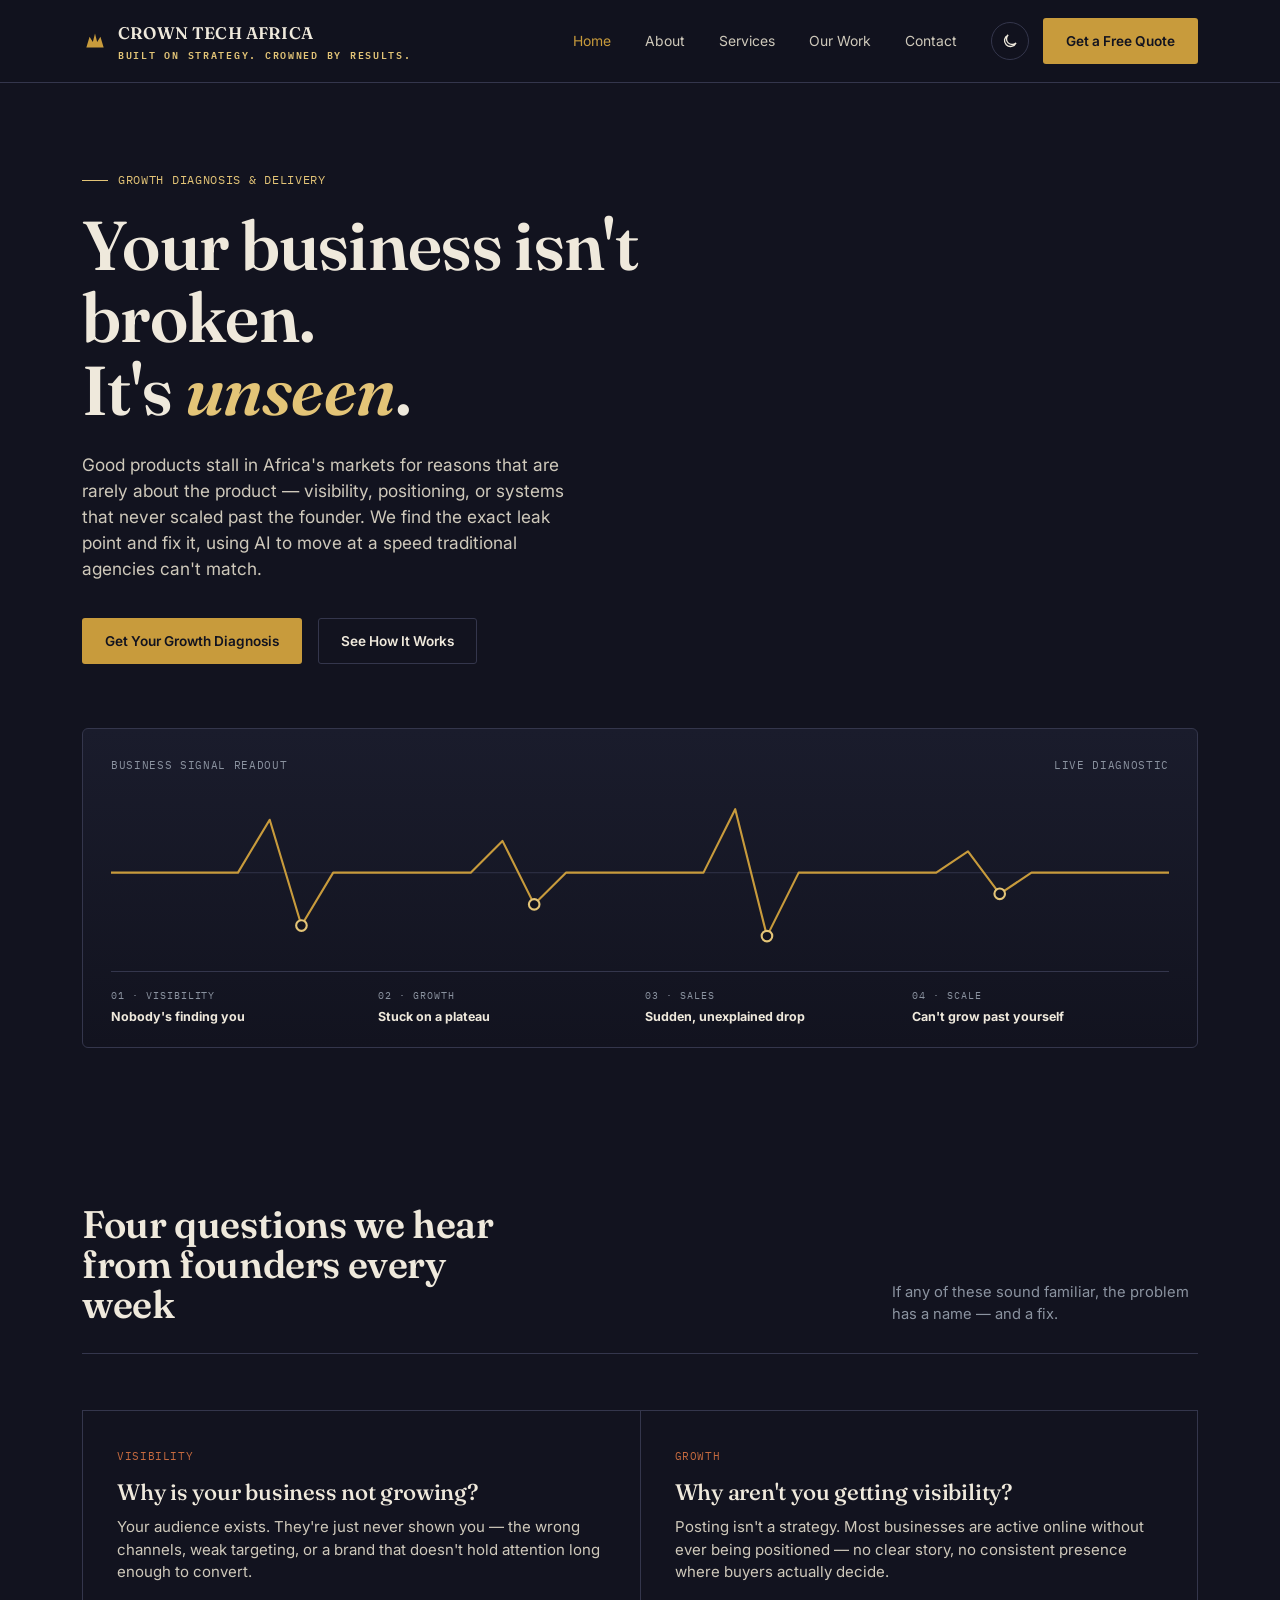
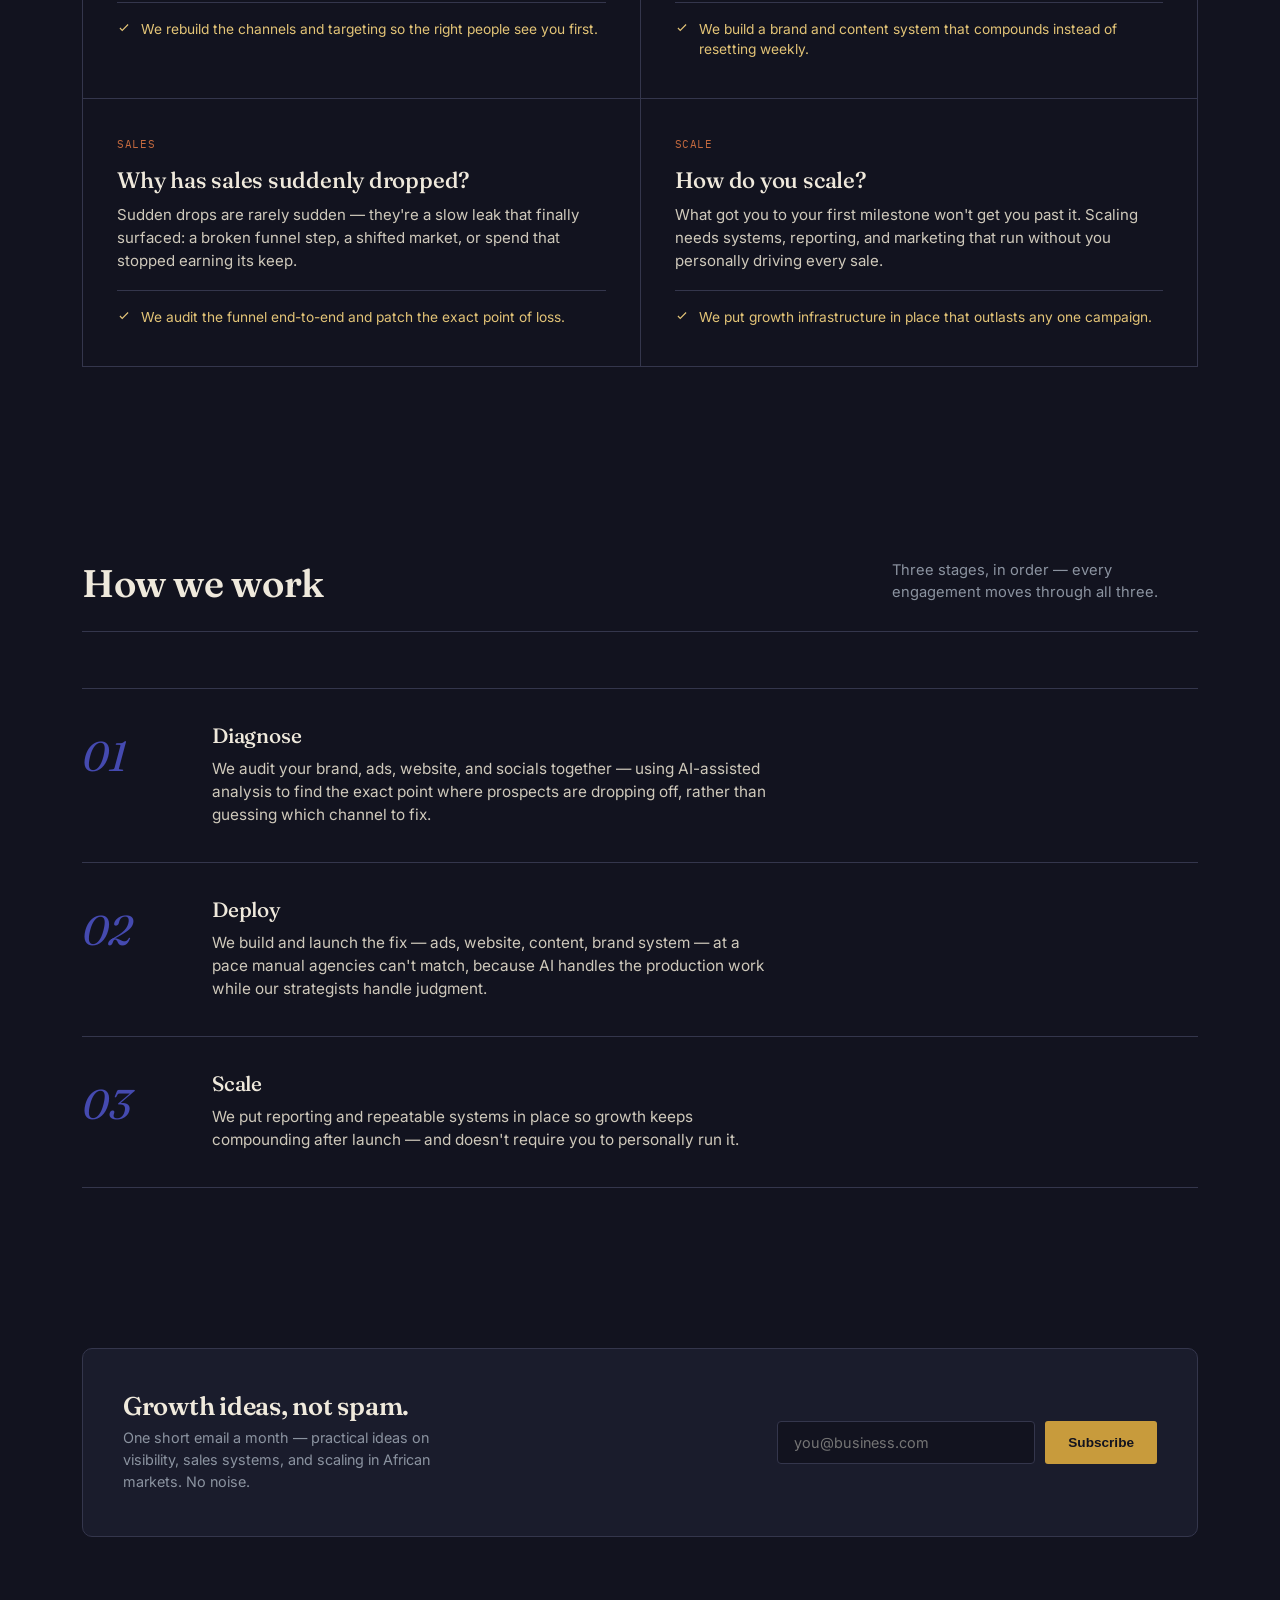
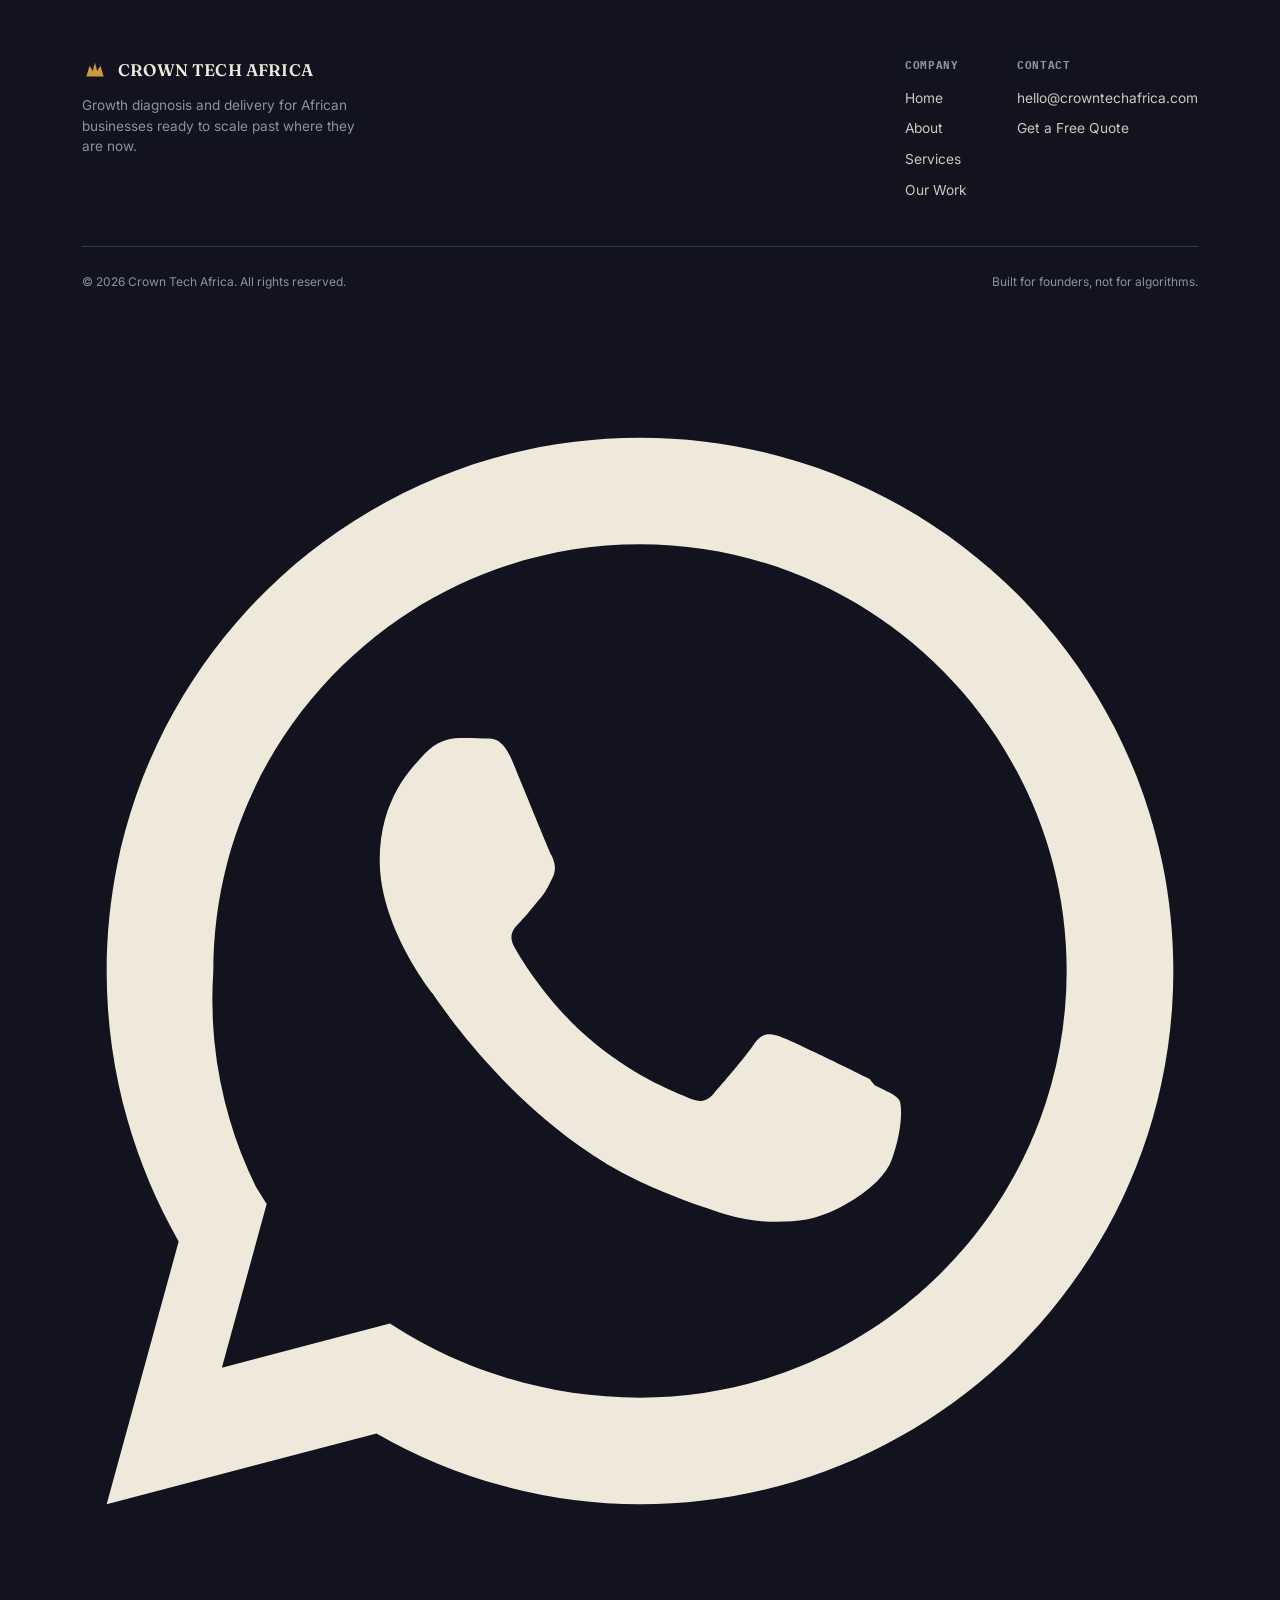
==== commit 434fd933: "Add files via upload" ====
--- a/index.html
+++ b/index.html
@@ -19,18 +19,20 @@
           <span>CROWN TECH AFRICA<span class="sub">Built on Strategy. Crowned by Results.</span></span>
         </div>
       </a>
-      <div class="nav-links">
+      <div class="nav-menu">
+        <div class="nav-links">
         <a href="index.html" class="active">Home</a>
         <a href="about.html">About</a>
         <a href="services.html">Services</a>
         <a href="works.html">Our Work</a>
         <a href="contact.html">Contact</a>
       </div>
-      <div class="nav-cta">
+        <div class="nav-cta">
         <button class="theme-toggle" id="themeToggle" aria-label="Toggle light and dark mode">
           <svg id="themeIcon" viewBox="0 0 24 24" fill="none" stroke="currentColor" stroke-width="1.8" stroke-linecap="round"><path d="M20 14.5A8 8 0 1 1 9.5 4a6.5 6.5 0 0 0 10.5 10.5z"/></svg>
         </button>
         <a href="contact.html" class="btn btn-gold">Get a Free Quote</a>
+      </div>
       </div>
       <button class="burger" aria-label="Menu"><span></span><span></span><span></span></button>
     </nav>
--- a/styles.css
+++ b/styles.css
@@ -73,6 +73,10 @@
   nav{
     display:flex; align-items:center; justify-content:space-between;
     padding:18px 0;
+    position:relative;
+  }
+  .nav-menu{
+    display:flex; align-items:center; gap:34px;
   }
   .brand{
     display:flex; align-items:center; gap:10px;
@@ -581,7 +585,36 @@
 
   /* ---------- RESPONSIVE ---------- */
   @media (max-width: 860px){
-    .nav-links, .nav-cta{display:none;}
+  @media (max-width: 860px){
+    .nav-menu{
+      display:none;
+      position:absolute;
+      top:100%;
+      left:0;
+      right:0;
+      flex-direction:column;
+      align-items:stretch;
+      gap:0;
+      background:var(--ink);
+      border-bottom:1px solid var(--line);
+      padding:8px 32px 20px;
+      box-shadow:0 12px 24px rgba(0,0,0,0.25);
+    }
+    .nav-menu.open{display:flex;}
+    .nav-links{
+      flex-direction:column;
+      align-items:stretch;
+      gap:0;
+    }
+    .nav-links a{
+      padding:14px 0;
+      border-bottom:1px solid var(--line);
+    }
+    .nav-cta{
+      padding-top:16px;
+      gap:12px;
+    }
+    .nav-cta .btn{flex:1;}
     .burger{display:block;}
     .diag-grid{grid-template-columns:1fr;}
     .pillar-grid{grid-template-columns:1fr;}
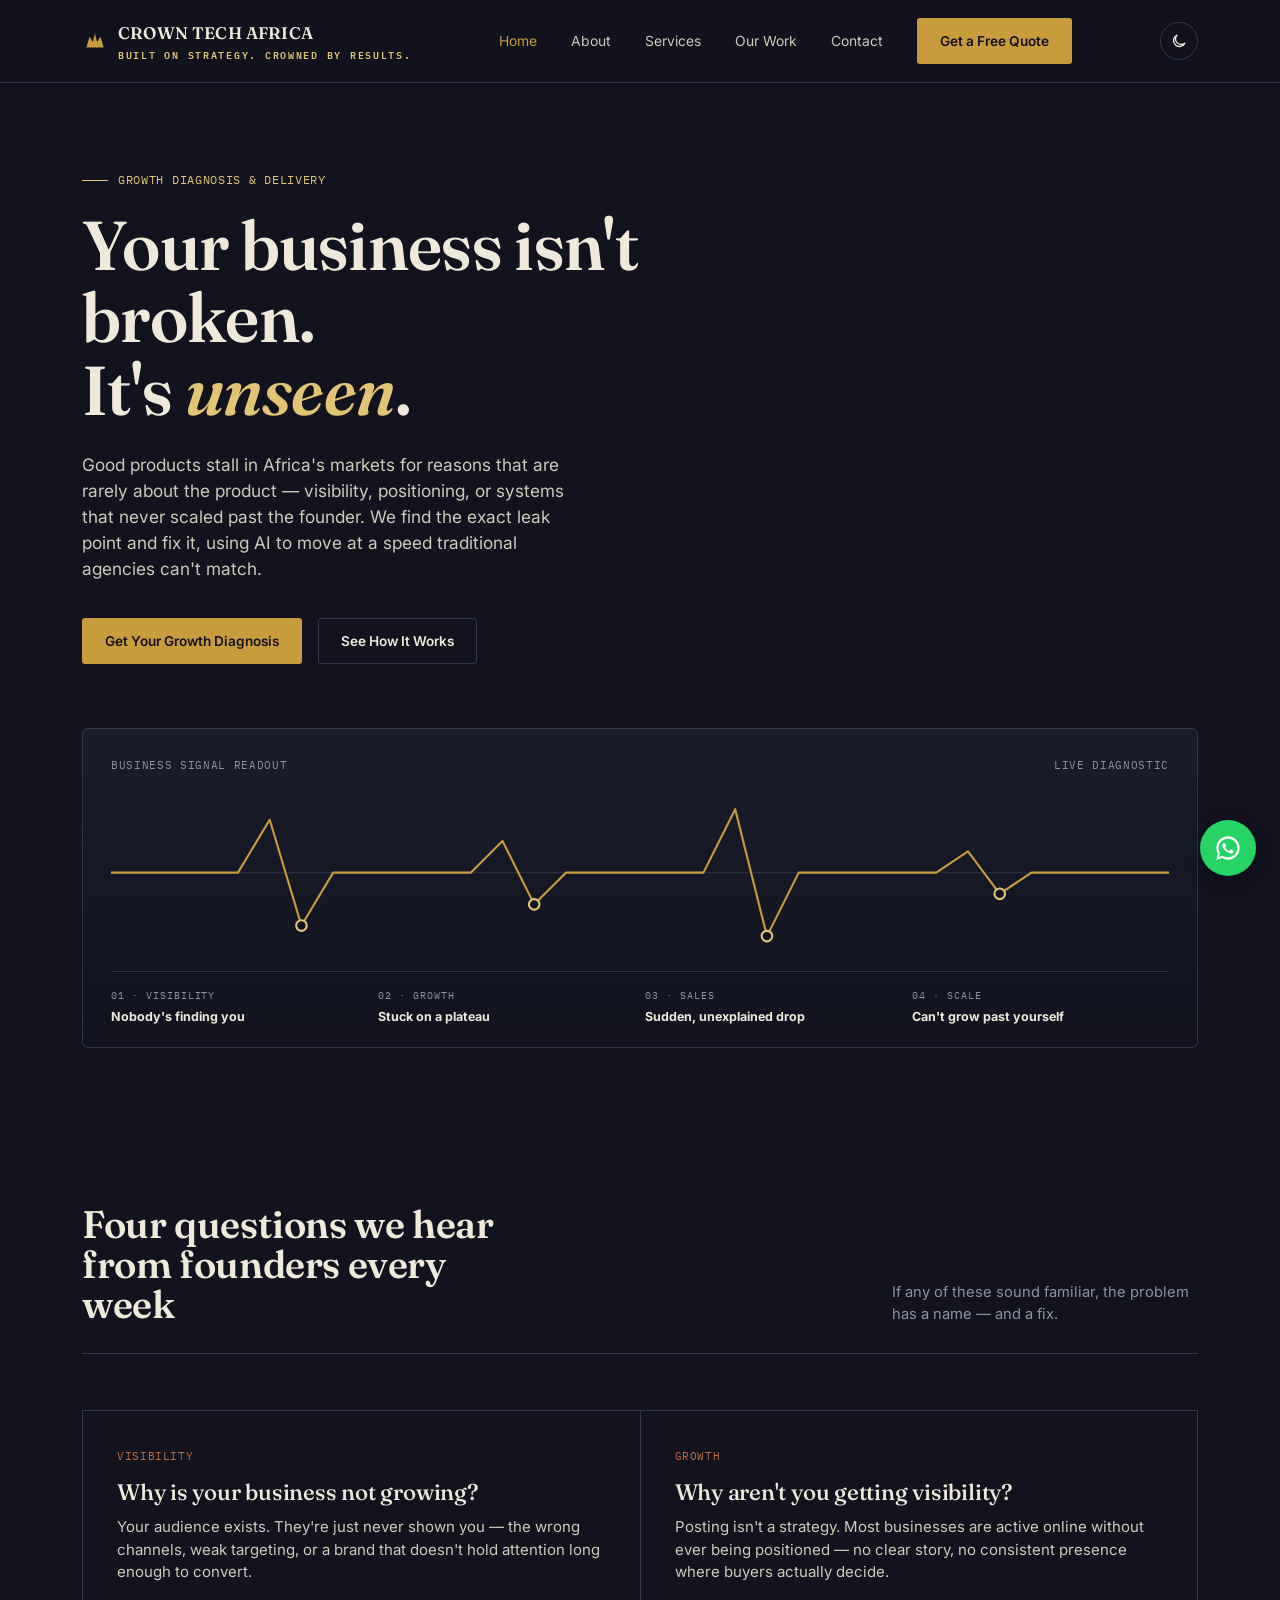
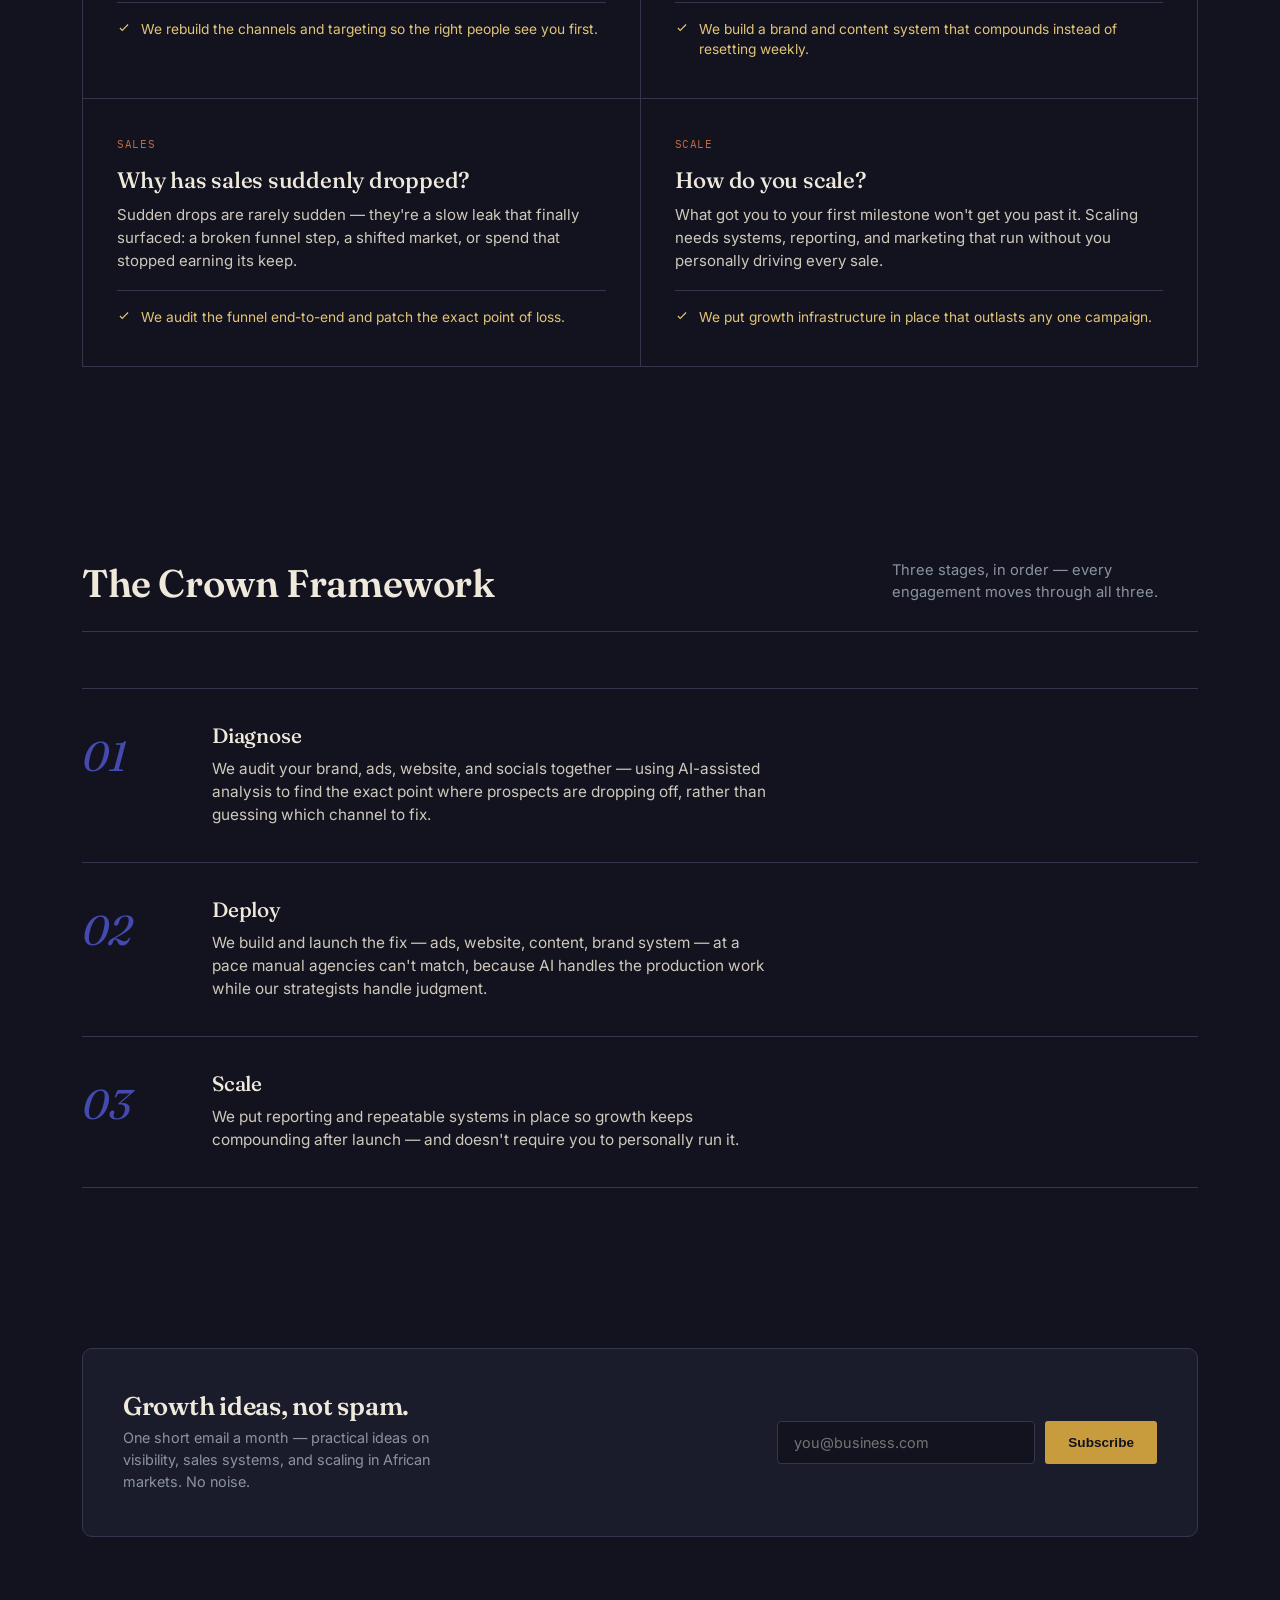
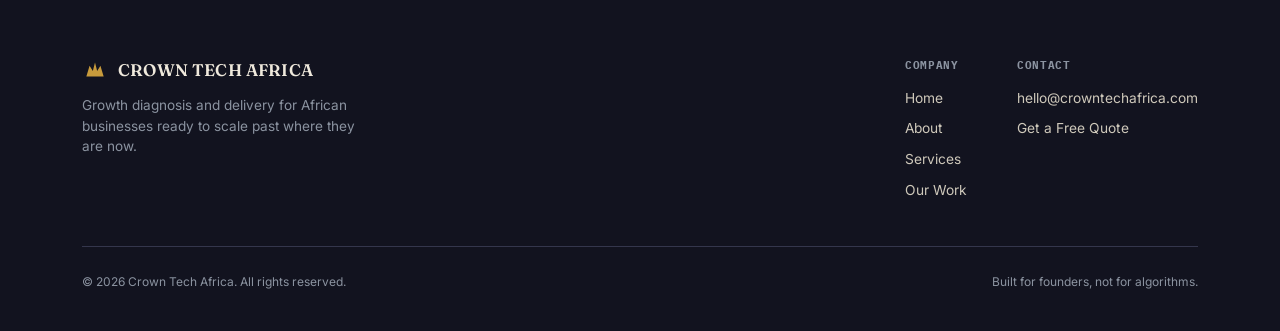
==== commit 286f6e7d: "Add files via upload" ====
--- a/index.html
+++ b/index.html
@@ -28,13 +28,15 @@
         <a href="contact.html">Contact</a>
       </div>
         <div class="nav-cta">
+<a href="contact.html" class="btn btn-gold">Get a Free Quote</a>
+      </div>
+      </div>
+      <div class="nav-controls">
         <button class="theme-toggle" id="themeToggle" aria-label="Toggle light and dark mode">
           <svg id="themeIcon" viewBox="0 0 24 24" fill="none" stroke="currentColor" stroke-width="1.8" stroke-linecap="round"><path d="M20 14.5A8 8 0 1 1 9.5 4a6.5 6.5 0 0 0 10.5 10.5z"/></svg>
         </button>
-        <a href="contact.html" class="btn btn-gold">Get a Free Quote</a>
-      </div>
-      </div>
-      <button class="burger" aria-label="Menu"><span></span><span></span><span></span></button>
+        <button class="burger" aria-label="Menu"><span></span><span></span><span></span></button>
+      </div>
     </nav>
   </div>
 </header>
@@ -124,7 +126,7 @@
 <section id="approach">
   <div class="wrap">
     <div class="section-head">
-      <h2>How we work</h2>
+      <h2>The Crown Framework</h2>
       <p>Three stages, in order — every engagement moves through all three.</p>
     </div>
     <div class="approach-list">
--- a/styles.css
+++ b/styles.css
@@ -584,7 +584,6 @@
   .footer-bottom{display:flex; justify-content:space-between; font-size:0.75rem; color:var(--sage); flex-wrap:wrap; gap:10px;}
 
   /* ---------- RESPONSIVE ---------- */
-  @media (max-width: 860px){
   @media (max-width: 860px){
     .nav-menu{
       display:none;
@@ -625,6 +624,7 @@
     .pulse-labels{grid-template-columns:repeat(2,1fr); row-gap:14px;}
     .approach-item{grid-template-columns:1fr; gap:8px;}
   }
+
   @media (max-width: 560px){
     .wrap{padding:0 20px;}
     .services-grid{grid-template-columns:1fr;}
@@ -635,6 +635,8 @@
     .field-row{grid-template-columns:1fr;}
     section{padding:64px 0;}
     .hero{padding-top:48px;}
+    .whatsapp-float{width:50px; height:50px; bottom:18px; right:18px;}
+    .whatsapp-float svg{width:25px; height:25px;}
   }
 
   :focus-visible{outline:2px solid var(--gold-soft); outline-offset:2px;}
@@ -655,8 +657,4 @@
     transition:transform .2s ease;
   }
   .whatsapp-float:hover{transform:scale(1.08);}
-  .whatsapp-float svg{width:28px; height:28px; color:#fff;}
-  @media (max-width:560px){
-    .whatsapp-float{width:50px; height:50px; bottom:18px; right:18px;}
-    .whatsapp-float svg{width:25px; height:25px;}
-  }+  .whatsapp-float svg{width:28px; height:28px; color:#fff;}
